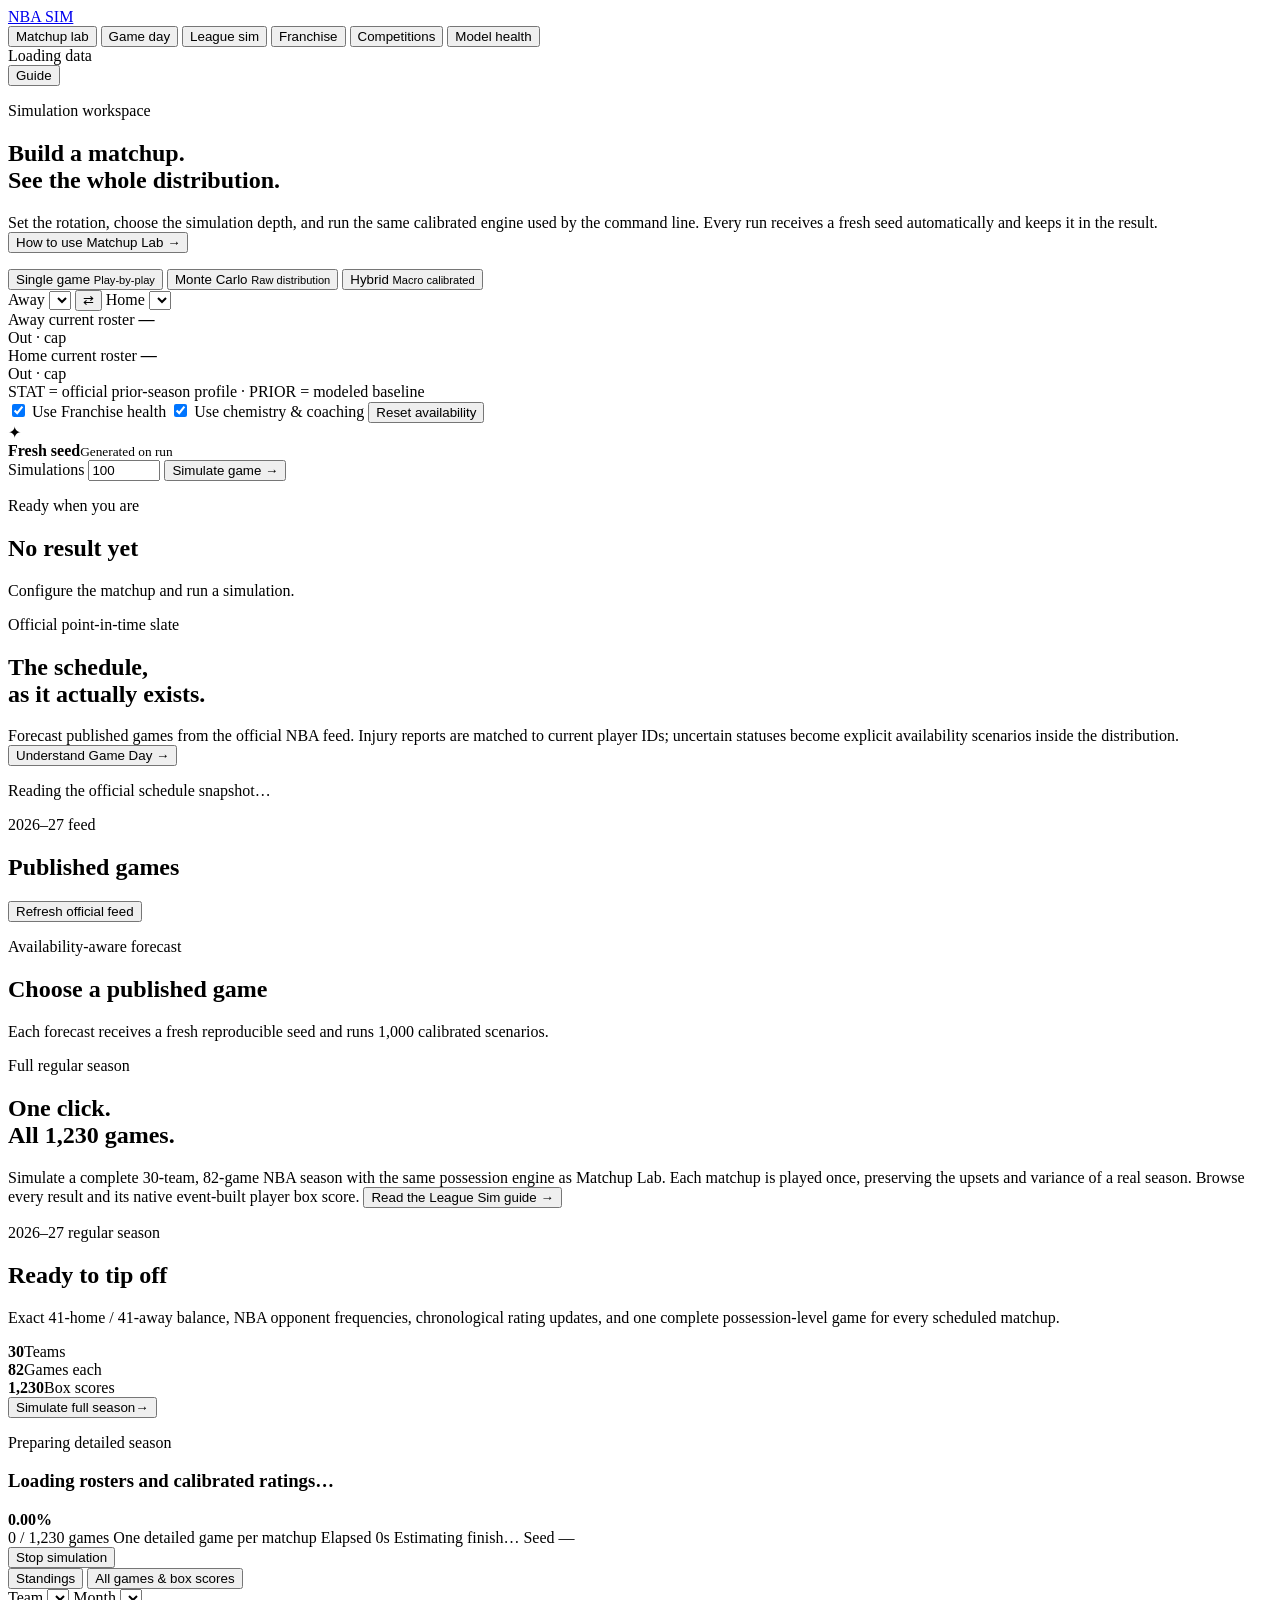
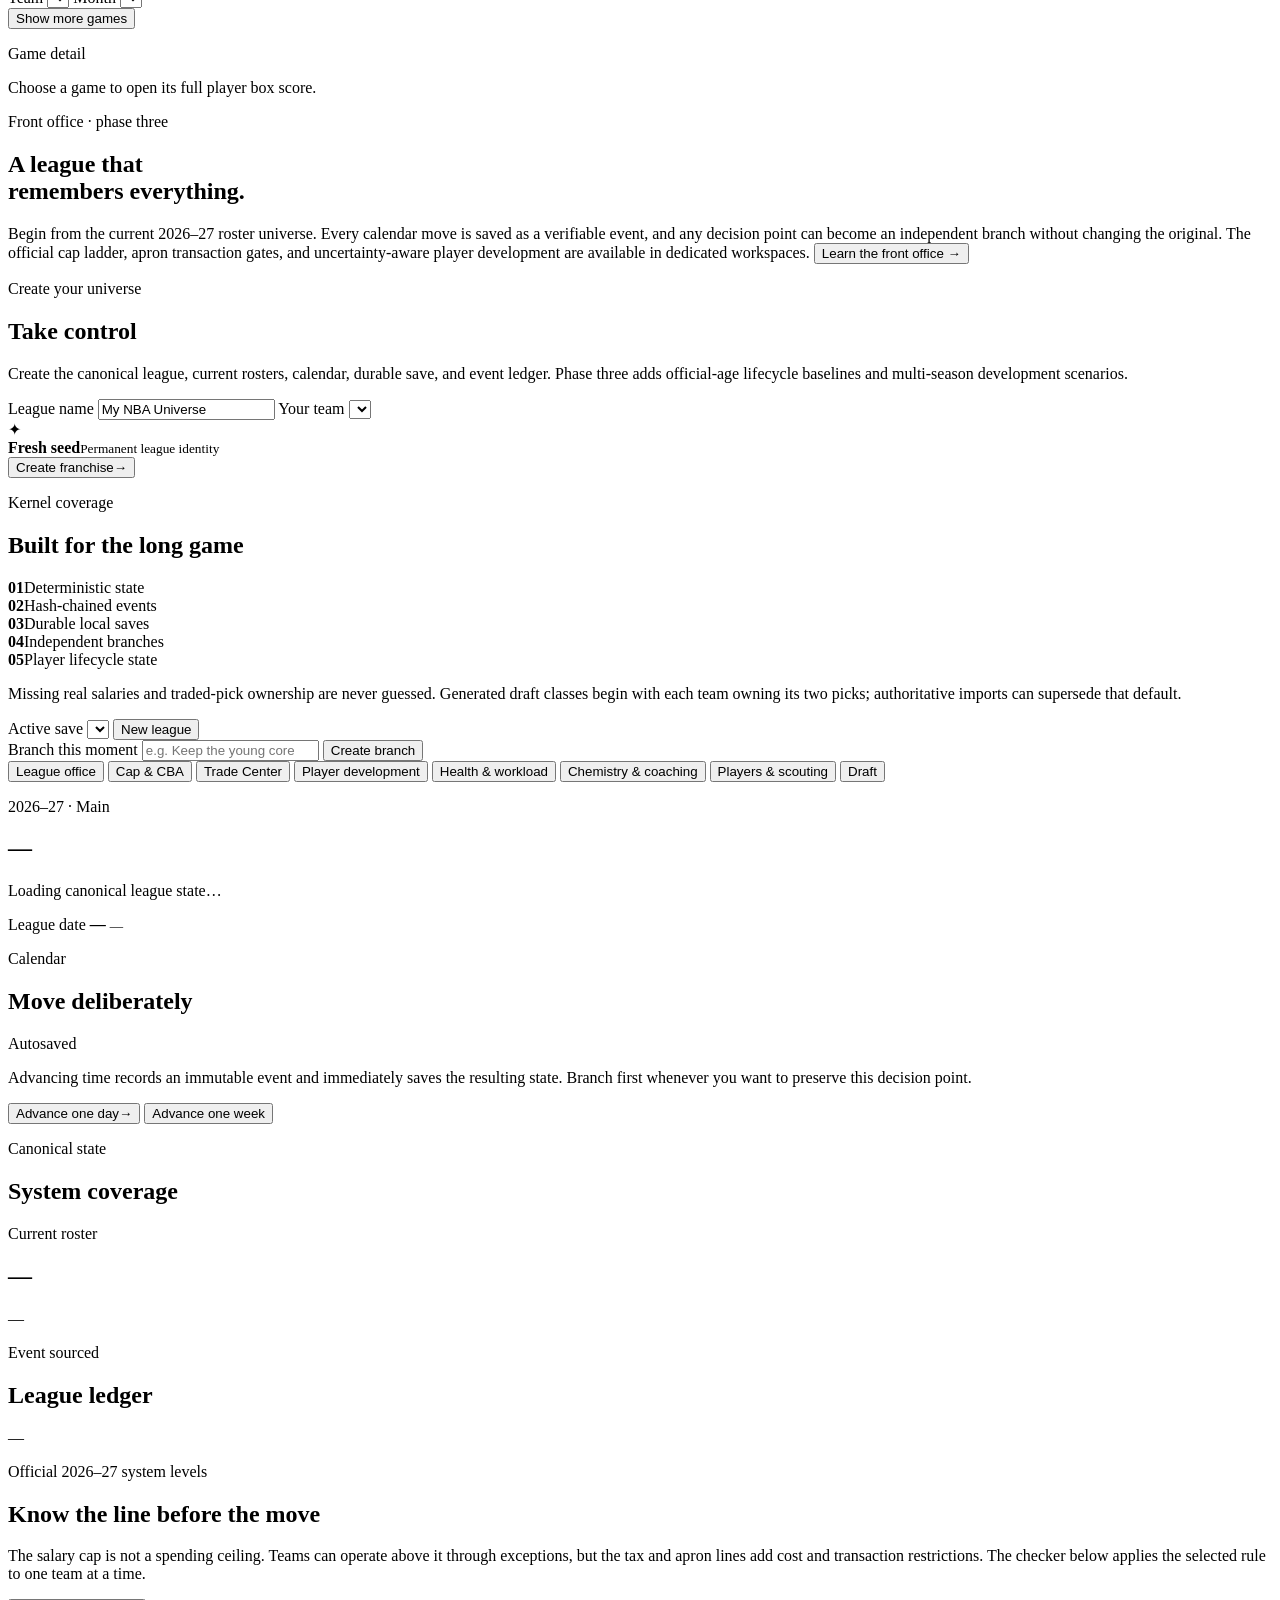
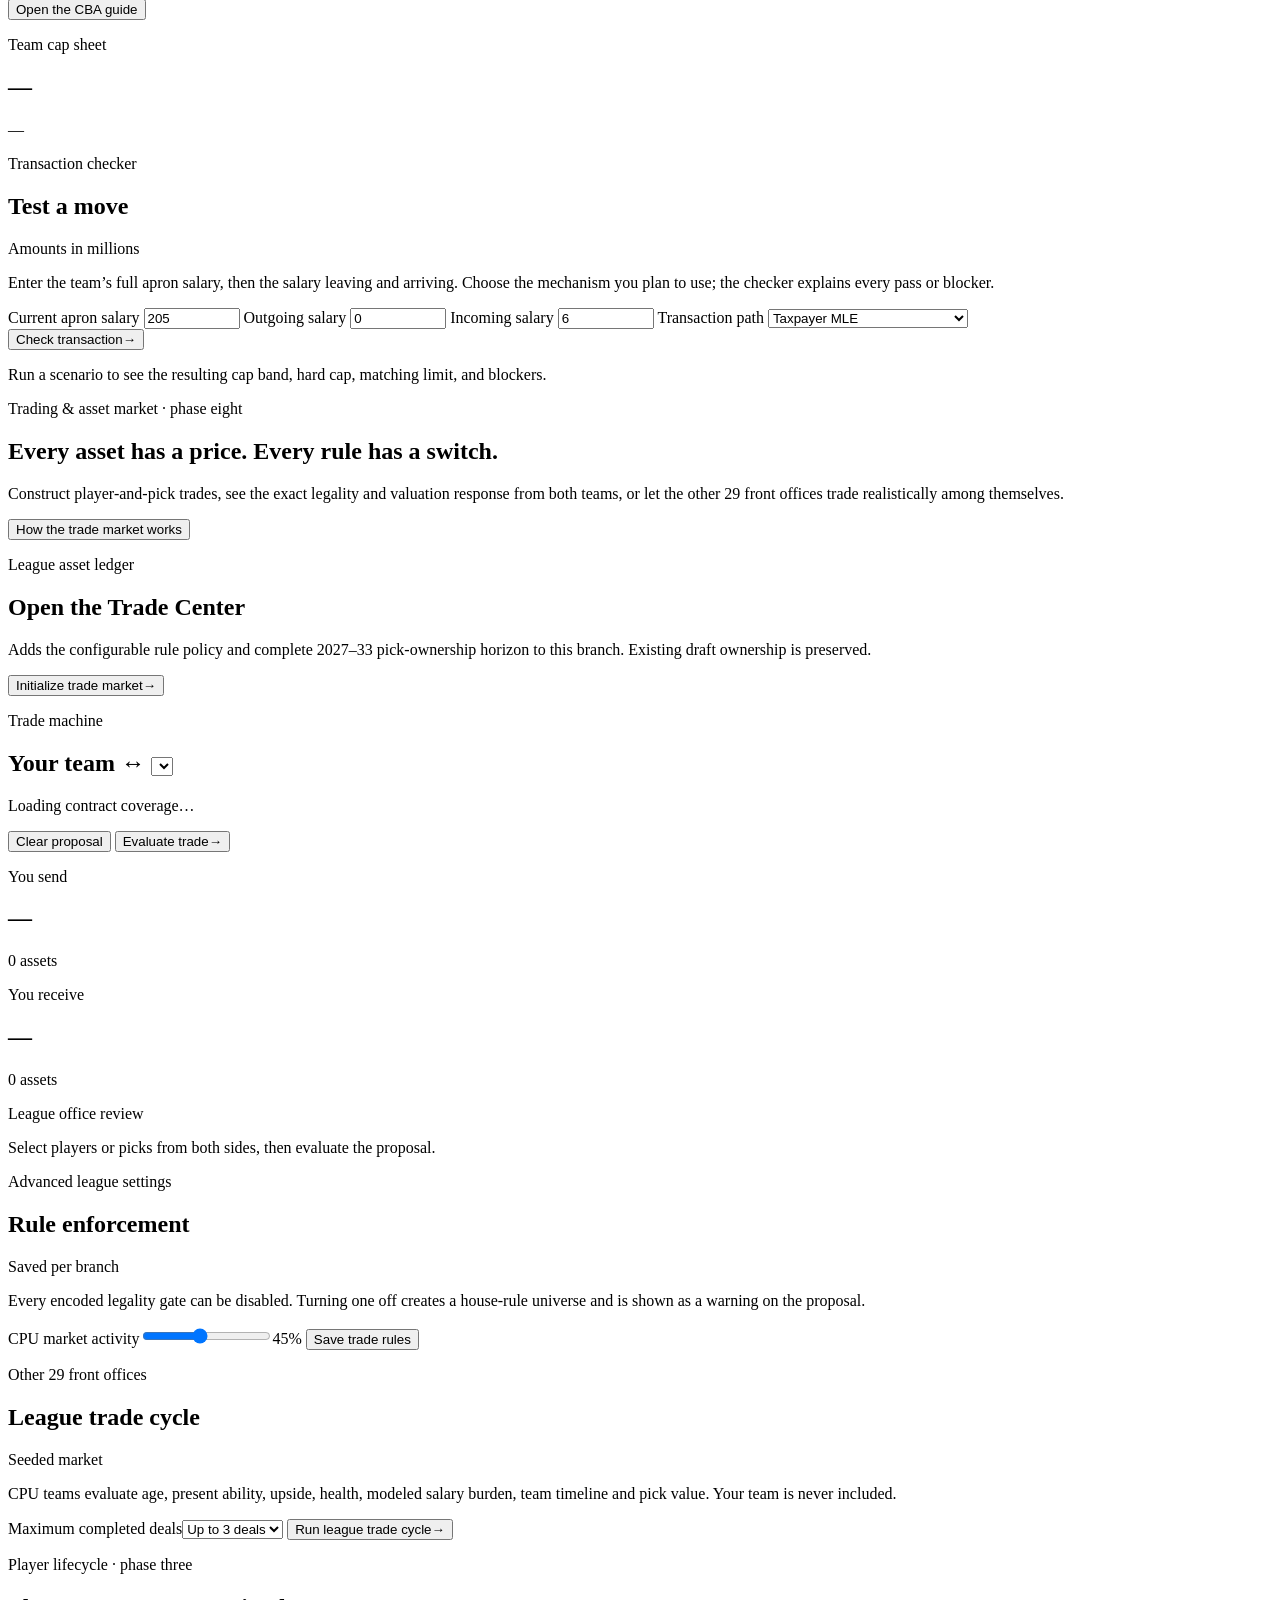
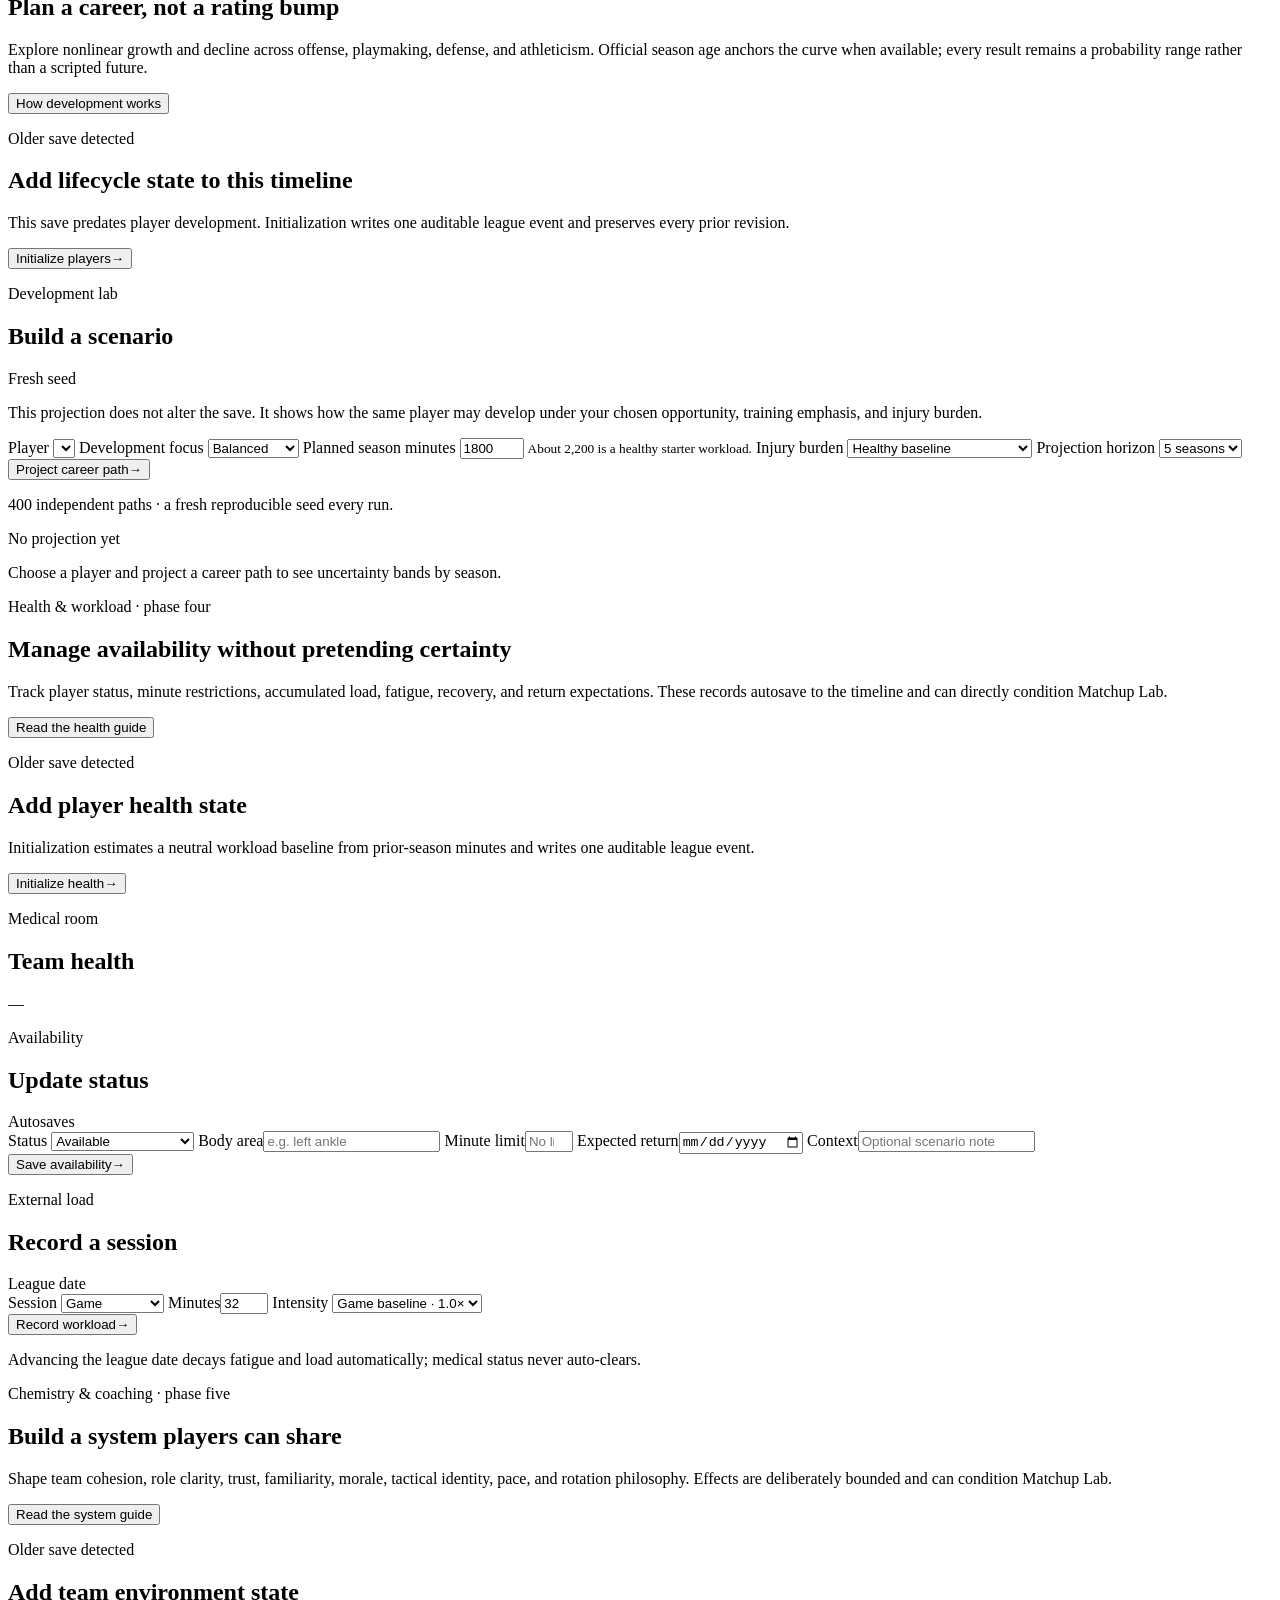
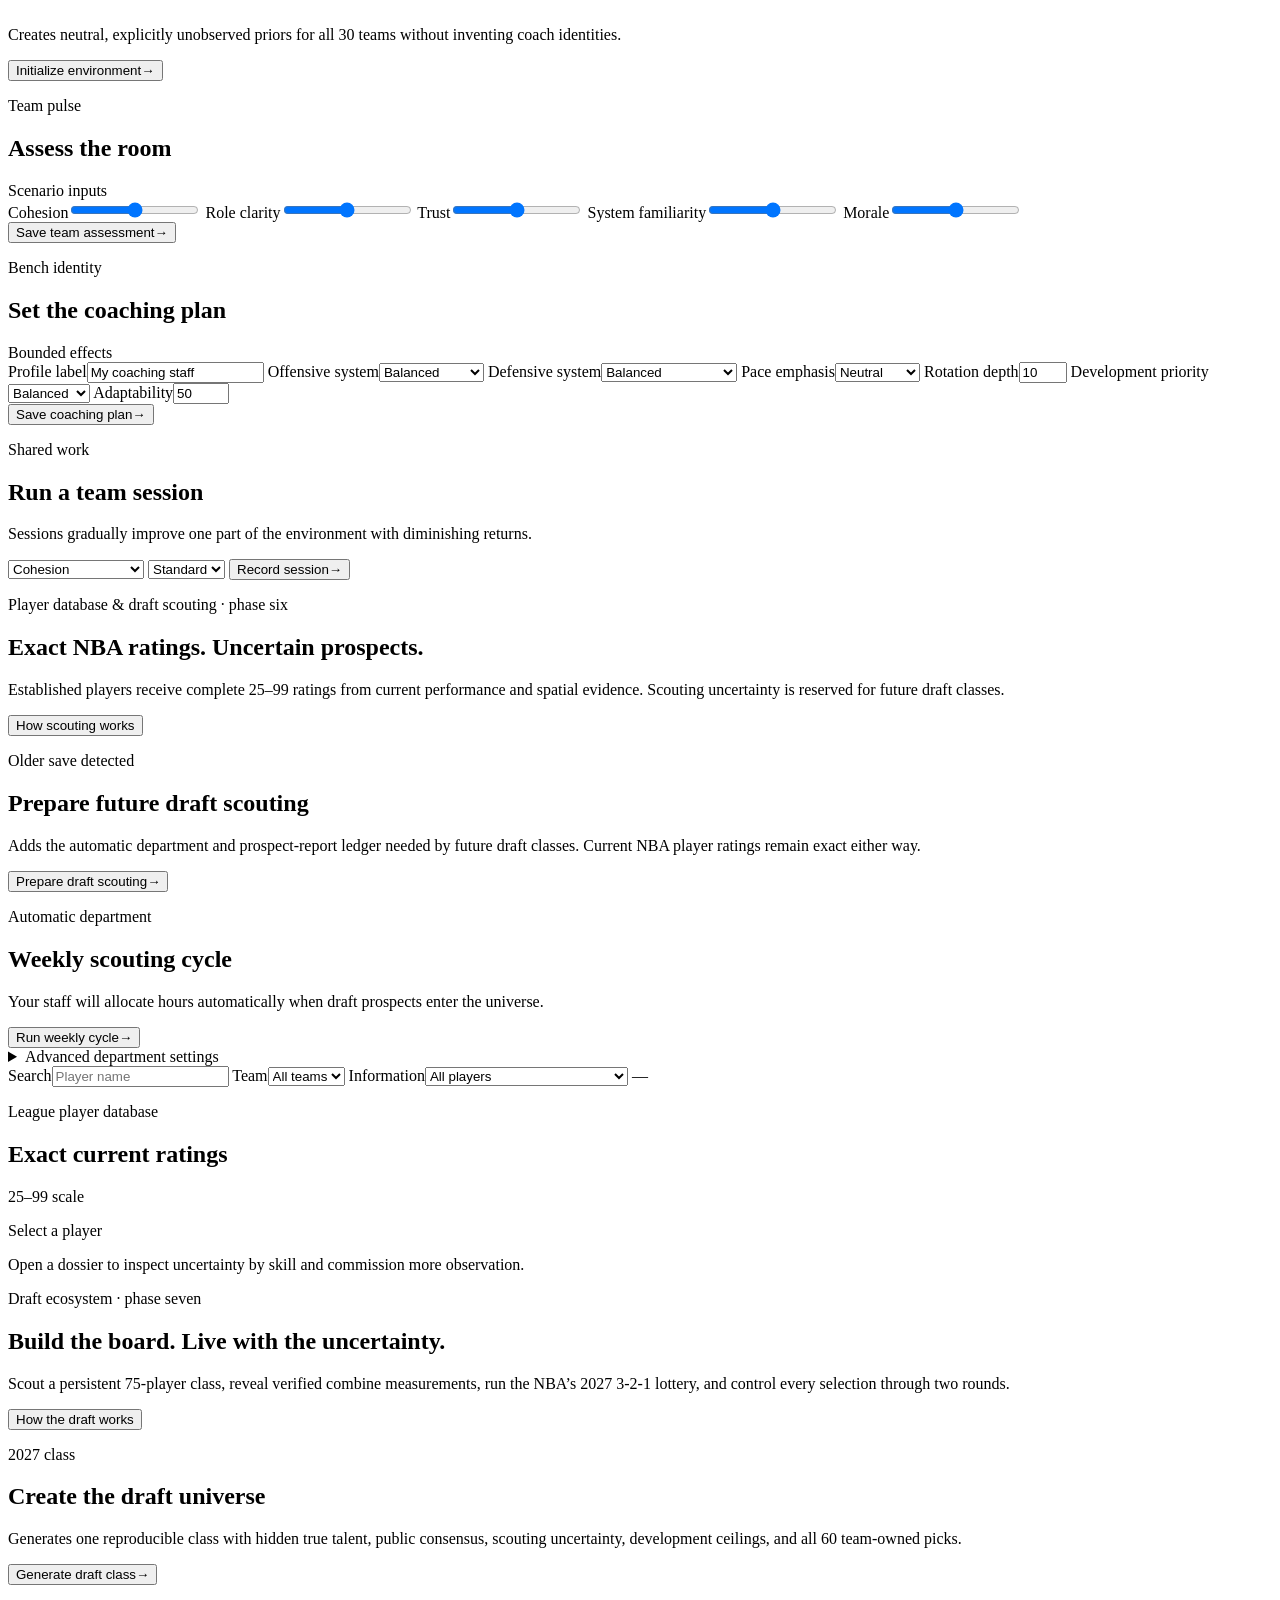
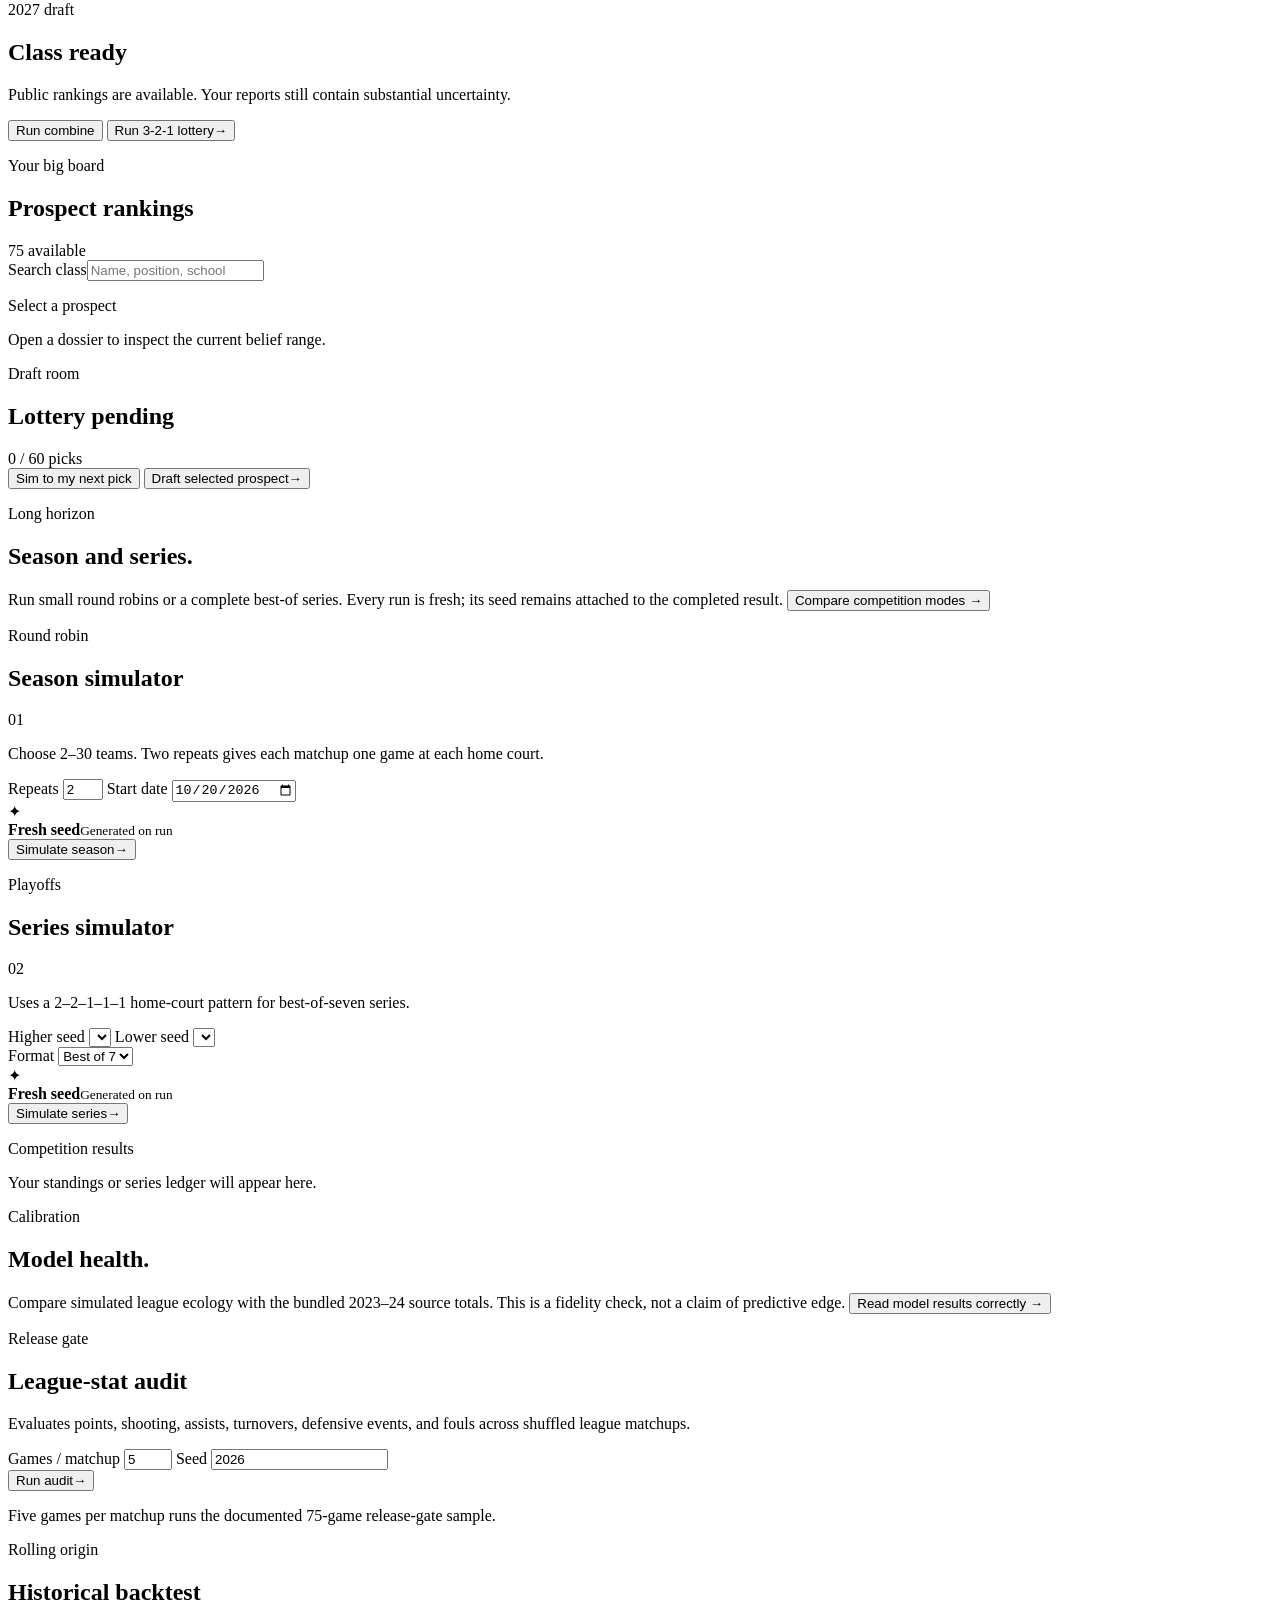
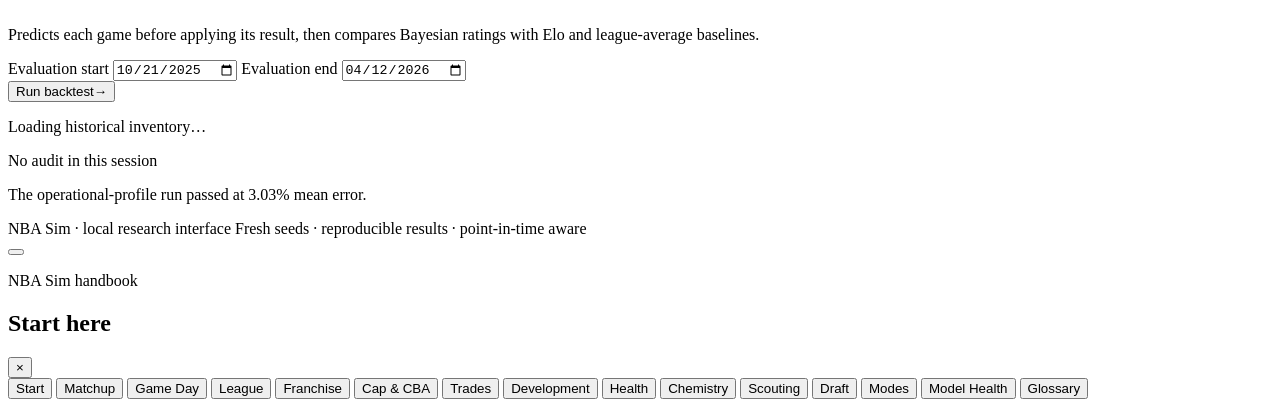
==== src/nba_sim/web_assets/index.html @ 7c1e25fb "Publish reproducible NBA simulation engine" ====
<!doctype html>
<html lang="en">
  <head>
    <meta charset="utf-8" />
    <meta name="viewport" content="width=device-width, initial-scale=1" />
    <meta
      name="description"
      content="A local interface for the NBA Sim research engine."
    />
    <title>NBA Sim — Local Lab</title>
    <link rel="stylesheet" href="/styles.css" />
  </head>
  <body>
    <div class="page-shell">
      <header class="topbar">
        <a class="brand" href="/" aria-label="NBA Sim home">
          <span class="brand-mark" aria-hidden="true"></span>
          <span>NBA SIM</span>
        </a>
        <nav class="primary-nav" aria-label="Dashboard sections">
          <button class="nav-item active" data-view="matchup">Matchup lab</button>
          <button class="nav-item" data-view="gameday">Game day</button>
          <button class="nav-item" data-view="league">League sim</button>
          <button class="nav-item" data-view="franchise">Franchise</button>
          <button class="nav-item" data-view="competition">Competitions</button>
          <button class="nav-item" data-view="health">Model health</button>
        </nav>
        <div class="topbar-actions">
          <div class="data-badge">
            <span class="status-dot" aria-hidden="true"></span>
            <span id="data-season">Loading data</span>
          </div>
          <button class="guide-button" type="button" data-guide-topic="start">
            Guide
          </button>
        </div>
      </header>

      <main>
        <section class="view active" id="view-matchup">
          <div class="section-intro">
            <div>
              <p class="eyebrow">Simulation workspace</p>
              <h1>Build a matchup.<br />See the whole distribution.</h1>
            </div>
            <p class="intro-copy">
              Set the rotation, choose the simulation depth, and run the same
              calibrated engine used by the command line. Every run receives a
              fresh seed automatically and keeps it in the result.
              <button class="guide-link" type="button" data-guide-topic="matchup">
                How to use Matchup Lab →
              </button>
            </p>
          </div>

          <div class="workspace-grid">
            <form class="control-panel" id="matchup-form">
              <div class="mode-switch" aria-label="Simulation mode">
                <button type="button" class="mode-option active" data-mode="single">
                  <span>Single game</span>
                  <small>Play-by-play</small>
                </button>
                <button type="button" class="mode-option" data-mode="monte_carlo">
                  <span>Monte Carlo</span>
                  <small>Raw distribution</small>
                </button>
                <button type="button" class="mode-option" data-mode="hybrid">
                  <span>Hybrid</span>
                  <small>Macro calibrated</small>
                </button>
              </div>

              <div class="matchup-picker">
                <label>
                  <span>Away</span>
                  <select id="away-team" name="away" aria-label="Away team"></select>
                </label>
                <button class="swap-button" id="swap-teams" type="button" aria-label="Swap teams">
                  ⇄
                </button>
                <label>
                  <span>Home</span>
                  <select id="home-team" name="home" aria-label="Home team"></select>
                </label>
              </div>

              <div class="rotation-grid">
                <section class="rotation-card">
                  <div class="rotation-heading">
                    <div>
                      <span class="team-kicker">Away current roster</span>
                      <strong id="away-roster-title">—</strong>
                    </div>
                    <span>Out · cap</span>
                  </div>
                  <div id="away-roster" class="roster-list"></div>
                </section>
                <section class="rotation-card">
                  <div class="rotation-heading">
                    <div>
                      <span class="team-kicker">Home current roster</span>
                      <strong id="home-roster-title">—</strong>
                    </div>
                    <span>Out · cap</span>
                  </div>
                  <div id="home-roster" class="roster-list"></div>
                </section>
              </div>

              <div class="rotation-actions">
                <span>STAT = official prior-season profile · PRIOR = modeled baseline</span>
                <div>
                  <label class="health-link-toggle" title="Apply saved Franchise health restrictions to both teams">
                    <input id="matchup-use-health" type="checkbox" checked />
                    <span>Use Franchise health</span>
                  </label>
                  <label class="health-link-toggle" title="Apply the saved coaching plan and chemistry context">
                    <input id="matchup-use-environment" type="checkbox" checked />
                    <span>Use chemistry &amp; coaching</span>
                  </label>
                  <button id="reset-availability" type="button">Reset availability</button>
                </div>
              </div>

              <div class="run-settings">
                <div class="seed-policy" title="A new reproducible seed is generated when you run">
                  <span class="seed-spark" aria-hidden="true">✦</span>
                  <div><strong>Fresh seed</strong><small>Generated on run</small></div>
                </div>
                <label id="trials-field" class="hidden">
                  <span>Simulations</span>
                  <input id="matchup-trials" type="number" min="25" max="10000" value="100" />
                </label>
                <button class="run-button" type="submit">
                  <span id="run-label">Simulate game</span>
                  <span aria-hidden="true">→</span>
                </button>
              </div>
            </form>

            <section class="result-panel" id="matchup-result" aria-live="polite">
              <div class="empty-state">
                <div class="court-mark" aria-hidden="true">
                  <span></span>
                </div>
                <p class="eyebrow">Ready when you are</p>
                <h2>No result yet</h2>
                <p>Configure the matchup and run a simulation.</p>
              </div>
            </section>
          </div>
        </section>

        <section class="view" id="view-gameday">
          <div class="section-intro compact">
            <div>
              <p class="eyebrow">Official point-in-time slate</p>
              <h1>The schedule,<br />as it actually exists.</h1>
            </div>
            <p class="intro-copy">
              Forecast published games from the official NBA feed. Injury
              reports are matched to current player IDs; uncertain statuses
              become explicit availability scenarios inside the distribution.
              <button class="guide-link" type="button" data-guide-topic="gameday">
                Understand Game Day →
              </button>
            </p>
          </div>

          <section class="slate-summary" id="slate-summary" aria-live="polite">
            <div class="loading-block">Reading the official schedule snapshot…</div>
          </section>

          <div class="slate-workspace">
            <section class="slate-panel">
              <div class="slate-panel-heading">
                <div>
                  <p class="eyebrow">2026–27 feed</p>
                  <h2>Published games</h2>
                </div>
                <button class="quiet-button" id="refresh-schedule" type="button">
                  Refresh official feed
                </button>
              </div>
              <div class="schedule-feed" id="schedule-feed"></div>
            </section>

            <section class="result-panel game-day-result" id="game-day-result" aria-live="polite">
              <div class="empty-state">
                <div class="court-mark" aria-hidden="true"><span></span></div>
                <p class="eyebrow">Availability-aware forecast</p>
                <h2>Choose a published game</h2>
                <p>Each forecast receives a fresh reproducible seed and runs 1,000 calibrated scenarios.</p>
              </div>
            </section>
          </div>
        </section>

        <section class="view" id="view-league">
          <div class="section-intro compact">
            <div>
              <p class="eyebrow">Full regular season</p>
              <h1>One click.<br />All 1,230 games.</h1>
            </div>
            <p class="intro-copy">
              Simulate a complete 30-team, 82-game NBA season with the same
              possession engine as Matchup Lab. Each matchup is played once,
              preserving the upsets and variance of a real season. Browse every
              result and its native event-built player box score.
              <button class="guide-link" type="button" data-guide-topic="league">
                Read the League Sim guide →
              </button>
            </p>
          </div>

          <section class="league-launch" id="league-launch">
            <div class="league-launch-copy">
              <p class="eyebrow">2026–27 regular season</p>
              <h2 id="league-launch-title">Ready to tip off</h2>
              <p>
                Exact 41-home / 41-away balance, NBA opponent frequencies,
                chronological rating updates, and one complete possession-level
                game for every scheduled matchup.
              </p>
            </div>
            <div class="league-launch-metrics">
              <div><strong>30</strong><span>Teams</span></div>
              <div><strong>82</strong><span>Games each</span></div>
              <div><strong>1,230</strong><span>Box scores</span></div>
            </div>
            <button class="run-button league-run-button" id="run-league" type="button">
              <span>Simulate full season</span><span aria-hidden="true">→</span>
            </button>
            <section class="league-progress hidden" id="league-progress" aria-live="polite">
              <div class="league-progress-heading">
                <div>
                  <p class="eyebrow" id="league-progress-kicker">Preparing detailed season</p>
                  <h3 id="league-progress-matchup">Loading rosters and calibrated ratings…</h3>
                </div>
                <strong id="league-progress-percent">0.00%</strong>
              </div>
              <div
                class="league-progress-track"
                id="league-progress-track"
                role="progressbar"
                aria-label="Detailed league simulation progress"
                aria-valuemin="0"
                aria-valuemax="100"
                aria-valuenow="0"
              >
                <span id="league-progress-fill"></span>
              </div>
              <div class="league-progress-meta">
                <span id="league-progress-count">0 / 1,230 games</span>
                <span id="league-progress-trial">One detailed game per matchup</span>
                <span id="league-progress-elapsed">Elapsed 0s</span>
                <span id="league-progress-eta">Estimating finish…</span>
                <span id="league-progress-seed">Seed —</span>
              </div>
              <button class="league-cancel-button" id="cancel-league" type="button">
                Stop simulation
              </button>
            </section>
          </section>

          <section class="league-results hidden" id="league-results" aria-live="polite">
            <div class="league-season-bar" id="league-season-bar"></div>
            <div class="league-section-tabs" role="tablist" aria-label="League result sections">
              <button class="league-section-tab active" data-league-tab="standings" type="button">Standings</button>
              <button class="league-section-tab" data-league-tab="schedule" type="button">All games & box scores</button>
            </div>

            <div class="league-panel active" id="league-panel-standings">
              <div class="conference-grid" id="league-standings"></div>
            </div>

            <div class="league-panel" id="league-panel-schedule">
              <div class="league-schedule-toolbar">
                <label>
                  <span>Team</span>
                  <select id="league-team-filter"></select>
                </label>
                <label>
                  <span>Month</span>
                  <select id="league-month-filter"></select>
                </label>
                <div class="league-game-count" id="league-game-count"></div>
              </div>
              <div class="league-browser">
                <section class="league-game-list-wrap">
                  <div class="league-game-list" id="league-game-list"></div>
                  <button class="quiet-button league-more hidden" id="league-more" type="button">Show more games</button>
                </section>
                <section class="league-boxscore" id="league-boxscore">
                  <div class="empty-state inline">
                    <p class="eyebrow">Game detail</p>
                    <p>Choose a game to open its full player box score.</p>
                  </div>
                </section>
              </div>
            </div>
          </section>
        </section>

        <section class="view" id="view-franchise">
          <div class="section-intro compact">
            <div>
              <p class="eyebrow">Front office · phase three</p>
              <h1>A league that<br />remembers everything.</h1>
            </div>
            <p class="intro-copy">
              Begin from the current 2026–27 roster universe. Every calendar
              move is saved as a verifiable event, and any decision point can
              become an independent branch without changing the original. The
              official cap ladder, apron transaction gates, and uncertainty-aware
              player development are available in dedicated workspaces.
              <button class="guide-link" type="button" data-guide-topic="franchise">
                Learn the front office →
              </button>
            </p>
          </div>

          <section class="franchise-onboarding" id="franchise-onboarding">
            <form class="franchise-create-card" id="franchise-create-form">
              <div>
                <p class="eyebrow">Create your universe</p>
                <h2>Take control</h2>
                <p>
                  Create the canonical league, current rosters, calendar,
                  durable save, and event ledger. Phase three adds official-age
                  lifecycle baselines and multi-season development scenarios.
                </p>
              </div>
              <div class="franchise-create-fields">
                <label>
                  <span>League name</span>
                  <input id="franchise-name" maxlength="80" value="My NBA Universe" />
                </label>
                <label>
                  <span>Your team</span>
                  <select id="franchise-team"></select>
                </label>
              </div>
              <div class="franchise-create-action">
                <div class="seed-policy compact" title="A new reproducible seed is generated when you create the league">
                  <span class="seed-spark" aria-hidden="true">✦</span>
                  <div><strong>Fresh seed</strong><small>Permanent league identity</small></div>
                </div>
                <button class="run-button" type="submit">
                  <span>Create franchise</span><span aria-hidden="true">→</span>
                </button>
              </div>
            </form>

            <aside class="franchise-kernel-card">
              <p class="eyebrow">Kernel coverage</p>
              <h2>Built for the long game</h2>
              <div class="kernel-principles">
                <div><strong>01</strong><span>Deterministic state</span></div>
                <div><strong>02</strong><span>Hash-chained events</span></div>
                <div><strong>03</strong><span>Durable local saves</span></div>
                <div><strong>04</strong><span>Independent branches</span></div>
                <div><strong>05</strong><span>Player lifecycle state</span></div>
              </div>
              <p class="fine-print">
                Missing real salaries and traded-pick ownership are never
                guessed. Generated draft classes begin with each team owning
                its two picks; authoritative imports can supersede that default.
              </p>
            </aside>
          </section>

          <section class="franchise-workspace hidden" id="franchise-workspace" aria-live="polite">
            <header class="franchise-command-bar">
              <div class="franchise-save-picker">
                <label>
                  <span>Active save</span>
                  <select id="franchise-save-select"></select>
                </label>
                <button class="quiet-button" id="new-franchise" type="button">New league</button>
              </div>
              <form class="franchise-branch-form" id="franchise-branch-form">
                <label>
                  <span>Branch this moment</span>
                  <input id="franchise-branch-name" maxlength="80" placeholder="e.g. Keep the young core" />
                </label>
                <button class="quiet-button" type="submit">Create branch</button>
              </form>
            </header>

            <div class="franchise-workspace-tabs" role="tablist" aria-label="Franchise workspaces">
              <button class="franchise-workspace-tab active" data-franchise-tab="overview" type="button">League office</button>
              <button class="franchise-workspace-tab" data-franchise-tab="cap" type="button">Cap &amp; CBA</button>
              <button class="franchise-workspace-tab" data-franchise-tab="trades" type="button">Trade Center</button>
              <button class="franchise-workspace-tab" data-franchise-tab="development" type="button">Player development</button>
              <button class="franchise-workspace-tab" data-franchise-tab="health" type="button">Health &amp; workload</button>
              <button class="franchise-workspace-tab" data-franchise-tab="chemistry" type="button">Chemistry &amp; coaching</button>
              <button class="franchise-workspace-tab" data-franchise-tab="scouting" type="button">Players &amp; scouting</button>
              <button class="franchise-workspace-tab" data-franchise-tab="draft" type="button">Draft</button>
            </div>

            <section class="franchise-hero franchise-overview-section">
              <div>
                <p class="eyebrow" id="franchise-hero-kicker">2026–27 · Main</p>
                <h2 id="franchise-hero-title">—</h2>
                <p id="franchise-hero-copy">Loading canonical league state…</p>
              </div>
              <div class="franchise-date-block">
                <span>League date</span>
                <strong id="franchise-current-date">—</strong>
                <small id="franchise-phase">—</small>
              </div>
            </section>

            <div class="franchise-metric-grid franchise-overview-section" id="franchise-metrics"></div>

            <div class="franchise-main-grid franchise-overview-section">
              <section class="franchise-panel franchise-calendar-panel">
                <div class="franchise-panel-heading">
                  <div><p class="eyebrow">Calendar</p><h2>Move deliberately</h2></div>
                  <span id="franchise-autosave-state">Autosaved</span>
                </div>
                <p>
                  Advancing time records an immutable event and immediately
                  saves the resulting state. Branch first whenever you want to
                  preserve this decision point.
                </p>
                <div class="franchise-advance-actions">
                  <button class="run-button" data-franchise-days="1" type="button">
                    <span>Advance one day</span><span aria-hidden="true">→</span>
                  </button>
                  <button class="quiet-button" data-franchise-days="7" type="button">
                    Advance one week
                  </button>
                </div>
                <div class="franchise-integrity" id="franchise-integrity"></div>
              </section>

              <section class="franchise-panel franchise-coverage-panel">
                <div class="franchise-panel-heading">
                  <div><p class="eyebrow">Canonical state</p><h2>System coverage</h2></div>
                </div>
                <div class="franchise-coverage-list" id="franchise-coverage"></div>
              </section>
            </div>

            <div class="franchise-detail-grid franchise-overview-section">
              <section class="franchise-panel">
                <div class="franchise-panel-heading">
                  <div><p class="eyebrow">Current roster</p><h2 id="franchise-roster-title">—</h2></div>
                  <span id="franchise-roster-count">—</span>
                </div>
                <div class="franchise-roster-table" id="franchise-roster"></div>
              </section>
              <section class="franchise-panel">
                <div class="franchise-panel-heading">
                  <div><p class="eyebrow">Event sourced</p><h2>League ledger</h2></div>
                  <span id="franchise-event-count">—</span>
                </div>
                <div class="franchise-event-ledger" id="franchise-events"></div>
              </section>
            </div>

            <section class="franchise-cap-workspace hidden" id="franchise-cap-workspace">
              <div class="cap-guide-card">
                <div>
                  <p class="eyebrow">Official 2026–27 system levels</p>
                  <h2>Know the line before the move</h2>
                  <p>
                    The salary cap is not a spending ceiling. Teams can operate
                    above it through exceptions, but the tax and apron lines add
                    cost and transaction restrictions. The checker below applies
                    the selected rule to one team at a time.
                  </p>
                </div>
                <button class="quiet-button" type="button" data-guide-topic="cba">
                  Open the CBA guide
                </button>
              </div>

              <div class="cap-threshold-grid" id="cap-thresholds"></div>

              <div class="cap-main-grid">
                <section class="franchise-panel">
                  <div class="franchise-panel-heading">
                    <div><p class="eyebrow">Team cap sheet</p><h2 id="cap-sheet-title">—</h2></div>
                    <span id="cap-sheet-coverage">—</span>
                  </div>
                  <div class="cap-data-warning" id="cap-data-warning"></div>
                  <div class="cap-roster-table" id="cap-roster-table"></div>
                </section>

                <form class="franchise-panel cap-scenario-form" id="cap-scenario-form">
                  <div class="franchise-panel-heading">
                    <div><p class="eyebrow">Transaction checker</p><h2>Test a move</h2></div>
                    <span>Amounts in millions</span>
                  </div>
                  <p class="cap-form-copy">
                    Enter the team’s full apron salary, then the salary leaving
                    and arriving. Choose the mechanism you plan to use; the
                    checker explains every pass or blocker.
                  </p>
                  <div class="cap-form-fields">
                    <label>
                      <span>Current apron salary</span>
                      <input id="cap-team-salary" type="number" min="0" max="1000" step="0.001" value="205" required />
                    </label>
                    <label>
                      <span>Outgoing salary</span>
                      <input id="cap-outgoing-salary" type="number" min="0" max="1000" step="0.001" value="0" required />
                    </label>
                    <label>
                      <span>Incoming salary</span>
                      <input id="cap-incoming-salary" type="number" min="0" max="1000" step="0.001" value="6" required />
                    </label>
                    <label>
                      <span>Transaction path</span>
                      <select id="cap-action">
                        <option value="standard_trade">Standard one-player trade</option>
                        <option value="expanded_trade">Expanded trade exception</option>
                        <option value="aggregated_trade">Aggregate outgoing salaries</option>
                        <option value="sign_and_trade_acquisition">Receive sign-and-trade player</option>
                        <option value="non_taxpayer_mle">Non-taxpayer MLE</option>
                        <option value="taxpayer_mle" selected>Taxpayer MLE</option>
                        <option value="room_mle">Room MLE</option>
                        <option value="send_cash">Send cash in trade</option>
                      </select>
                    </label>
                  </div>
                  <button class="run-button full" type="submit">
                    <span>Check transaction</span><span aria-hidden="true">→</span>
                  </button>
                  <div class="cap-scenario-result" id="cap-scenario-result" aria-live="polite">
                    <p>Run a scenario to see the resulting cap band, hard cap, matching limit, and blockers.</p>
                  </div>
                </form>
              </div>
            </section>

            <section class="franchise-health-workspace hidden" id="franchise-trade-workspace">
              <div class="development-guide-card">
                <div>
                  <p class="eyebrow">Trading &amp; asset market · phase eight</p>
                  <h2>Every asset has a price. Every rule has a switch.</h2>
                  <p>Construct player-and-pick trades, see the exact legality and valuation response from both teams, or let the other 29 front offices trade realistically among themselves.</p>
                </div>
                <button class="quiet-button" type="button" data-guide-topic="trades">How the trade market works</button>
              </div>

              <section class="lifecycle-initialize-card" id="trade-initialize-card">
                <div>
                  <p class="eyebrow">League asset ledger</p>
                  <h2>Open the Trade Center</h2>
                  <p>Adds the configurable rule policy and complete 2027–33 pick-ownership horizon to this branch. Existing draft ownership is preserved.</p>
                </div>
                <button class="run-button" id="trade-initialize" type="button"><span>Initialize trade market</span><span>→</span></button>
              </section>

              <div class="trade-workspace hidden" id="trade-ready">
                <section class="trade-command-card">
                  <div>
                    <p class="eyebrow">Trade machine</p>
                    <h2><span id="trade-user-team">Your team</span> ↔ <select id="trade-partner" aria-label="Trade partner"></select></h2>
                    <p id="trade-salary-note">Loading contract coverage…</p>
                  </div>
                  <div class="trade-command-actions">
                    <button class="quiet-button" id="trade-clear" type="button">Clear proposal</button>
                    <button class="run-button" id="trade-evaluate" type="button"><span>Evaluate trade</span><span>→</span></button>
                  </div>
                </section>

                <div class="trade-builder-grid">
                  <section class="franchise-panel trade-package">
                    <div class="franchise-panel-heading"><div><p class="eyebrow">You send</p><h2 id="trade-user-package-title">—</h2></div><span id="trade-user-package-count">0 assets</span></div>
                    <div class="trade-asset-list" id="trade-user-assets"></div>
                  </section>
                  <section class="franchise-panel trade-package">
                    <div class="franchise-panel-heading"><div><p class="eyebrow">You receive</p><h2 id="trade-partner-package-title">—</h2></div><span id="trade-partner-package-count">0 assets</span></div>
                    <div class="trade-asset-list" id="trade-partner-assets"></div>
                  </section>
                </div>

                <section class="trade-evaluation franchise-panel" id="trade-evaluation" aria-live="polite">
                  <div class="empty-state inline"><p class="eyebrow">League office review</p><p>Select players or picks from both sides, then evaluate the proposal.</p></div>
                </section>

                <div class="trade-lower-grid">
                  <section class="franchise-panel trade-rules-panel">
                    <div class="franchise-panel-heading"><div><p class="eyebrow">Advanced league settings</p><h2>Rule enforcement</h2></div><span>Saved per branch</span></div>
                    <p>Every encoded legality gate can be disabled. Turning one off creates a house-rule universe and is shown as a warning on the proposal.</p>
                    <form id="trade-rules-form">
                      <div class="trade-rule-list" id="trade-rule-list"></div>
                      <label class="trade-aggression"><span>CPU market activity</span><input id="trade-ai-aggression" type="range" min="0" max="1" step="0.05" value="0.45" /><output>45%</output></label>
                      <button class="quiet-button full" type="submit">Save trade rules</button>
                    </form>
                  </section>

                  <section class="franchise-panel trade-market-panel">
                    <div class="franchise-panel-heading"><div><p class="eyebrow">Other 29 front offices</p><h2>League trade cycle</h2></div><span>Seeded market</span></div>
                    <p>CPU teams evaluate age, present ability, upside, health, modeled salary burden, team timeline and pick value. Your team is never included.</p>
                    <label><span>Maximum completed deals</span><select id="trade-ai-max"><option value="1">1 deal</option><option value="3" selected>Up to 3 deals</option><option value="5">Up to 5 deals</option></select></label>
                    <button class="run-button full" id="trade-run-market" type="button"><span>Run league trade cycle</span><span>→</span></button>
                    <div class="trade-history" id="trade-history"></div>
                  </section>
                </div>
              </div>
            </section>

            <section class="franchise-development-workspace hidden" id="franchise-development-workspace">
              <div class="development-guide-card">
                <div>
                  <p class="eyebrow">Player lifecycle · phase three</p>
                  <h2>Plan a career, not a rating bump</h2>
                  <p>
                    Explore nonlinear growth and decline across offense,
                    playmaking, defense, and athleticism. Official season age
                    anchors the curve when available; every result remains a
                    probability range rather than a scripted future.
                  </p>
                </div>
                <button class="quiet-button" type="button" data-guide-topic="development">
                  How development works
                </button>
              </div>

              <section class="lifecycle-initialize-card hidden" id="lifecycle-initialize-card">
                <div>
                  <p class="eyebrow">Older save detected</p>
                  <h2>Add lifecycle state to this timeline</h2>
                  <p>
                    This save predates player development. Initialization writes
                    one auditable league event and preserves every prior revision.
                  </p>
                </div>
                <button class="run-button" id="lifecycle-initialize" type="button">
                  <span>Initialize players</span><span aria-hidden="true">→</span>
                </button>
              </section>

              <div class="development-main-grid hidden" id="development-ready">
                <form class="franchise-panel development-controls" id="lifecycle-projection-form">
                  <div class="franchise-panel-heading">
                    <div><p class="eyebrow">Development lab</p><h2>Build a scenario</h2></div>
                    <span>Fresh seed</span>
                  </div>
                  <p>
                    This projection does not alter the save. It shows how the
                    same player may develop under your chosen opportunity,
                    training emphasis, and injury burden.
                  </p>
                  <div class="development-form-fields">
                    <label>
                      <span>Player</span>
                      <select id="lifecycle-player"></select>
                    </label>
                    <label>
                      <span>Development focus</span>
                      <select id="lifecycle-focus">
                        <option value="balanced">Balanced</option>
                        <option value="offense">Offense</option>
                        <option value="playmaking">Playmaking</option>
                        <option value="defense">Defense</option>
                        <option value="athleticism">Athleticism</option>
                      </select>
                    </label>
                    <label>
                      <span>Planned season minutes</span>
                      <input id="lifecycle-minutes" type="number" min="0" max="3500" step="50" value="1800" />
                      <small>About 2,200 is a healthy starter workload.</small>
                    </label>
                    <label>
                      <span>Injury burden</span>
                      <select id="lifecycle-injury">
                        <option value="0">Healthy baseline</option>
                        <option value="0.25">Managed limitations</option>
                        <option value="0.6">Significant recurring burden</option>
                      </select>
                    </label>
                    <label>
                      <span>Projection horizon</span>
                      <select id="lifecycle-seasons">
                        <option value="3">3 seasons</option>
                        <option value="5" selected>5 seasons</option>
                        <option value="8">8 seasons</option>
                      </select>
                    </label>
                  </div>
                  <button class="run-button full" type="submit">
                    <span>Project career path</span><span aria-hidden="true">→</span>
                  </button>
                  <p class="fine-print">
                    400 independent paths · a fresh reproducible seed every run.
                  </p>
                </form>

                <section class="development-output">
                  <div class="lifecycle-player-card" id="lifecycle-player-card"></div>
                  <div class="franchise-panel lifecycle-result" id="lifecycle-result" aria-live="polite">
                    <div class="empty-state inline">
                      <p class="eyebrow">No projection yet</p>
                      <p>Choose a player and project a career path to see uncertainty bands by season.</p>
                    </div>
                  </div>
                </section>
              </div>
            </section>

            <section class="franchise-health-workspace hidden" id="franchise-health-workspace">
              <div class="development-guide-card">
                <div>
                  <p class="eyebrow">Health &amp; workload · phase four</p>
                  <h2>Manage availability without pretending certainty</h2>
                  <p>
                    Track player status, minute restrictions, accumulated load,
                    fatigue, recovery, and return expectations. These records
                    autosave to the timeline and can directly condition Matchup Lab.
                  </p>
                </div>
                <button class="quiet-button" type="button" data-guide-topic="workload">
                  Read the health guide
                </button>
              </div>

              <section class="lifecycle-initialize-card hidden" id="health-initialize-card">
                <div>
                  <p class="eyebrow">Older save detected</p>
                  <h2>Add player health state</h2>
                  <p>
                    Initialization estimates a neutral workload baseline from
                    prior-season minutes and writes one auditable league event.
                  </p>
                </div>
                <button class="run-button" id="health-initialize" type="button">
                  <span>Initialize health</span><span aria-hidden="true">→</span>
                </button>
              </section>

              <div class="health-main-grid hidden" id="health-ready">
                <section class="health-roster-panel franchise-panel">
                  <div class="franchise-panel-heading">
                    <div><p class="eyebrow">Medical room</p><h2 id="health-team-title">Team health</h2></div>
                    <span id="health-restricted-count">—</span>
                  </div>
                  <div class="health-roster-list" id="health-roster-list"></div>
                </section>

                <section class="health-detail-column">
                  <div class="health-player-summary" id="health-player-summary"></div>

                  <div class="health-action-grid">
                    <form class="franchise-panel health-form" id="health-status-form">
                      <div class="franchise-panel-heading">
                        <div><p class="eyebrow">Availability</p><h2>Update status</h2></div>
                        <span>Autosaves</span>
                      </div>
                      <div class="development-form-fields">
                        <label>
                          <span>Status</span>
                          <select id="health-status">
                            <option value="available">Available</option>
                            <option value="managed">Available · managed</option>
                            <option value="questionable">Questionable</option>
                            <option value="doubtful">Doubtful</option>
                            <option value="out">Out</option>
                          </select>
                        </label>
                        <label><span>Body area</span><input id="health-body-area" maxlength="80" placeholder="e.g. left ankle" /></label>
                        <label><span>Minute limit</span><input id="health-minute-limit" type="number" min="0" max="48" step="1" placeholder="No limit" /></label>
                        <label><span>Expected return</span><input id="health-return-date" type="date" /></label>
                        <label><span>Context</span><input id="health-detail" maxlength="240" placeholder="Optional scenario note" /></label>
                      </div>
                      <button class="run-button full" type="submit"><span>Save availability</span><span aria-hidden="true">→</span></button>
                    </form>

                    <form class="franchise-panel health-form" id="health-workload-form">
                      <div class="franchise-panel-heading">
                        <div><p class="eyebrow">External load</p><h2>Record a session</h2></div>
                        <span>League date</span>
                      </div>
                      <div class="development-form-fields">
                        <label>
                          <span>Session</span>
                          <select id="health-session-kind">
                            <option value="game">Game</option>
                            <option value="practice">Practice</option>
                            <option value="conditioning">Conditioning</option>
                            <option value="rehab">Rehabilitation</option>
                          </select>
                        </label>
                        <label><span>Minutes</span><input id="health-session-minutes" type="number" min="0" max="80" step="1" value="32" /></label>
                        <label>
                          <span>Intensity</span>
                          <select id="health-session-intensity">
                            <option value="0.5">Light · 0.5×</option>
                            <option value="0.8">Moderate · 0.8×</option>
                            <option value="1" selected>Game baseline · 1.0×</option>
                            <option value="1.25">High · 1.25×</option>
                            <option value="1.5">Very high · 1.5×</option>
                          </select>
                        </label>
                      </div>
                      <button class="run-button full" type="submit"><span>Record workload</span><span aria-hidden="true">→</span></button>
                      <p class="fine-print">Advancing the league date decays fatigue and load automatically; medical status never auto-clears.</p>
                    </form>
                  </div>
                </section>
              </div>
            </section>

            <section class="franchise-health-workspace hidden" id="franchise-chemistry-workspace">
              <div class="development-guide-card">
                <div><p class="eyebrow">Chemistry &amp; coaching · phase five</p><h2>Build a system players can share</h2><p>Shape team cohesion, role clarity, trust, familiarity, morale, tactical identity, pace, and rotation philosophy. Effects are deliberately bounded and can condition Matchup Lab.</p></div>
                <button class="quiet-button" type="button" data-guide-topic="chemistry">Read the system guide</button>
              </div>
              <section class="lifecycle-initialize-card hidden" id="environment-initialize-card">
                <div><p class="eyebrow">Older save detected</p><h2>Add team environment state</h2><p>Creates neutral, explicitly unobserved priors for all 30 teams without inventing coach identities.</p></div>
                <button class="run-button" id="environment-initialize" type="button"><span>Initialize environment</span><span>→</span></button>
              </section>
              <div class="chemistry-main-grid hidden" id="environment-ready">
                <section class="chemistry-score-card" id="chemistry-score-card"></section>
                <form class="franchise-panel health-form" id="chemistry-form">
                  <div class="franchise-panel-heading"><div><p class="eyebrow">Team pulse</p><h2>Assess the room</h2></div><span>Scenario inputs</span></div>
                  <div class="chemistry-slider-grid">
                    <label><span>Cohesion</span><input id="chemistry-cohesion" type="range" min="0" max="100" /><output></output></label>
                    <label><span>Role clarity</span><input id="chemistry-roles" type="range" min="0" max="100" /><output></output></label>
                    <label><span>Trust</span><input id="chemistry-trust" type="range" min="0" max="100" /><output></output></label>
                    <label><span>System familiarity</span><input id="chemistry-system" type="range" min="0" max="100" /><output></output></label>
                    <label><span>Morale</span><input id="chemistry-morale" type="range" min="0" max="100" /><output></output></label>
                  </div>
                  <button class="run-button full" type="submit"><span>Save team assessment</span><span>→</span></button>
                </form>
                <form class="franchise-panel health-form" id="coaching-form">
                  <div class="franchise-panel-heading"><div><p class="eyebrow">Bench identity</p><h2>Set the coaching plan</h2></div><span>Bounded effects</span></div>
                  <div class="development-form-fields">
                    <label><span>Profile label</span><input id="coach-name" maxlength="80" value="My coaching staff" /></label>
                    <label><span>Offensive system</span><select id="coach-offense"><option value="balanced">Balanced</option><option value="motion">Motion</option><option value="pace_space">Pace & space</option><option value="inside_out">Inside-out</option><option value="heliocentric">Heliocentric</option></select></label>
                    <label><span>Defensive system</span><select id="coach-defense"><option value="balanced">Balanced</option><option value="switch">Switch</option><option value="drop">Drop</option><option value="zone">Zone</option><option value="perimeter_pressure">Perimeter pressure</option></select></label>
                    <label><span>Pace emphasis</span><select id="coach-pace"><option value="-1">Deliberate</option><option value="0" selected>Neutral</option><option value="1">Push pace</option></select></label>
                    <label><span>Rotation depth</span><input id="coach-depth" type="number" min="8" max="12" value="10" /></label>
                    <label><span>Development priority</span><select id="coach-development"><option value="balanced">Balanced</option><option value="veterans">Veterans</option><option value="prospects">Prospects</option><option value="performance">Win now</option></select></label>
                    <label><span>Adaptability</span><input id="coach-adaptability" type="number" min="0" max="100" value="50" /></label>
                  </div>
                  <button class="run-button full" type="submit"><span>Save coaching plan</span><span>→</span></button>
                </form>
                <form class="franchise-panel chemistry-session-form" id="chemistry-session-form">
                  <div><p class="eyebrow">Shared work</p><h2>Run a team session</h2><p>Sessions gradually improve one part of the environment with diminishing returns.</p></div>
                  <select id="chemistry-session-emphasis"><option value="cohesion">Cohesion</option><option value="roles">Role clarity</option><option value="system">System installation</option><option value="recovery">Recovery & morale</option></select>
                  <select id="chemistry-session-intensity"><option value="0.5">Light</option><option value="1" selected>Standard</option><option value="1.5">Intensive</option></select>
                  <button class="run-button" type="submit"><span>Record session</span><span>→</span></button>
                </form>
              </div>
            </section>

            <section class="franchise-health-workspace hidden" id="franchise-scouting-workspace">
              <div class="development-guide-card">
                <div>
                  <p class="eyebrow">Player database &amp; draft scouting · phase six</p>
                  <h2>Exact NBA ratings. Uncertain prospects.</h2>
                  <p>Established players receive complete 25–99 ratings from current performance and spatial evidence. Scouting uncertainty is reserved for future draft classes.</p>
                </div>
                <button class="quiet-button" type="button" data-guide-topic="scouting">How scouting works</button>
              </div>
              <section class="lifecycle-initialize-card hidden" id="scouting-initialize-card">
                <div>
                  <p class="eyebrow">Older save detected</p>
                  <h2>Prepare future draft scouting</h2>
                  <p>Adds the automatic department and prospect-report ledger needed by future draft classes. Current NBA player ratings remain exact either way.</p>
                </div>
                <button class="run-button" id="scouting-initialize" type="button"><span>Prepare draft scouting</span><span>→</span></button>
              </section>
              <div class="scouting-workspace hidden" id="scouting-ready">
                <section class="scouting-command-card">
                  <div>
                    <p class="eyebrow">Automatic department</p>
                    <h2 id="scouting-department-title">Weekly scouting cycle</h2>
                    <p id="scouting-department-copy">Your staff will allocate hours automatically when draft prospects enter the universe.</p>
                  </div>
                  <div class="scouting-command-actions">
                    <button class="run-button" id="scouting-run-cycle" type="button"><span>Run weekly cycle</span><span>→</span></button>
                    <details>
                      <summary>Advanced department settings</summary>
                      <form id="scouting-department-form">
                        <label class="scouting-toggle"><input id="scouting-automation" type="checkbox" checked /><span>Automatic scouting enabled</span></label>
                        <label><span>Weekly hours</span><input id="scouting-hours" type="number" min="8" max="240" step="4" value="80" /></label>
                        <label><span>Priority</span><select id="scouting-priority"><option value="balanced">Balanced board</option><option value="draft">Draft pipeline</option><option value="trade">Trade targets</option><option value="free_agency">Free agency</option><option value="youth">Young upside</option></select></label>
                        <label><span>Risk profile</span><select id="scouting-risk"><option value="cautious">Cautious</option><option value="balanced">Balanced</option><option value="upside">Chase upside</option></select></label>
                        <button class="quiet-button" type="submit">Save settings</button>
                      </form>
                    </details>
                  </div>
                </section>
                <div class="scouting-toolbar">
                  <label><span>Search</span><input id="scouting-search" type="search" placeholder="Player name" /></label>
                  <label><span>Team</span><select id="scouting-team-filter"><option value="">All teams</option></select></label>
                  <label><span>Information</span><select id="scouting-confidence-filter"><option value="">All players</option><option value="known">Exact NBA rating</option><option value="low">Low-confidence prospect</option><option value="moderate">Moderate-confidence prospect</option><option value="high">High-confidence prospect</option></select></label>
                  <span id="scouting-board-count">—</span>
                </div>
                <div class="scouting-main-grid">
                  <section class="franchise-panel scouting-board-panel">
                    <div class="franchise-panel-heading"><div><p class="eyebrow">League player database</p><h2>Exact current ratings</h2></div><span>25–99 scale</span></div>
                    <div class="scouting-board" id="scouting-board"></div>
                  </section>
                  <aside class="scouting-dossier" id="scouting-dossier">
                    <div class="empty-state inline"><p class="eyebrow">Select a player</p><p>Open a dossier to inspect uncertainty by skill and commission more observation.</p></div>
                  </aside>
                </div>
              </div>
            </section>

            <section class="franchise-health-workspace hidden" id="franchise-draft-workspace">
              <div class="development-guide-card">
                <div>
                  <p class="eyebrow">Draft ecosystem · phase seven</p>
                  <h2>Build the board. Live with the uncertainty.</h2>
                  <p>Scout a persistent 75-player class, reveal verified combine measurements, run the NBA’s 2027 3-2-1 lottery, and control every selection through two rounds.</p>
                </div>
                <button class="quiet-button" type="button" data-guide-topic="draft">How the draft works</button>
              </div>

              <section class="lifecycle-initialize-card" id="draft-initialize-card">
                <div>
                  <p class="eyebrow">2027 class</p>
                  <h2>Create the draft universe</h2>
                  <p>Generates one reproducible class with hidden true talent, public consensus, scouting uncertainty, development ceilings, and all 60 team-owned picks.</p>
                </div>
                <button class="run-button" id="draft-initialize" type="button"><span>Generate draft class</span><span>→</span></button>
              </section>

              <div class="draft-workspace hidden" id="draft-ready">
                <section class="draft-command-card">
                  <div>
                    <p class="eyebrow" id="draft-status-kicker">2027 draft</p>
                    <h2 id="draft-status-title">Class ready</h2>
                    <p id="draft-status-copy">Public rankings are available. Your reports still contain substantial uncertainty.</p>
                  </div>
                  <div class="draft-command-actions">
                    <button class="quiet-button" id="draft-combine" type="button">Run combine</button>
                    <button class="run-button" id="draft-lottery" type="button"><span>Run 3-2-1 lottery</span><span>→</span></button>
                  </div>
                </section>

                <div class="draft-main-grid">
                  <section class="franchise-panel draft-board-panel">
                    <div class="franchise-panel-heading"><div><p class="eyebrow">Your big board</p><h2>Prospect rankings</h2></div><span id="draft-board-count">75 available</span></div>
                    <label class="draft-search"><span>Search class</span><input id="draft-search" type="search" placeholder="Name, position, school" /></label>
                    <div class="draft-board" id="draft-board"></div>
                  </section>
                  <aside class="scouting-dossier draft-dossier" id="draft-dossier">
                    <div class="empty-state inline"><p class="eyebrow">Select a prospect</p><p>Open a dossier to inspect the current belief range.</p></div>
                  </aside>
                </div>

                <section class="franchise-panel draft-room" id="draft-room">
                  <div class="franchise-panel-heading">
                    <div><p class="eyebrow">Draft room</p><h2 id="draft-room-title">Lottery pending</h2></div>
                    <span id="draft-room-progress">0 / 60 picks</span>
                  </div>
                  <div class="draft-on-clock" id="draft-on-clock"></div>
                  <div class="draft-room-actions">
                    <button class="quiet-button" id="draft-sim-to-pick" type="button">Sim to my next pick</button>
                    <button class="run-button" id="draft-make-pick" type="button"><span>Draft selected prospect</span><span>→</span></button>
                  </div>
                  <div class="draft-ledger" id="draft-ledger"></div>
                </section>
              </div>
            </section>
          </section>
        </section>

        <section class="view" id="view-competition">
          <div class="section-intro compact">
            <div>
              <p class="eyebrow">Long horizon</p>
              <h1>Season and series.</h1>
            </div>
            <p class="intro-copy">
              Run small round robins or a complete best-of series. Every run is
              fresh; its seed remains attached to the completed result.
              <button class="guide-link" type="button" data-guide-topic="competition">
                Compare competition modes →
              </button>
            </p>
          </div>

          <div class="competition-grid">
            <form class="simple-card" id="season-form">
              <div class="card-heading">
                <div>
                  <p class="eyebrow">Round robin</p>
                  <h2>Season simulator</h2>
                </div>
                <span class="index-number">01</span>
              </div>
              <p class="muted">Choose 2–30 teams. Two repeats gives each matchup one game at each home court.</p>
              <div class="team-chip-grid" id="season-team-grid"></div>
              <div class="inline-fields">
                <label>
                  <span>Repeats</span>
                  <input id="season-repeats" type="number" min="1" max="4" value="2" />
                </label>
                <label>
                  <span>Start date</span>
                  <input id="season-date" type="date" value="2026-10-20" />
                </label>
                <div class="seed-policy compact" title="A new reproducible seed is generated when you run">
                  <span class="seed-spark" aria-hidden="true">✦</span>
                  <div><strong>Fresh seed</strong><small>Generated on run</small></div>
                </div>
              </div>
              <button class="run-button full" type="submit">
                <span>Simulate season</span><span aria-hidden="true">→</span>
              </button>
            </form>

            <form class="simple-card" id="series-form">
              <div class="card-heading">
                <div>
                  <p class="eyebrow">Playoffs</p>
                  <h2>Series simulator</h2>
                </div>
                <span class="index-number">02</span>
              </div>
              <p class="muted">Uses a 2–2–1–1–1 home-court pattern for best-of-seven series.</p>
              <div class="stacked-fields">
                <label>
                  <span>Higher seed</span>
                  <select id="higher-seed"></select>
                </label>
                <label>
                  <span>Lower seed</span>
                  <select id="lower-seed"></select>
                </label>
                <div class="inline-fields two">
                  <label>
                    <span>Format</span>
                    <select id="best-of">
                      <option value="3">Best of 3</option>
                      <option value="5">Best of 5</option>
                      <option value="7" selected>Best of 7</option>
                    </select>
                  </label>
                  <div class="seed-policy compact" title="A new reproducible seed is generated when you run">
                    <span class="seed-spark" aria-hidden="true">✦</span>
                    <div><strong>Fresh seed</strong><small>Generated on run</small></div>
                  </div>
                </div>
              </div>
              <button class="run-button full" type="submit">
                <span>Simulate series</span><span aria-hidden="true">→</span>
              </button>
            </form>
          </div>

          <section class="wide-result" id="competition-result" aria-live="polite">
            <div class="empty-state inline">
              <p class="eyebrow">Competition results</p>
              <p>Your standings or series ledger will appear here.</p>
            </div>
          </section>
        </section>

        <section class="view" id="view-health">
          <div class="section-intro compact">
            <div>
              <p class="eyebrow">Calibration</p>
              <h1>Model health.</h1>
            </div>
            <p class="intro-copy">
              Compare simulated league ecology with the bundled 2023–24 source
              totals. This is a fidelity check, not a claim of predictive edge.
              <button class="guide-link" type="button" data-guide-topic="health">
                Read model results correctly →
              </button>
            </p>
          </div>

          <div class="health-layout">
            <div class="health-controls">
            <form class="health-control" id="validation-form">
              <div>
                <p class="eyebrow">Release gate</p>
                <h2>League-stat audit</h2>
                <p class="muted">
                  Evaluates points, shooting, assists, turnovers, defensive events,
                  and fouls across shuffled league matchups.
                </p>
              </div>
              <div class="inline-fields two">
                <label>
                  <span>Games / matchup</span>
                  <input id="validation-games" type="number" min="1" max="20" value="5" />
                </label>
                <label>
                  <span>Seed</span>
                  <input id="validation-seed" type="number" min="0" value="2026" />
                </label>
              </div>
              <button class="run-button full" type="submit">
                <span>Run audit</span><span aria-hidden="true">→</span>
              </button>
              <p class="fine-print">Five games per matchup runs the documented 75-game release-gate sample.</p>
            </form>
            <form class="health-control" id="backtest-form">
              <div>
                <p class="eyebrow">Rolling origin</p>
                <h2>Historical backtest</h2>
                <p class="muted">
                  Predicts each game before applying its result, then compares
                  Bayesian ratings with Elo and league-average baselines.
                </p>
              </div>
              <div class="inline-fields two">
                <label>
                  <span>Evaluation start</span>
                  <input id="backtest-start" type="date" value="2025-10-21" />
                </label>
                <label>
                  <span>Evaluation end</span>
                  <input id="backtest-end" type="date" value="2026-04-12" />
                </label>
              </div>
              <button class="run-button full" type="submit">
                <span>Run backtest</span><span aria-hidden="true">→</span>
              </button>
              <p class="fine-print" id="data-inventory">Loading historical inventory…</p>
            </form>
            </div>
            <section class="health-result" id="health-result" aria-live="polite">
              <div class="empty-state inline">
                <p class="eyebrow">No audit in this session</p>
                <p>The operational-profile run passed at 3.03% mean error.</p>
              </div>
            </section>
          </div>
        </section>
      </main>

      <footer>
        <span>NBA Sim · local research interface</span>
        <span>Fresh seeds · reproducible results · point-in-time aware</span>
      </footer>
    </div>

    <div class="guide-overlay hidden" id="guide-overlay" aria-hidden="true">
      <button class="guide-scrim" type="button" aria-label="Close guide"></button>
      <aside class="guide-drawer" role="dialog" aria-modal="true" aria-labelledby="guide-title">
        <header class="guide-drawer-header">
          <div>
            <p class="eyebrow">NBA Sim handbook</p>
            <h2 id="guide-title">Start here</h2>
          </div>
          <button class="guide-close" id="guide-close" type="button" aria-label="Close guide">×</button>
        </header>
        <nav class="guide-topic-nav" aria-label="Guide topics">
          <button class="active" data-guide-nav="start" type="button">Start</button>
          <button data-guide-nav="matchup" type="button">Matchup</button>
          <button data-guide-nav="gameday" type="button">Game Day</button>
          <button data-guide-nav="league" type="button">League</button>
          <button data-guide-nav="franchise" type="button">Franchise</button>
          <button data-guide-nav="cba" type="button">Cap &amp; CBA</button>
          <button data-guide-nav="trades" type="button">Trades</button>
          <button data-guide-nav="development" type="button">Development</button>
          <button data-guide-nav="workload" type="button">Health</button>
          <button data-guide-nav="chemistry" type="button">Chemistry</button>
          <button data-guide-nav="scouting" type="button">Scouting</button>
          <button data-guide-nav="draft" type="button">Draft</button>
          <button data-guide-nav="competition" type="button">Modes</button>
          <button data-guide-nav="health" type="button">Model Health</button>
          <button data-guide-nav="glossary" type="button">Glossary</button>
        </nav>
        <article class="guide-content" id="guide-content"></article>
      </aside>
    </div>

    <div class="toast" id="toast" role="status" aria-live="polite"></div>
    <script src="/app.js" defer></script>
  </body>
</html>
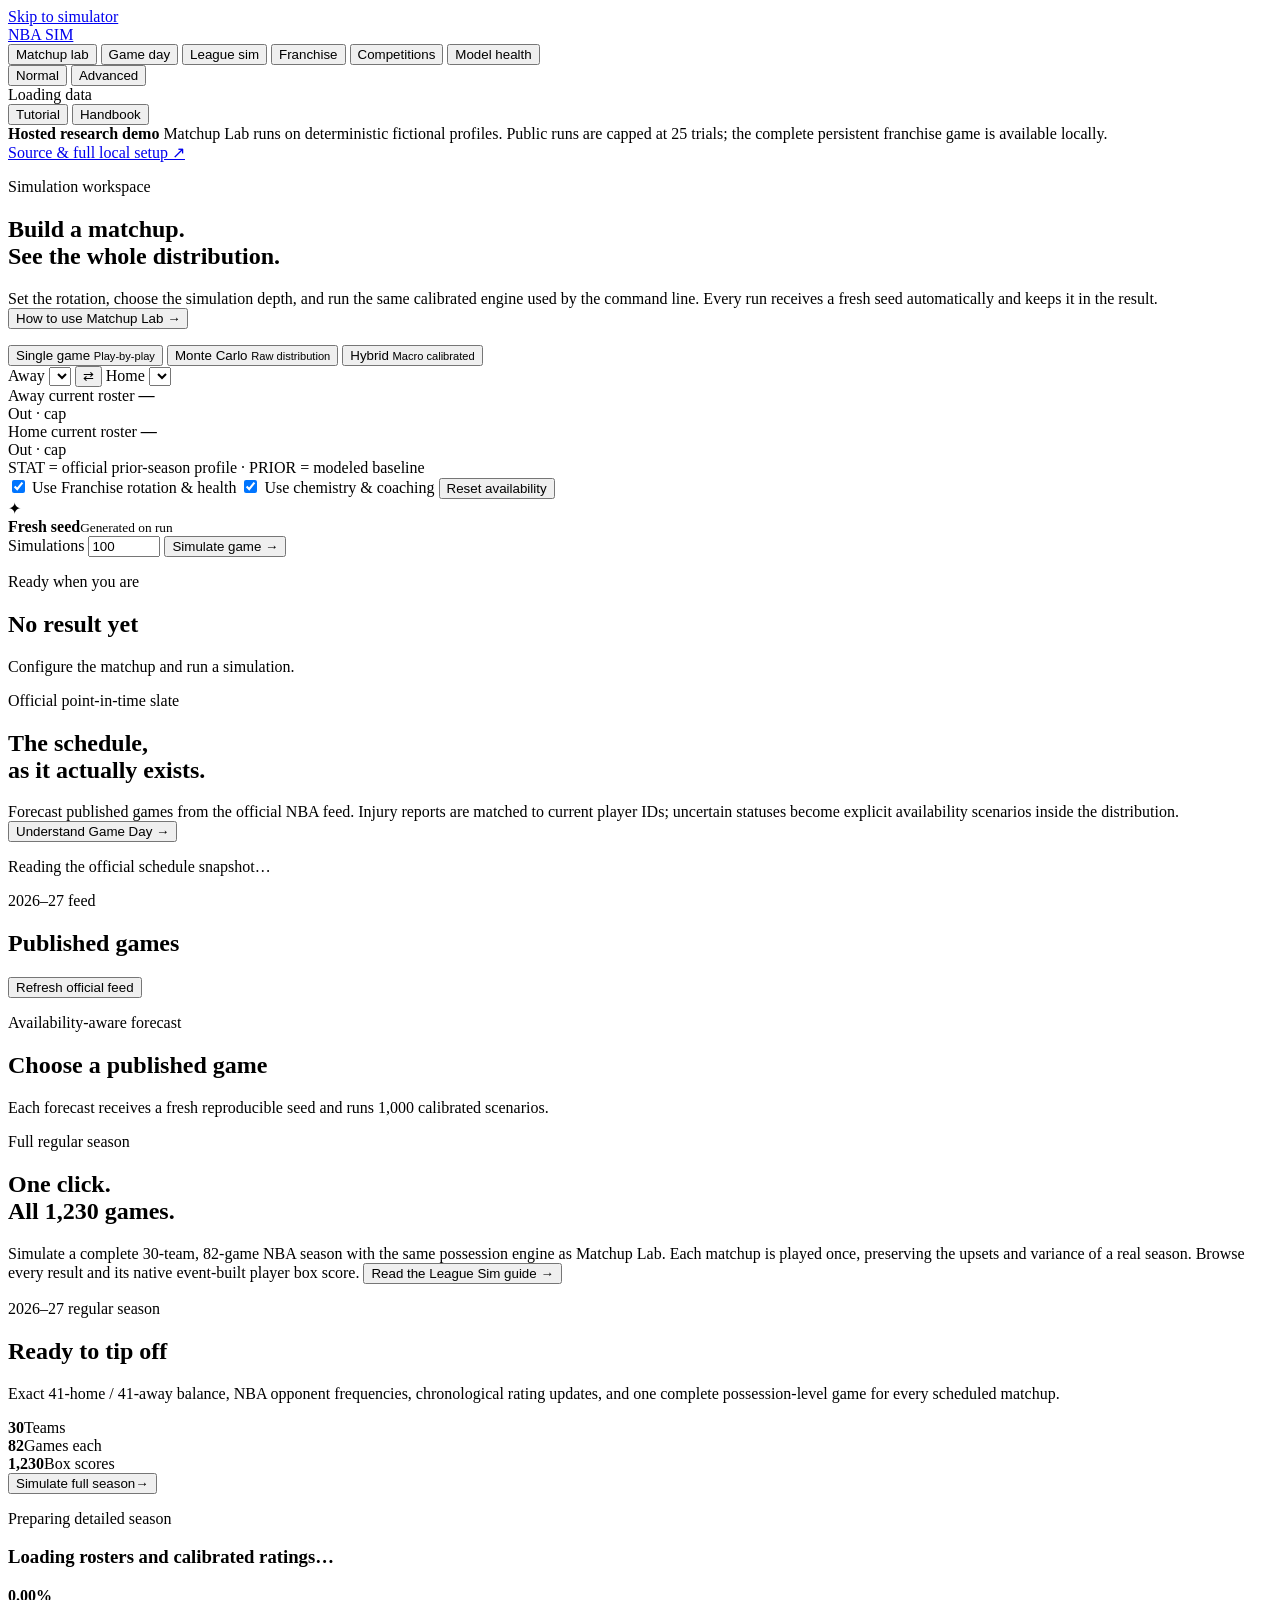
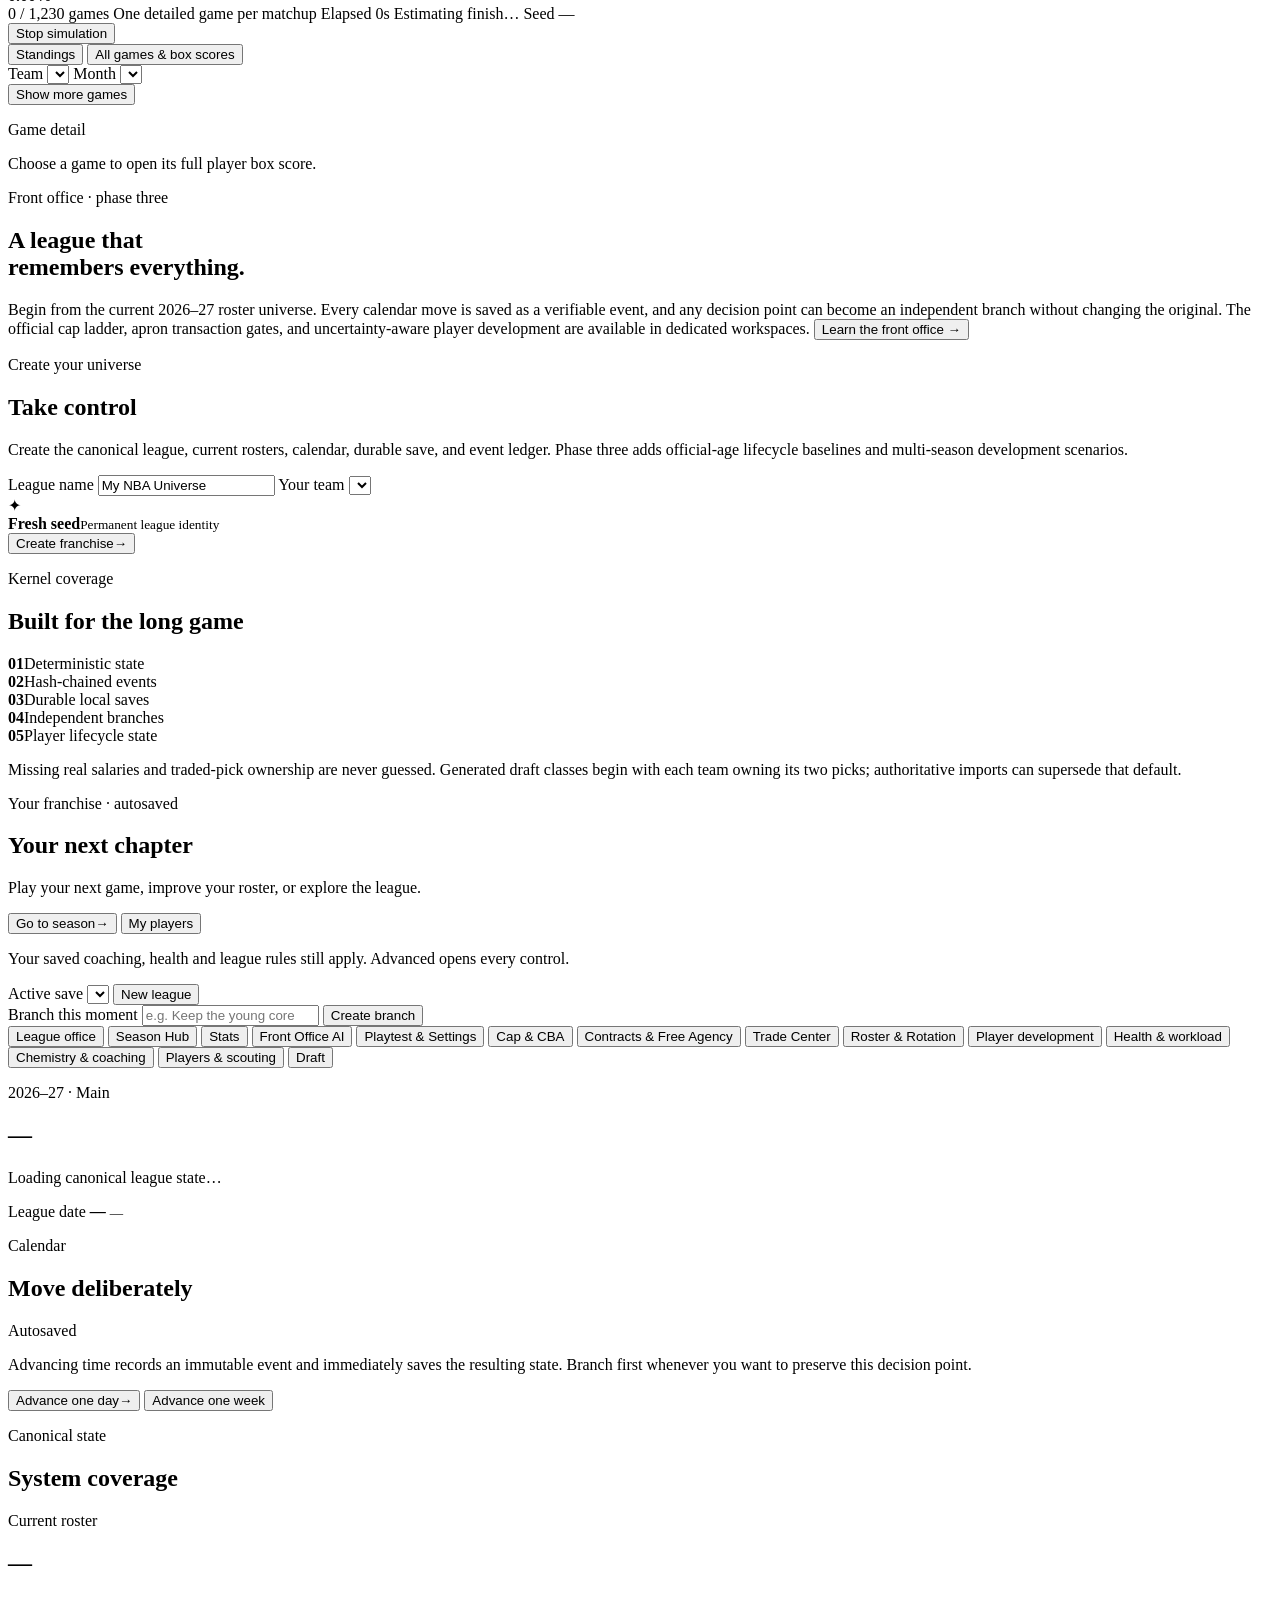
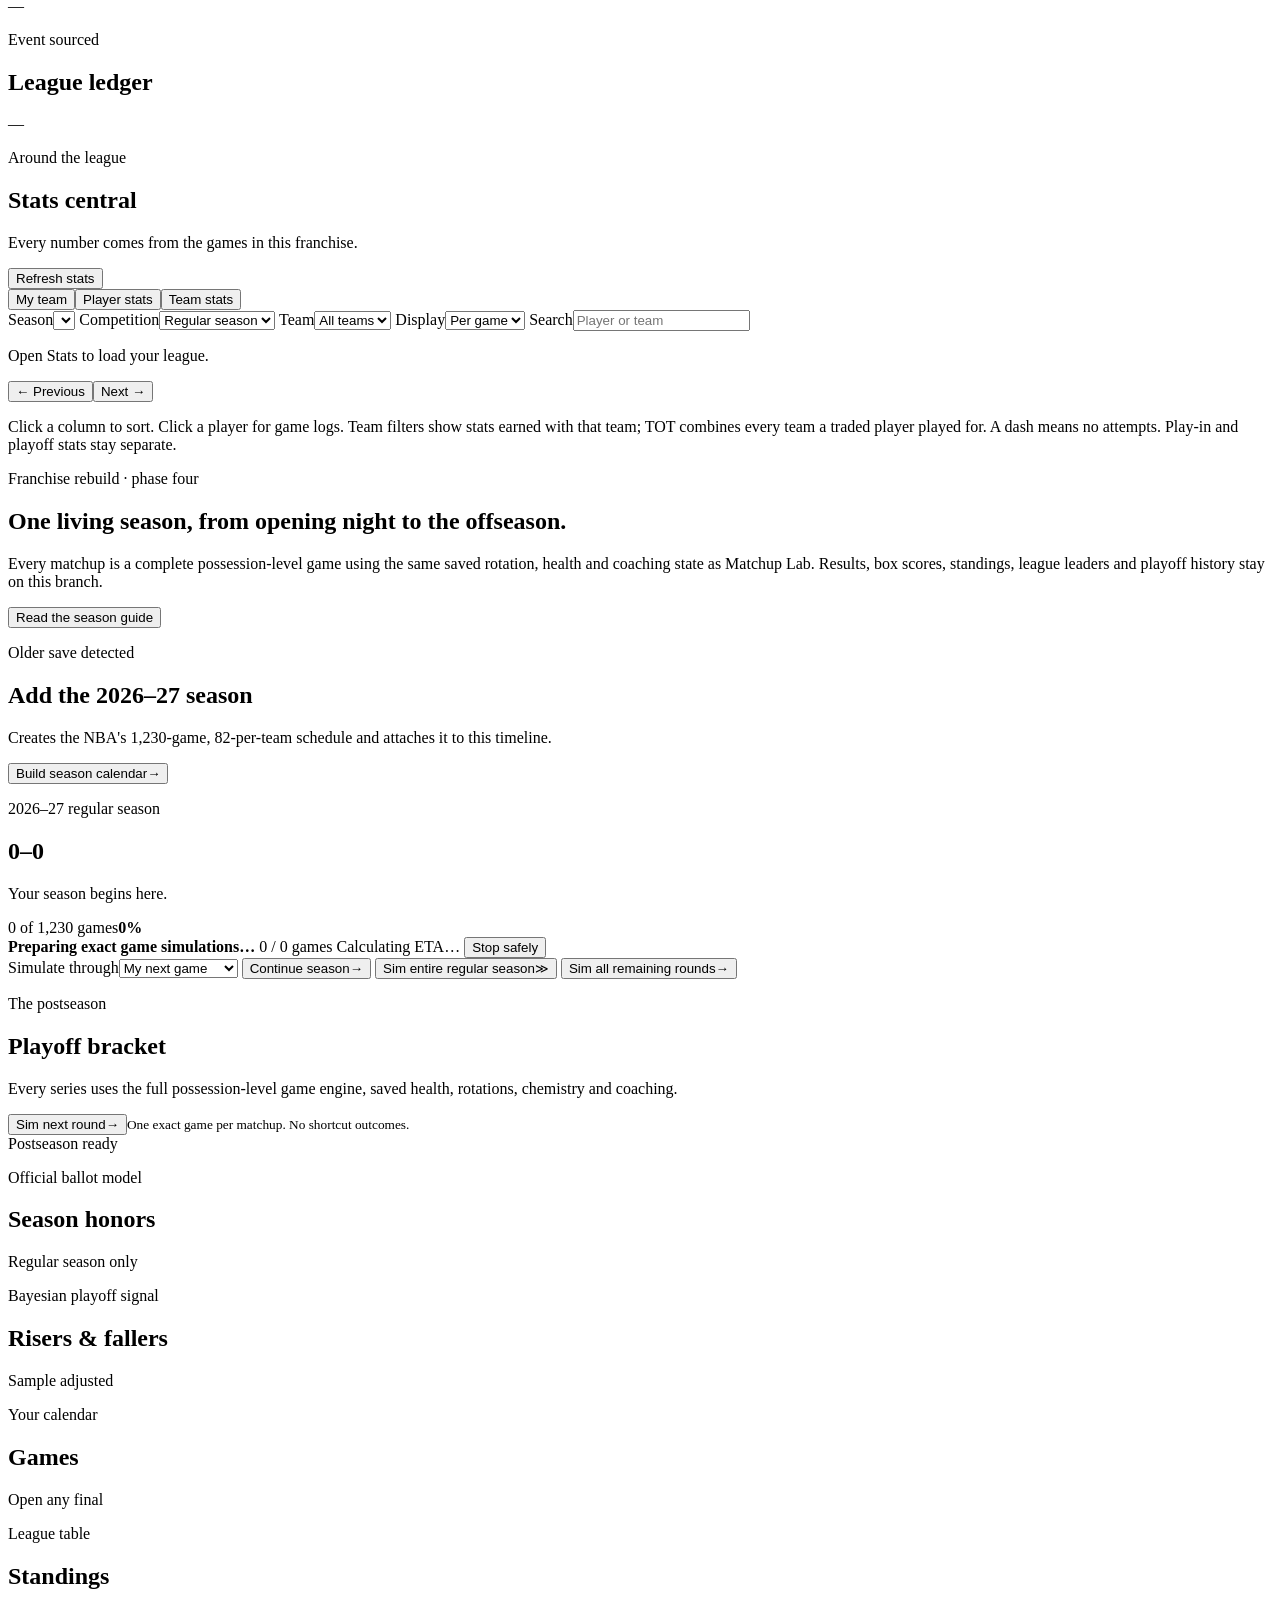
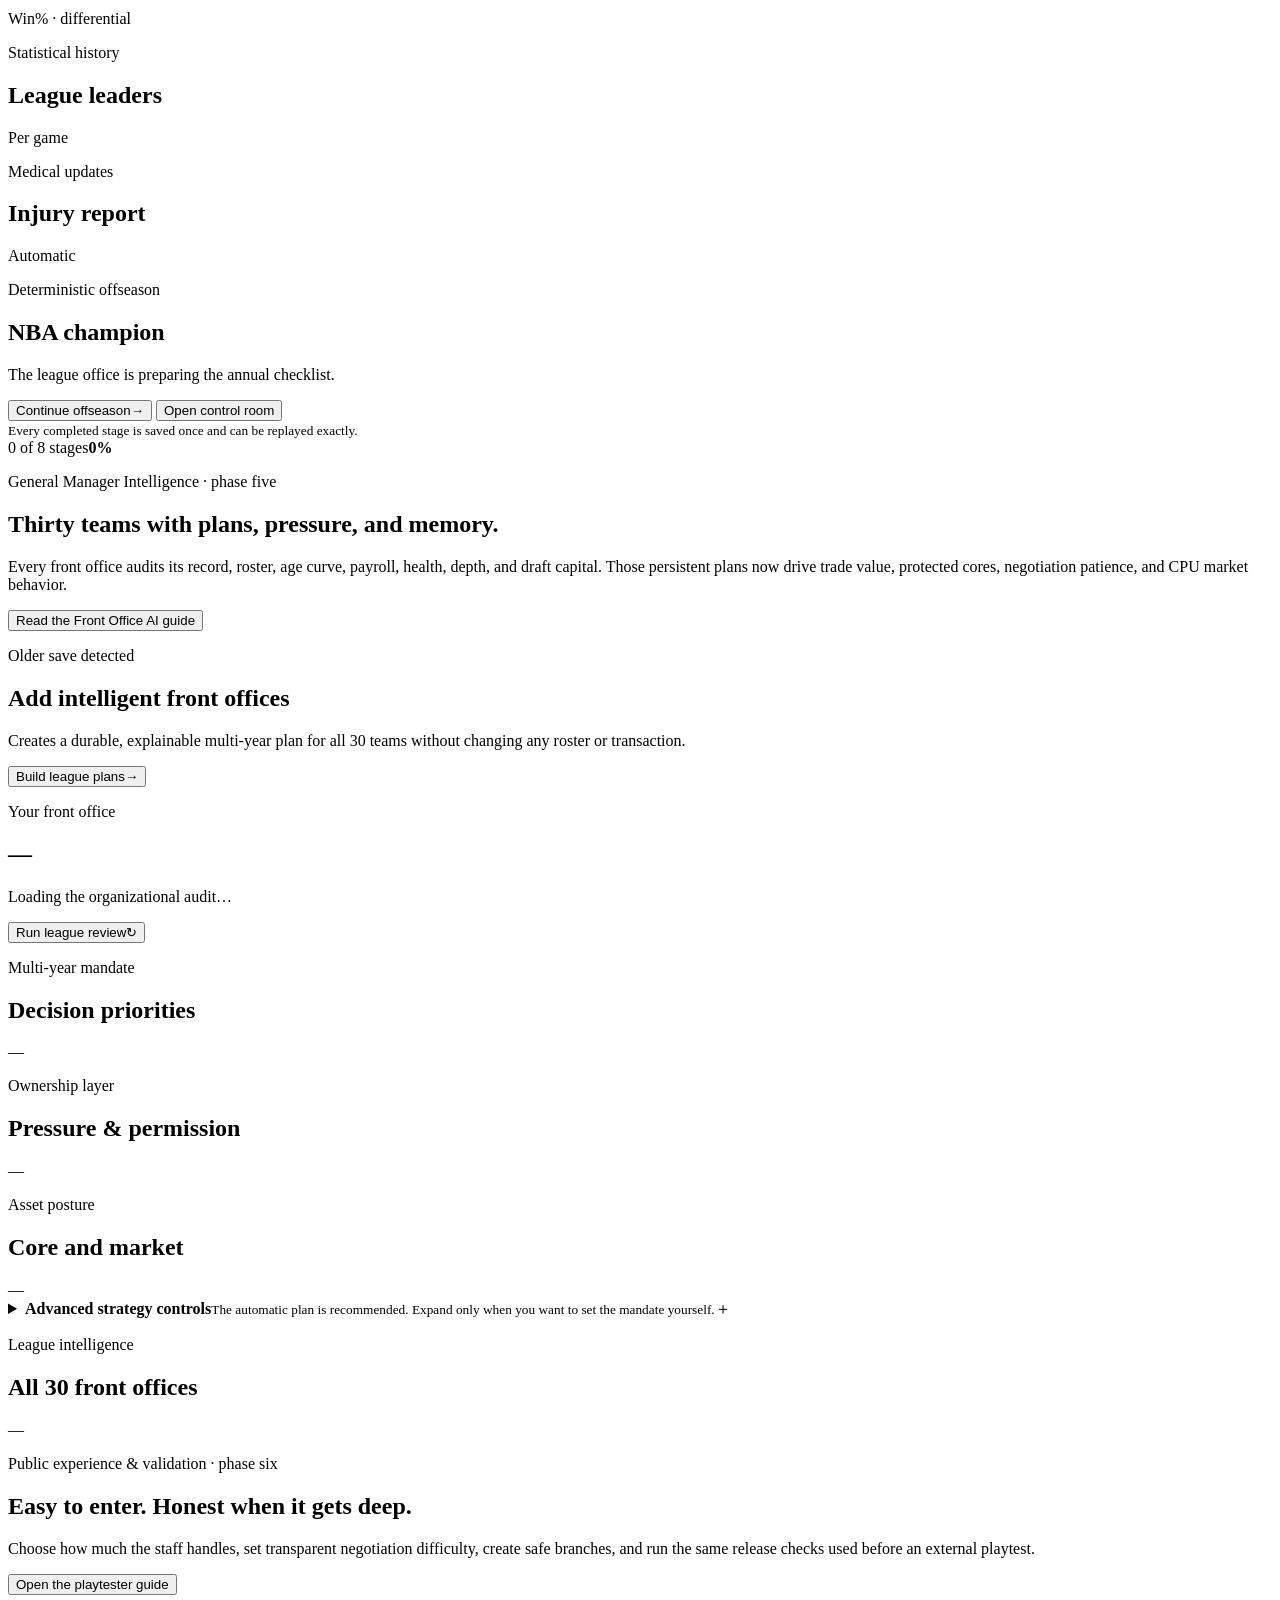
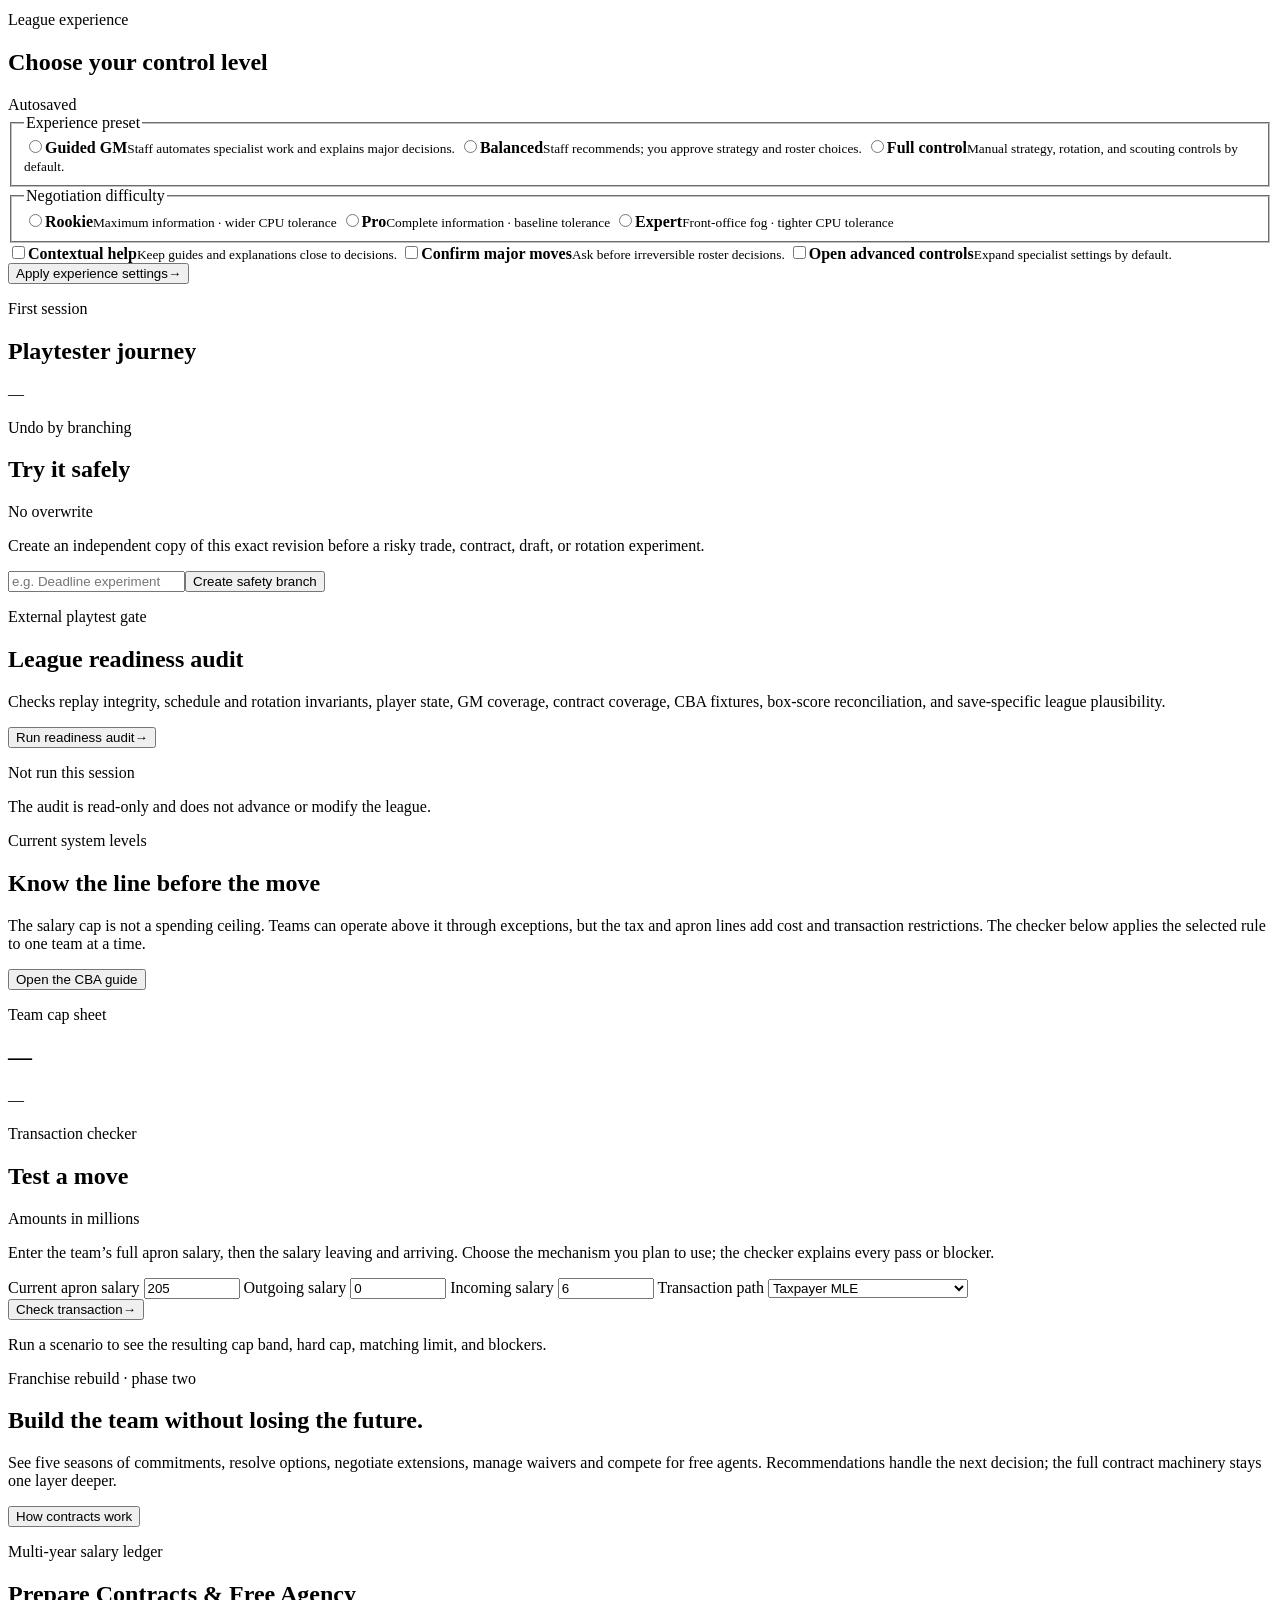
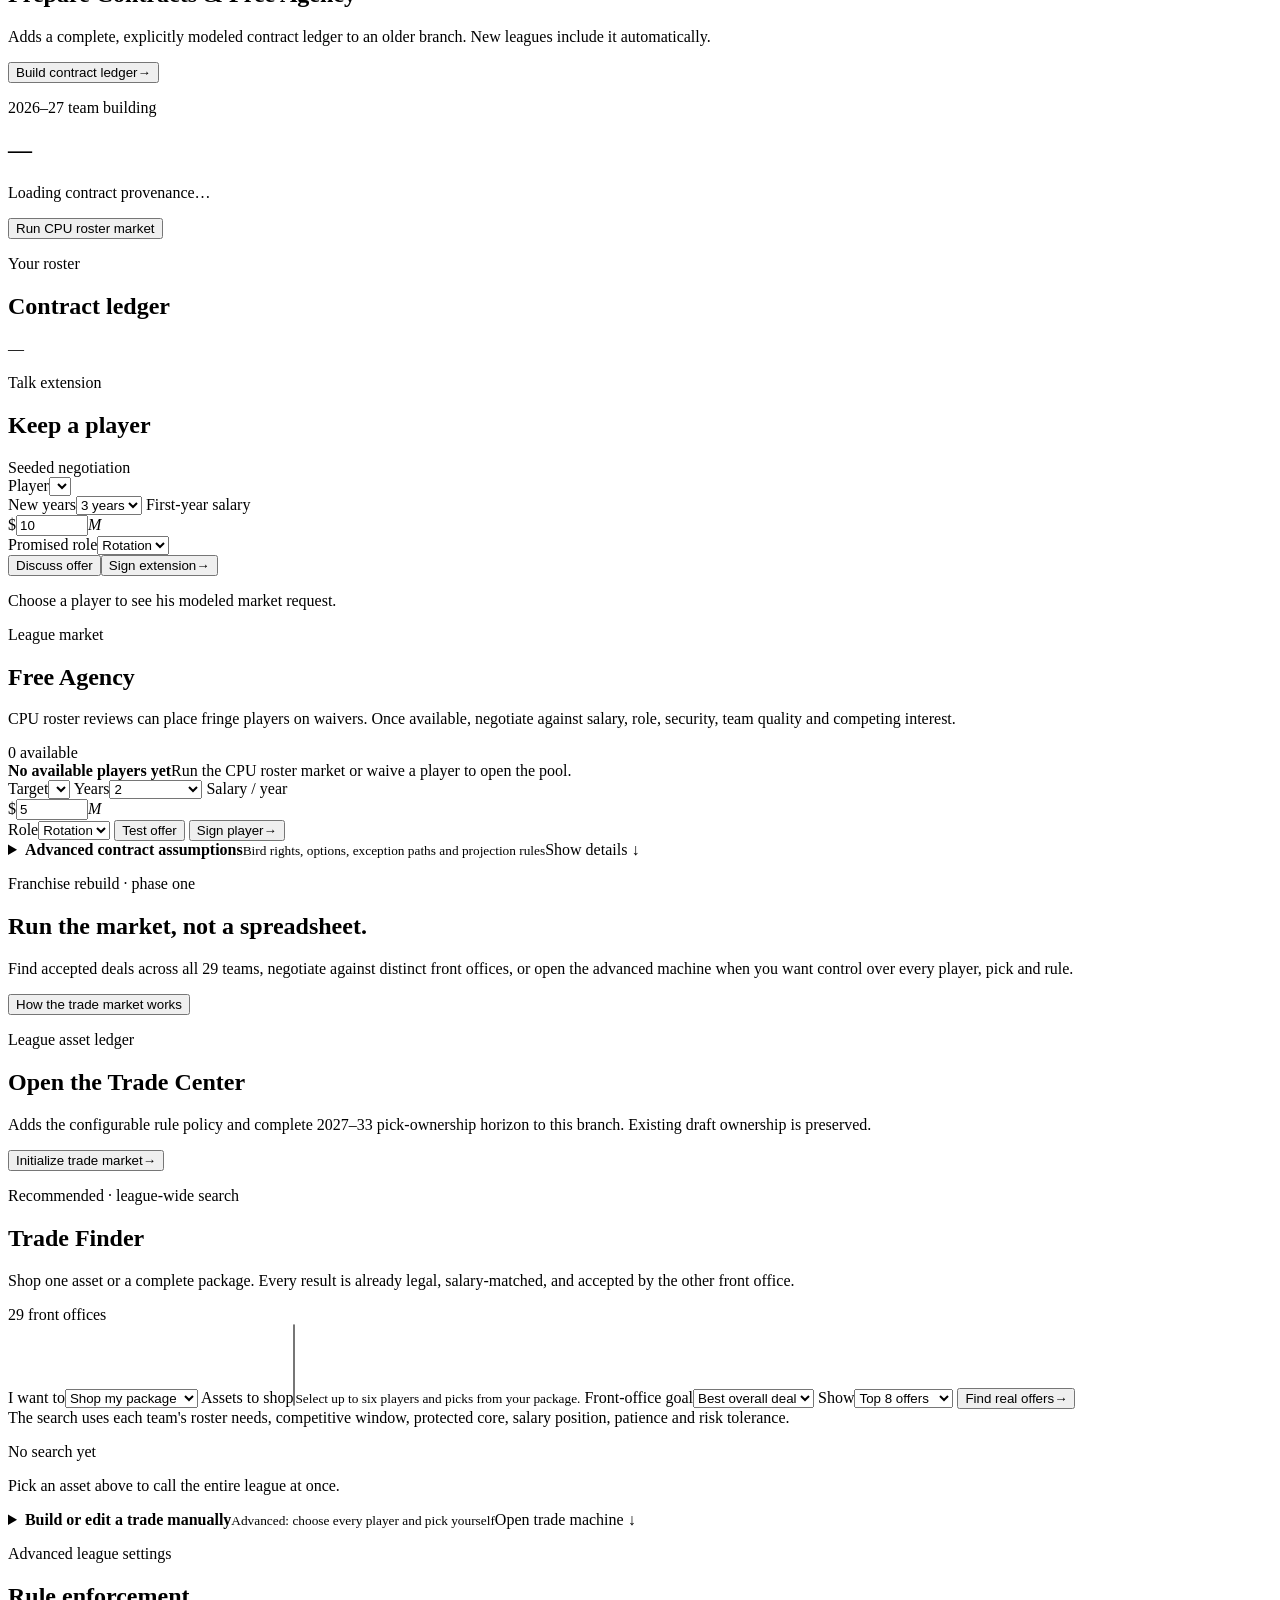
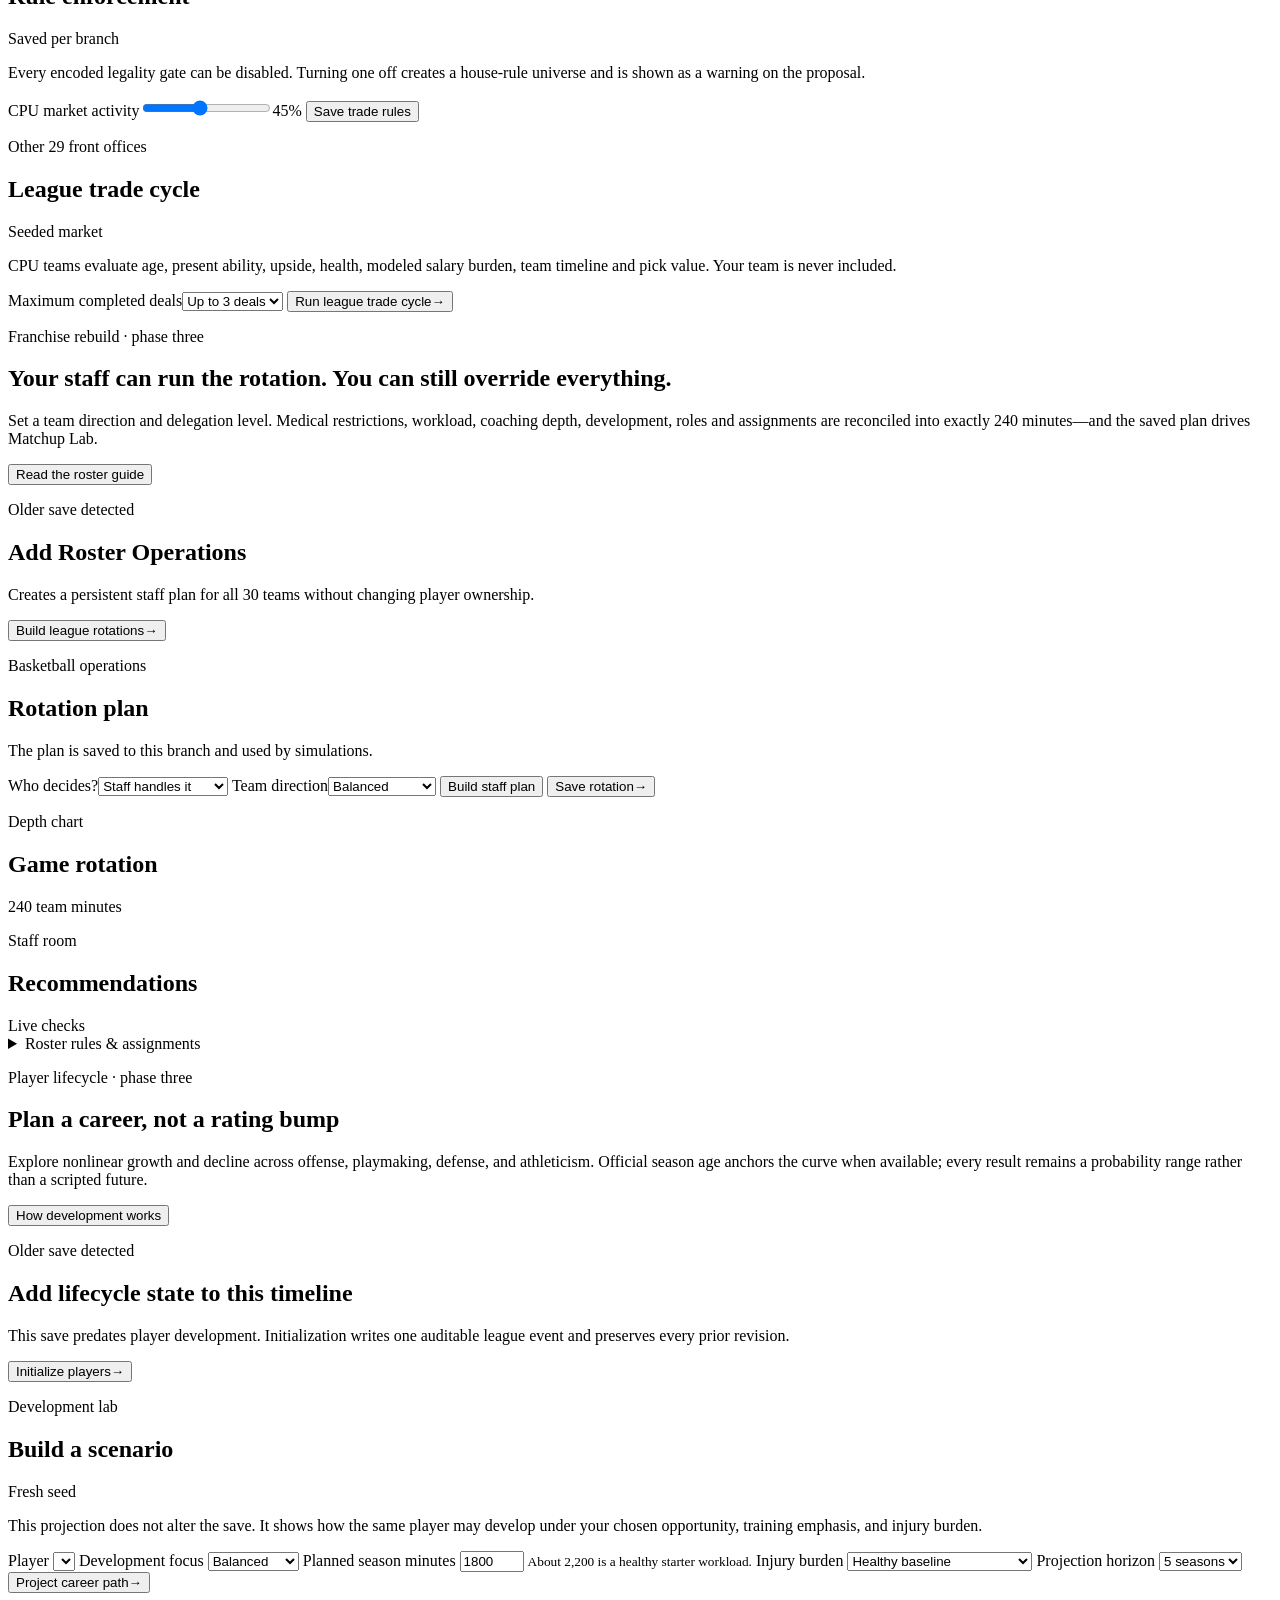
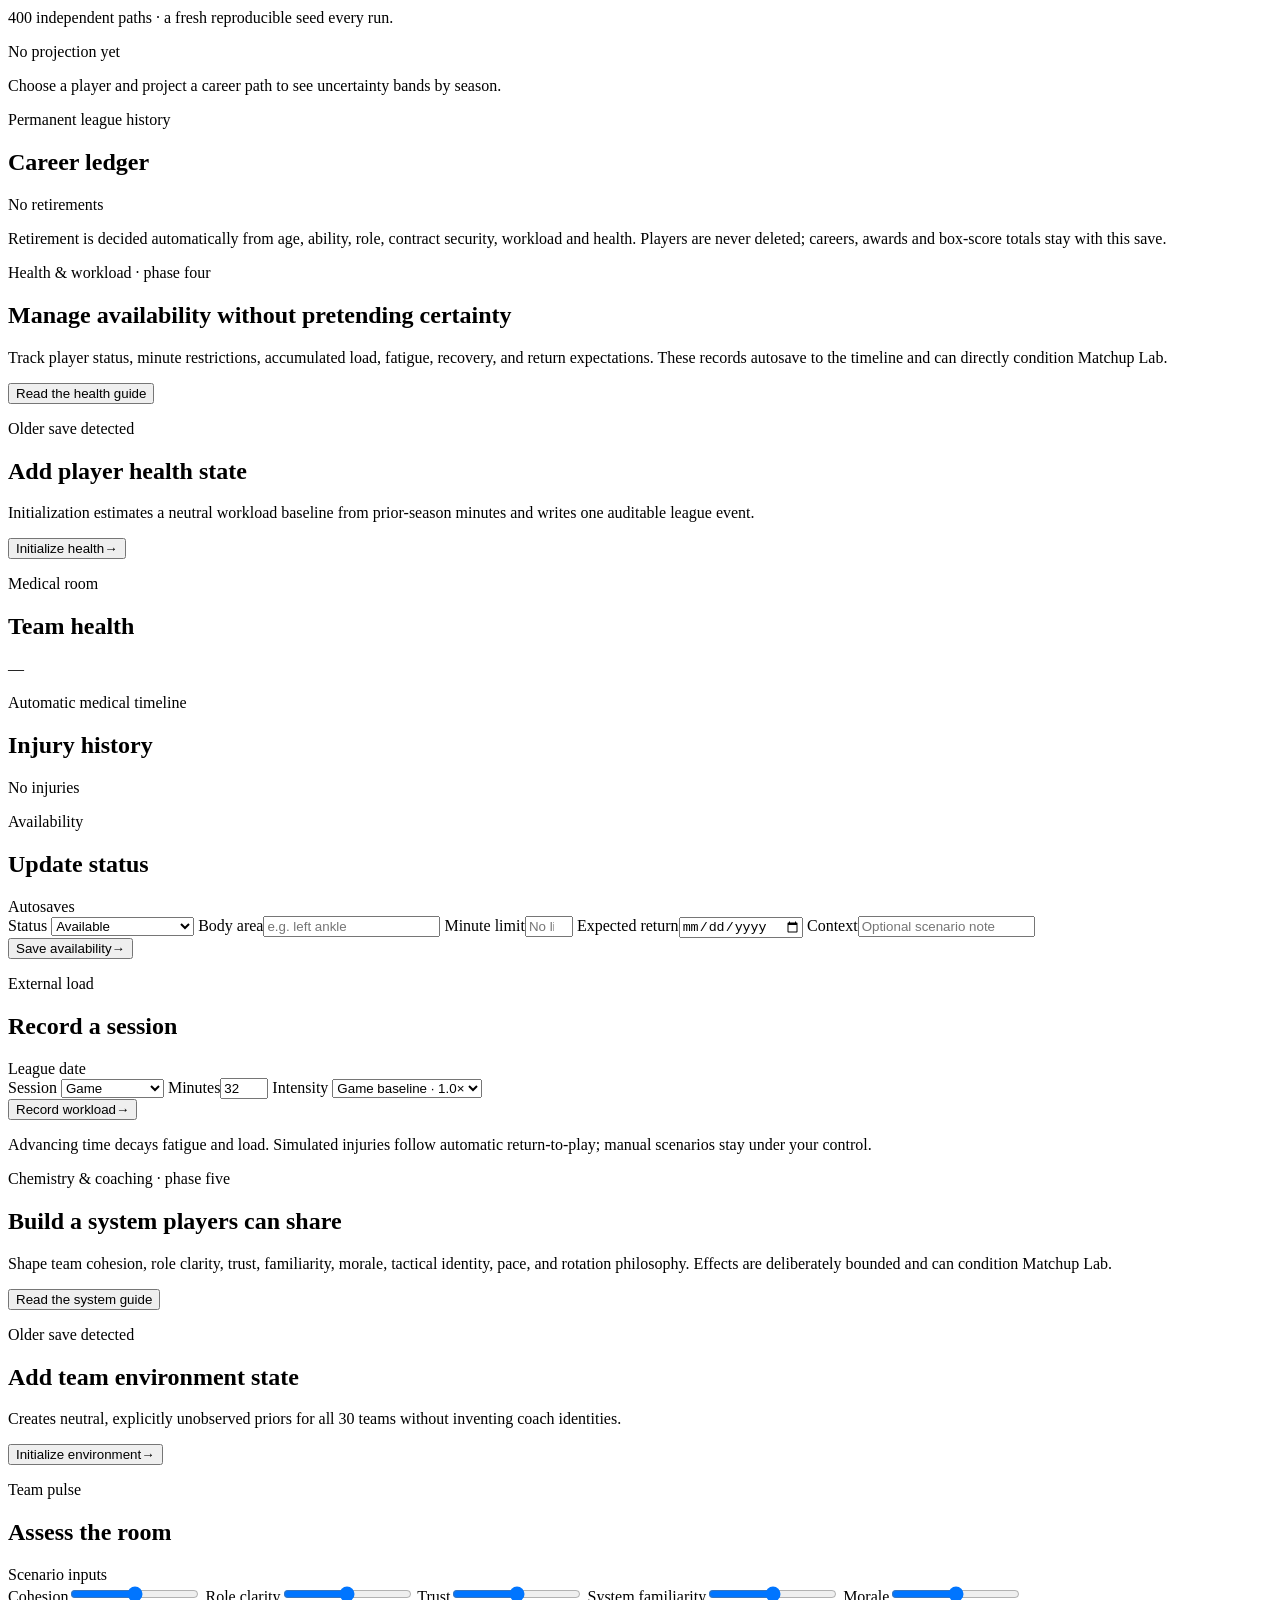
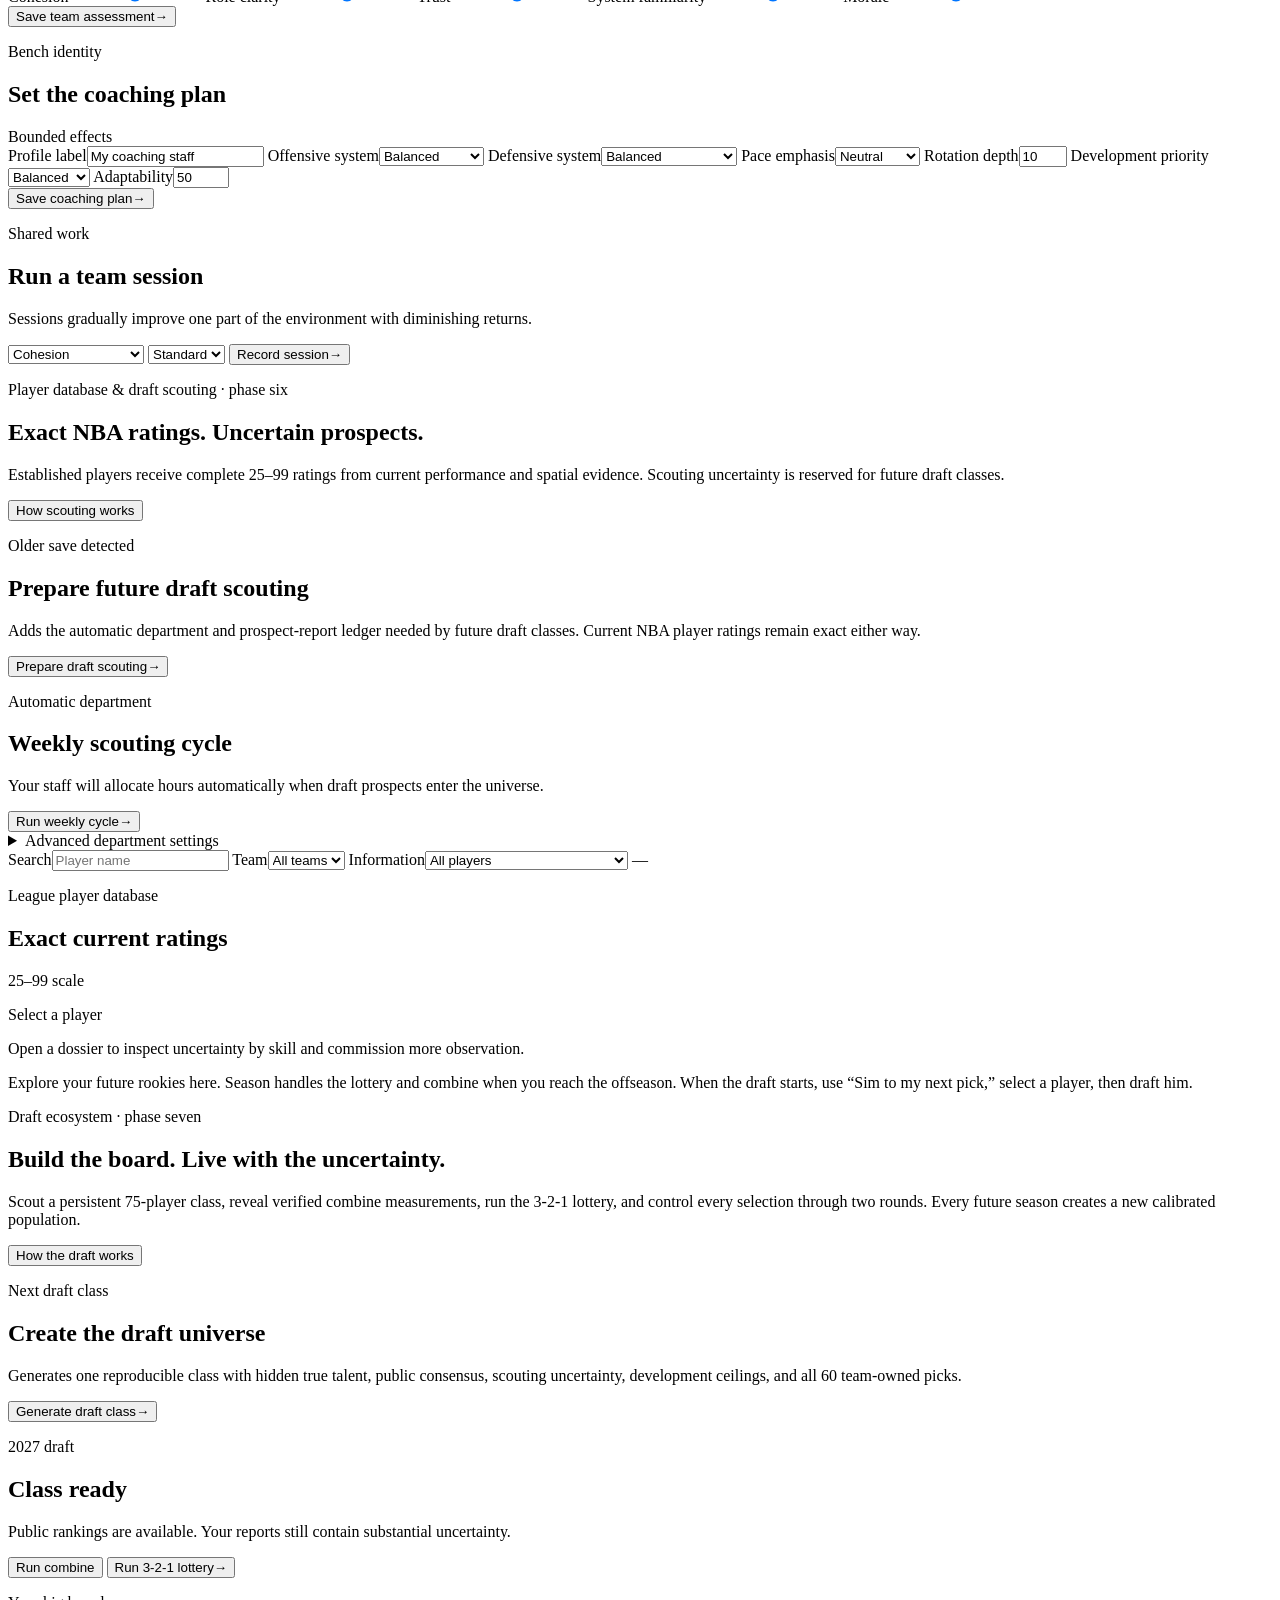
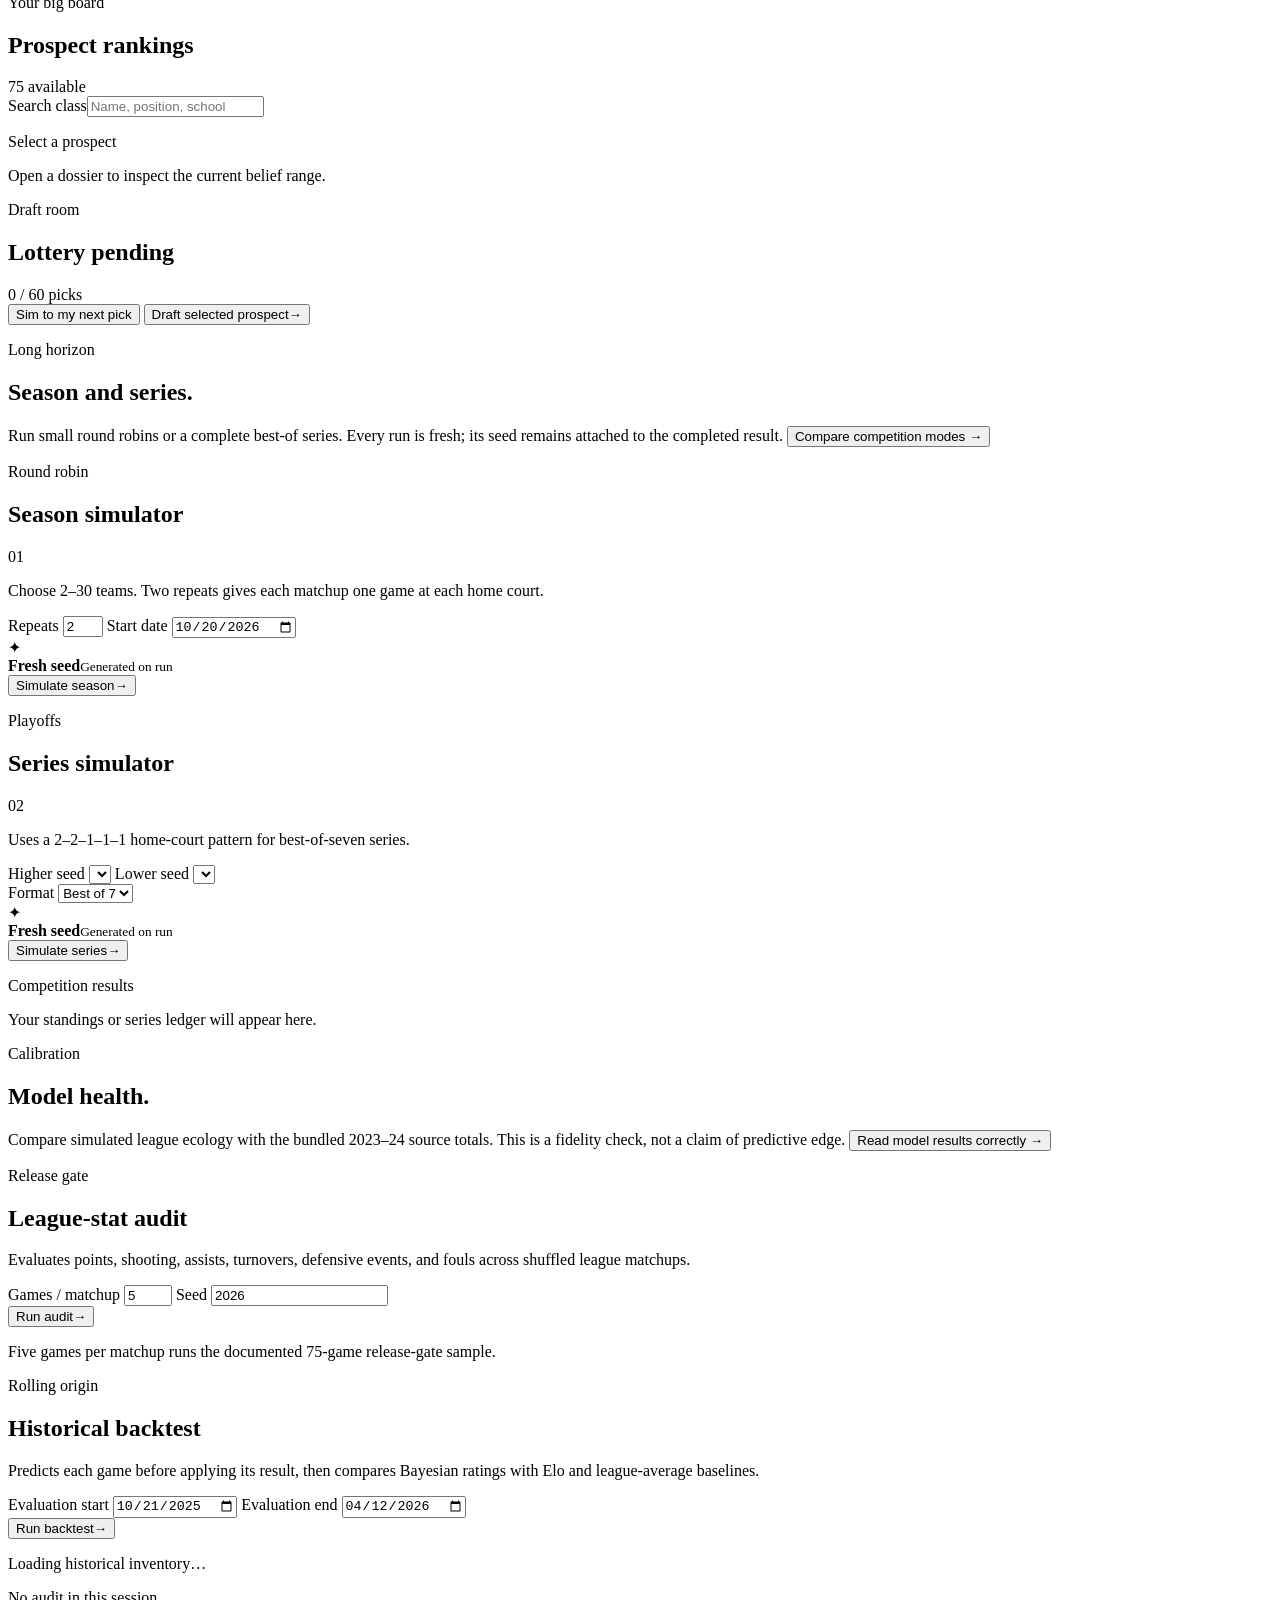
==== commit 74520397: "Build complete franchise simulation experience" ====
--- a/src/nba_sim/web_assets/index.html
+++ b/src/nba_sim/web_assets/index.html
@@ -5,12 +5,14 @@
     <meta name="viewport" content="width=device-width, initial-scale=1" />
     <meta
       name="description"
-      content="A local interface for the NBA Sim research engine."
+      content="An interactive interface for the NBA Sim research engine."
     />
-    <title>NBA Sim — Local Lab</title>
+    <title>NBA Sim — Research Lab</title>
     <link rel="stylesheet" href="/styles.css" />
+    <link rel="icon" href="/favicon.svg" type="image/svg+xml" />
   </head>
-  <body>
+  <body data-interface="normal">
+    <a class="skip-link" href="#main-content">Skip to simulator</a>
     <div class="page-shell">
       <header class="topbar">
         <a class="brand" href="/" aria-label="NBA Sim home">
@@ -26,17 +28,37 @@
           <button class="nav-item" data-view="health">Model health</button>
         </nav>
         <div class="topbar-actions">
+          <div class="experience-switch" role="group" aria-label="Interface detail">
+            <button type="button" data-interface="normal" aria-pressed="true">Normal</button>
+            <button type="button" data-interface="advanced" aria-pressed="false">Advanced</button>
+          </div>
           <div class="data-badge">
             <span class="status-dot" aria-hidden="true"></span>
             <span id="data-season">Loading data</span>
           </div>
+          <button class="tutorial-button" id="tutorial-replay" type="button">
+            Tutorial
+          </button>
           <button class="guide-button" type="button" data-guide-topic="start">
-            Guide
+            Handbook
           </button>
         </div>
       </header>
 
-      <main>
+      <aside class="deployment-banner hidden" id="deployment-banner" role="status">
+        <div>
+          <strong>Hosted research demo</strong>
+          <span>
+            Matchup Lab runs on deterministic fictional profiles. Public runs
+            are capped at 25 trials; the complete persistent franchise game is available locally.
+          </span>
+        </div>
+        <a href="https://github.com/oorjitsethi/nba-sim" target="_blank" rel="noreferrer">
+          Source &amp; full local setup ↗
+        </a>
+      </aside>
+
+      <main id="main-content" tabindex="-1">
         <section class="view active" id="view-matchup">
           <div class="section-intro">
             <div>
@@ -110,9 +132,9 @@
               <div class="rotation-actions">
                 <span>STAT = official prior-season profile · PRIOR = modeled baseline</span>
                 <div>
-                  <label class="health-link-toggle" title="Apply saved Franchise health restrictions to both teams">
+                  <label class="health-link-toggle" title="Apply saved Franchise rotation and health restrictions to both teams">
                     <input id="matchup-use-health" type="checkbox" checked />
-                    <span>Use Franchise health</span>
+                    <span>Use Franchise rotation &amp; health</span>
                   </label>
                   <label class="health-link-toggle" title="Apply the saved coaching plan and chemistry context">
                     <input id="matchup-use-environment" type="checkbox" checked />
@@ -371,6 +393,14 @@
           </section>
 
           <section class="franchise-workspace hidden" id="franchise-workspace" aria-live="polite">
+            <section class="normal-home normal-only" aria-label="Your franchise at a glance">
+              <div><p class="eyebrow">Your franchise · autosaved</p><h2 id="normal-team-title">Your next chapter</h2><p id="normal-next-copy">Play your next game, improve your roster, or explore the league.</p></div>
+              <div class="normal-home-actions">
+                <button class="run-button" type="button" id="normal-next"><span>Go to season</span><span>→</span></button>
+                <button class="quiet-button" type="button" data-normal-room="roster">My players</button>
+              </div>
+              <p class="normal-status" id="normal-staff-copy">Your saved coaching, health and league rules still apply. Advanced opens every control.</p>
+            </section>
             <header class="franchise-command-bar">
               <div class="franchise-save-picker">
                 <label>
@@ -390,8 +420,14 @@
 
             <div class="franchise-workspace-tabs" role="tablist" aria-label="Franchise workspaces">
               <button class="franchise-workspace-tab active" data-franchise-tab="overview" type="button">League office</button>
+              <button class="franchise-workspace-tab" data-franchise-tab="season" type="button">Season Hub</button>
+              <button class="franchise-workspace-tab" data-franchise-tab="stats" type="button">Stats</button>
+              <button class="franchise-workspace-tab" data-franchise-tab="gm" type="button">Front Office AI</button>
+              <button class="franchise-workspace-tab" data-franchise-tab="playtest" type="button">Playtest &amp; Settings</button>
               <button class="franchise-workspace-tab" data-franchise-tab="cap" type="button">Cap &amp; CBA</button>
+              <button class="franchise-workspace-tab" data-franchise-tab="contracts" type="button">Contracts &amp; Free Agency</button>
               <button class="franchise-workspace-tab" data-franchise-tab="trades" type="button">Trade Center</button>
+              <button class="franchise-workspace-tab" data-franchise-tab="roster" type="button">Roster &amp; Rotation</button>
               <button class="franchise-workspace-tab" data-franchise-tab="development" type="button">Player development</button>
               <button class="franchise-workspace-tab" data-franchise-tab="health" type="button">Health &amp; workload</button>
               <button class="franchise-workspace-tab" data-franchise-tab="chemistry" type="button">Chemistry &amp; coaching</button>
@@ -461,10 +497,211 @@
               </section>
             </div>
 
+            <section class="hidden franchise-stats-workspace" id="franchise-stats-workspace" aria-label="Franchise statistics">
+              <div class="stats-heading"><div><p class="eyebrow">Around the league</p><h2>Stats central</h2><p>Every number comes from the games in this franchise.</p></div><button class="quiet-button" id="stats-refresh" type="button">Refresh stats</button></div>
+              <div class="stats-mode-tabs" role="group" aria-label="Statistics view">
+                <button type="button" data-stats-view="my_team" aria-pressed="true">My team</button><button type="button" data-stats-view="players" aria-pressed="false">Player stats</button><button type="button" data-stats-view="teams" aria-pressed="false">Team stats</button>
+              </div>
+              <div class="stats-filters">
+                <label>Season<select id="stats-season" aria-label="Stats season"></select></label>
+                <label>Competition<select id="stats-stage"><option value="regular_season">Regular season</option><option value="playoffs">Playoffs</option><option value="play_in">Play-in</option></select></label>
+                <label>Team<select id="stats-team" aria-label="Stats team"><option value="all">All teams</option></select></label>
+                <label>Display<select id="stats-basis"><option value="per_game">Per game</option><option value="totals">Totals</option></select></label>
+                <label>Search<input type="search" id="stats-search" placeholder="Player or team" /></label>
+              </div>
+              <div id="stats-summary" class="stats-summary"></div>
+              <p id="stats-status" role="status">Open Stats to load your league.</p>
+              <div id="stats-table" class="stats-table-scroll" tabindex="0" role="region" aria-label="Sortable statistics"></div>
+              <div class="stats-pagination"><button class="quiet-button" id="stats-prev" type="button">← Previous</button><span id="stats-page"></span><button class="quiet-button" id="stats-next" type="button">Next →</button></div>
+              <p class="stats-help">Click a column to sort. Click a player for game logs. Team filters show stats earned with that team; TOT combines every team a traded player played for. A dash means no attempts. Play-in and playoff stats stay separate.</p>
+              <section id="stats-player-detail" class="hidden stats-player-detail" aria-label="Player game log"></section>
+            </section>
+            <section class="franchise-health-workspace season-hub-workspace hidden" id="franchise-season-workspace">
+              <div class="development-guide-card season-hub-guide">
+                <div><p class="eyebrow">Franchise rebuild · phase four</p><h2>One living season, from opening night to the offseason.</h2><p>Every matchup is a complete possession-level game using the same saved rotation, health and coaching state as Matchup Lab. Results, box scores, standings, league leaders and playoff history stay on this branch.</p></div>
+                <button class="quiet-button" type="button" data-guide-topic="season_hub">Read the season guide</button>
+              </div>
+              <section class="lifecycle-initialize-card hidden" id="season-hub-initialize-card">
+                <div><p class="eyebrow">Older save detected</p><h2>Add the 2026–27 season</h2><p>Creates the NBA's 1,230-game, 82-per-team schedule and attaches it to this timeline.</p></div>
+                <button class="run-button" id="season-hub-initialize" type="button"><span>Build season calendar</span><span>→</span></button>
+              </section>
+              <div class="season-hub-ready hidden" id="season-hub-ready">
+                <section class="season-command-card">
+                  <div><p class="eyebrow" id="season-hub-kicker">2026–27 regular season</p><h2 id="season-hub-record">0–0</h2><p id="season-hub-position">Your season begins here.</p></div>
+                  <div class="season-progress-shell">
+                    <div><span id="season-progress-copy">0 of 1,230 games</span><strong id="season-progress-percent">0%</strong></div>
+                    <div class="season-progress-track" id="season-progress-track" role="progressbar" aria-label="Season simulation progress" aria-valuemin="0" aria-valuemax="100" aria-valuenow="0"><i id="season-progress-fill"></i></div>
+                    <div class="season-job-detail hidden" id="season-job-detail" aria-live="polite">
+                      <strong id="season-job-matchup">Preparing exact game simulations…</strong>
+                      <span id="season-job-count">0 / 0 games</span>
+                      <span id="season-job-timing">Calculating ETA…</span>
+                      <button class="season-job-cancel" id="season-job-cancel" type="button">Stop safely</button>
+                    </div>
+                  </div>
+                  <div class="season-sim-controls">
+                    <label><span>Simulate through</span><select id="season-scope"><option value="next_user_game">My next game</option><option value="next_day">Next league day</option><option value="seven_days">Next 7 days</option><option value="thirty_days">Next 30 days</option></select></label>
+                    <button class="run-button" id="season-simulate" type="button"><span>Continue season</span><span>→</span></button>
+                    <button class="quiet-button" id="season-simulate-all" type="button"><span>Sim entire regular season</span><span>≫</span></button>
+                    <button class="quiet-button hidden" id="season-postseason" type="button"><span>Sim all remaining rounds</span><span>→</span></button>
+                  </div>
+                </section>
+                <section class="season-playoff-hub hidden" id="season-playoff-hub">
+                  <div class="season-playoff-heading">
+                    <div><p class="eyebrow">The postseason</p><h2 id="season-playoff-title">Playoff bracket</h2><p id="season-playoff-copy">Every series uses the full possession-level game engine, saved health, rotations, chemistry and coaching.</p></div>
+                    <div class="season-playoff-actions"><button class="run-button" id="season-playoff-next" type="button"><span>Sim next round</span><span>→</span></button><small>One exact game per matchup. No shortcut outcomes.</small></div>
+                  </div>
+                  <div class="season-playoff-progress"><span id="season-playoff-progress-copy">Postseason ready</span><i><b id="season-playoff-progress-fill"></b></i></div>
+                  <div class="season-bracket" id="season-playoff-bracket"></div>
+                  <div class="season-postseason-insights">
+                    <section class="franchise-panel season-honors-panel"><div class="franchise-panel-heading"><div><p class="eyebrow">Official ballot model</p><h2>Season honors</h2></div><span>Regular season only</span></div><div class="season-honors" id="season-honors"></div></section>
+                    <section class="franchise-panel season-performers-panel"><div class="franchise-panel-heading"><div><p class="eyebrow">Bayesian playoff signal</p><h2>Risers &amp; fallers</h2></div><span>Sample adjusted</span></div><div class="season-performers" id="season-playoff-performers"></div></section>
+                  </div>
+                </section>
+                <div class="season-dashboard-grid">
+                  <section class="franchise-panel season-schedule-panel"><div class="franchise-panel-heading"><div><p class="eyebrow">Your calendar</p><h2>Games</h2></div><span>Open any final</span></div><div class="season-user-games" id="season-user-games"></div></section>
+                  <section class="franchise-panel season-standings-panel"><div class="franchise-panel-heading"><div><p class="eyebrow">League table</p><h2>Standings</h2></div><span>Win% · differential</span></div><div class="season-conferences" id="season-conferences"></div></section>
+                  <section class="franchise-panel season-leaders-panel"><div class="franchise-panel-heading"><div><p class="eyebrow">Statistical history</p><h2>League leaders</h2></div><span>Per game</span></div><div id="season-leaders"></div></section>
+                </div>
+                <section class="franchise-panel season-injury-report hidden" id="season-injury-report"><div class="franchise-panel-heading"><div><p class="eyebrow">Medical updates</p><h2>Injury report</h2></div><span id="season-injury-count">Automatic</span></div><div class="season-injury-feed" id="season-injury-feed"></div></section>
+                <section class="franchise-panel season-game-detail hidden" id="season-game-detail" aria-live="polite"></section>
+                <section class="season-offseason-card hidden" id="season-offseason-card">
+                  <div class="season-offseason-summary">
+                    <p class="eyebrow">Deterministic offseason</p>
+                    <h2 id="season-champion">NBA champion</h2>
+                    <p id="offseason-current-copy">The league office is preparing the annual checklist.</p>
+                    <div class="season-awards" id="season-awards"></div>
+                    <div class="offseason-readiness" id="offseason-readiness"></div>
+                    <div class="offseason-actions">
+                      <button class="run-button" id="offseason-continue" type="button"><span>Continue offseason</span><span>→</span></button>
+                      <button class="quiet-button hidden" id="offseason-open-room" type="button">Open control room</button>
+                    </div>
+                    <small id="offseason-integrity-copy">Every completed stage is saved once and can be replayed exactly.</small>
+                  </div>
+                  <div class="offseason-timeline-shell">
+                    <div class="offseason-progress-copy"><span id="offseason-progress-label">0 of 8 stages</span><strong id="offseason-progress-percent">0%</strong></div>
+                    <div class="season-progress-track" id="offseason-progress-track" role="progressbar" aria-label="Offseason progress" aria-valuemin="0" aria-valuemax="100" aria-valuenow="0"><i id="offseason-progress-fill"></i></div>
+                    <div class="season-offseason-steps" id="season-offseason-steps"></div>
+                  </div>
+                </section>
+              </div>
+            </section>
+
+            <section class="franchise-health-workspace gm-workspace hidden" id="franchise-gm-workspace">
+              <div class="development-guide-card gm-guide-card">
+                <div><p class="eyebrow">General Manager Intelligence · phase five</p><h2>Thirty teams with plans, pressure, and memory.</h2><p>Every front office audits its record, roster, age curve, payroll, health, depth, and draft capital. Those persistent plans now drive trade value, protected cores, negotiation patience, and CPU market behavior.</p></div>
+                <button class="quiet-button" type="button" data-guide-topic="gm">Read the Front Office AI guide</button>
+              </div>
+
+              <section class="lifecycle-initialize-card hidden" id="gm-initialize-card">
+                <div><p class="eyebrow">Older save detected</p><h2>Add intelligent front offices</h2><p>Creates a durable, explainable multi-year plan for all 30 teams without changing any roster or transaction.</p></div>
+                <button class="run-button" id="gm-initialize" type="button"><span>Build league plans</span><span>→</span></button>
+              </section>
+
+              <div class="gm-ready hidden" id="gm-ready">
+                <section class="gm-command-card">
+                  <div><p class="eyebrow" id="gm-plan-kicker">Your front office</p><h2 id="gm-plan-title">—</h2><p id="gm-plan-copy">Loading the organizational audit…</p></div>
+                  <div class="gm-command-metrics" id="gm-command-metrics"></div>
+                  <button class="run-button" id="gm-review" type="button"><span>Run league review</span><span>↻</span></button>
+                </section>
+
+                <div class="gm-overview-grid">
+                  <section class="franchise-panel gm-priority-panel">
+                    <div class="franchise-panel-heading"><div><p class="eyebrow">Multi-year mandate</p><h2>Decision priorities</h2></div><span id="gm-horizon">—</span></div>
+                    <div class="gm-priority-bars" id="gm-priorities"></div>
+                    <div class="gm-rationale" id="gm-rationale"></div>
+                  </section>
+                  <section class="franchise-panel gm-ownership-panel">
+                    <div class="franchise-panel-heading"><div><p class="eyebrow">Ownership layer</p><h2>Pressure &amp; permission</h2></div><span id="gm-market-size">—</span></div>
+                    <div class="gm-ownership-metrics" id="gm-ownership-metrics"></div>
+                    <div class="gm-triggers" id="gm-triggers"></div>
+                  </section>
+                  <section class="franchise-panel gm-assets-panel">
+                    <div class="franchise-panel-heading"><div><p class="eyebrow">Asset posture</p><h2>Core and market</h2></div><span id="gm-needs">—</span></div>
+                    <div class="gm-asset-groups" id="gm-assets"></div>
+                  </section>
+                </div>
+
+                <details class="gm-advanced-card">
+                  <summary><span><strong>Advanced strategy controls</strong><small>The automatic plan is recommended. Expand only when you want to set the mandate yourself.</small></span><span>＋</span></summary>
+                  <form id="gm-plan-form">
+                    <div class="gm-advanced-fields">
+                      <label><span>Decision mode</span><select id="gm-automation"><option value="true">Automatic</option><option value="false">Manual mandate</option></select></label>
+                      <label><span>Competitive direction</span><select id="gm-direction"><option value="contend">Contend</option><option value="compete">Compete</option><option value="retool">Retool</option><option value="rebuild">Rebuild</option></select></label>
+                      <label><span>Evaluation horizon</span><select id="gm-evaluation-horizon"><option value="1">1 season</option><option value="2">2 seasons</option><option value="3">3 seasons</option><option value="4">4 seasons</option><option value="5">5 seasons</option></select></label>
+                    </div>
+                    <div class="gm-weight-fields">
+                      <label><span>Win now</span><input id="gm-weight-win" type="number" min="0" max="100" step="1" /></label>
+                      <label><span>Development</span><input id="gm-weight-development" type="number" min="0" max="100" step="1" /></label>
+                      <label><span>Flexibility</span><input id="gm-weight-flexibility" type="number" min="0" max="100" step="1" /></label>
+                      <label><span>Draft capital</span><input id="gm-weight-draft" type="number" min="0" max="100" step="1" /></label>
+                    </div>
+                    <button class="run-button" type="submit"><span>Save organizational mandate</span><span>→</span></button>
+                  </form>
+                </details>
+
+                <section class="franchise-panel gm-league-panel">
+                  <div class="franchise-panel-heading"><div><p class="eyebrow">League intelligence</p><h2>All 30 front offices</h2></div><span id="gm-league-summary">—</span></div>
+                  <div class="gm-league-table" id="gm-league-table"></div>
+                </section>
+              </div>
+            </section>
+
+            <section class="franchise-health-workspace playtest-workspace hidden" id="franchise-playtest-workspace">
+              <div class="development-guide-card playtest-guide-card">
+                <div><p class="eyebrow">Public experience &amp; validation · phase six</p><h2>Easy to enter. Honest when it gets deep.</h2><p>Choose how much the staff handles, set transparent negotiation difficulty, create safe branches, and run the same release checks used before an external playtest.</p></div>
+                <button class="quiet-button" type="button" data-guide-topic="playtest">Open the playtester guide</button>
+              </div>
+
+              <div class="playtest-layout">
+                <form class="franchise-panel experience-setup-card" id="experience-form">
+                  <div class="franchise-panel-heading"><div><p class="eyebrow">League experience</p><h2>Choose your control level</h2></div><span id="experience-status">Autosaved</span></div>
+                  <fieldset class="experience-presets">
+                    <legend>Experience preset</legend>
+                    <label><input type="radio" name="experience-preset" value="guided" /><span><strong>Guided GM</strong><small>Staff automates specialist work and explains major decisions.</small></span></label>
+                    <label><input type="radio" name="experience-preset" value="balanced" /><span><strong>Balanced</strong><small>Staff recommends; you approve strategy and roster choices.</small></span></label>
+                    <label><input type="radio" name="experience-preset" value="full_control" /><span><strong>Full control</strong><small>Manual strategy, rotation, and scouting controls by default.</small></span></label>
+                  </fieldset>
+                  <fieldset class="difficulty-presets">
+                    <legend>Negotiation difficulty</legend>
+                    <label><input type="radio" name="experience-difficulty" value="rookie" /><span><strong>Rookie</strong><small>Maximum information · wider CPU tolerance</small></span></label>
+                    <label><input type="radio" name="experience-difficulty" value="pro" /><span><strong>Pro</strong><small>Complete information · baseline tolerance</small></span></label>
+                    <label><input type="radio" name="experience-difficulty" value="expert" /><span><strong>Expert</strong><small>Front-office fog · tighter CPU tolerance</small></span></label>
+                  </fieldset>
+                  <div class="experience-switches">
+                    <label><input id="experience-help" type="checkbox" /><span><strong>Contextual help</strong><small>Keep guides and explanations close to decisions.</small></span></label>
+                    <label><input id="experience-confirm" type="checkbox" /><span><strong>Confirm major moves</strong><small>Ask before irreversible roster decisions.</small></span></label>
+                    <label><input id="experience-advanced" type="checkbox" /><span><strong>Open advanced controls</strong><small>Expand specialist settings by default.</small></span></label>
+                  </div>
+                  <div class="experience-accuracy-contract" id="experience-accuracy-contract"></div>
+                  <button class="run-button full" type="submit"><span>Apply experience settings</span><span>→</span></button>
+                </form>
+
+                <div class="playtest-side-stack">
+                  <section class="franchise-panel playtest-journey-card">
+                    <div class="franchise-panel-heading"><div><p class="eyebrow">First session</p><h2>Playtester journey</h2></div><span id="playtest-journey-progress">—</span></div>
+                    <div class="playtest-journey" id="playtest-journey"></div>
+                  </section>
+                  <section class="franchise-panel safety-branch-card">
+                    <div class="franchise-panel-heading"><div><p class="eyebrow">Undo by branching</p><h2>Try it safely</h2></div><span>No overwrite</span></div>
+                    <p>Create an independent copy of this exact revision before a risky trade, contract, draft, or rotation experiment.</p>
+                    <form id="playtest-branch-form"><input id="playtest-branch-name" maxlength="80" placeholder="e.g. Deadline experiment" /><button class="quiet-button" type="submit">Create safety branch</button></form>
+                  </section>
+                </div>
+              </div>
+
+              <section class="franchise-panel release-audit-card">
+                <div class="release-audit-heading">
+                  <div><p class="eyebrow">External playtest gate</p><h2>League readiness audit</h2><p>Checks replay integrity, schedule and rotation invariants, player state, GM coverage, contract coverage, CBA fixtures, box-score reconciliation, and save-specific league plausibility.</p></div>
+                  <button class="run-button" id="playtest-audit-run" type="button"><span>Run readiness audit</span><span>→</span></button>
+                </div>
+                <div class="release-audit-result" id="playtest-audit-result"><div class="empty-state inline"><p class="eyebrow">Not run this session</p><p>The audit is read-only and does not advance or modify the league.</p></div></div>
+              </section>
+            </section>
+
             <section class="franchise-cap-workspace hidden" id="franchise-cap-workspace">
               <div class="cap-guide-card">
                 <div>
-                  <p class="eyebrow">Official 2026–27 system levels</p>
+                  <p class="eyebrow" id="cap-rules-label">Current system levels</p>
                   <h2>Know the line before the move</h2>
                   <p>
                     The salary cap is not a spending ceiling. Teams can operate
@@ -537,12 +774,78 @@
               </div>
             </section>
 
+            <section class="franchise-health-workspace hidden" id="franchise-contract-workspace">
+              <div class="development-guide-card contract-guide-card">
+                <div>
+                  <p class="eyebrow">Franchise rebuild · phase two</p>
+                  <h2>Build the team without losing the future.</h2>
+                  <p>See five seasons of commitments, resolve options, negotiate extensions, manage waivers and compete for free agents. Recommendations handle the next decision; the full contract machinery stays one layer deeper.</p>
+                </div>
+                <button class="quiet-button" type="button" data-guide-topic="contracts">How contracts work</button>
+              </div>
+
+              <section class="lifecycle-initialize-card" id="contract-initialize-card">
+                <div><p class="eyebrow">Multi-year salary ledger</p><h2>Prepare Contracts &amp; Free Agency</h2><p>Adds a complete, explicitly modeled contract ledger to an older branch. New leagues include it automatically.</p></div>
+                <button class="run-button" id="contract-initialize" type="button"><span>Build contract ledger</span><span>→</span></button>
+              </section>
+
+              <div class="contract-workspace hidden" id="contract-ready">
+                <section class="contract-command-card">
+                  <div><p class="eyebrow" id="contract-cap-label">2026–27 team building</p><h2 id="contract-payroll">—</h2><p id="contract-data-label">Loading contract provenance…</p></div>
+                  <div class="contract-command-actions"><button class="quiet-button" id="contract-run-market" type="button">Run CPU roster market</button></div>
+                </section>
+
+                <div class="contract-cap-horizon" id="contract-cap-horizon"></div>
+
+                <div class="contract-main-grid">
+                  <section class="franchise-panel contract-ledger-panel">
+                    <div class="franchise-panel-heading"><div><p class="eyebrow">Your roster</p><h2>Contract ledger</h2></div><span id="contract-ledger-count">—</span></div>
+                    <div class="contract-recommendations" id="contract-recommendations"></div>
+                    <div class="contract-ledger" id="contract-ledger"></div>
+                  </section>
+
+                  <section class="franchise-panel contract-negotiation-panel">
+                    <div class="franchise-panel-heading"><div><p class="eyebrow">Talk extension</p><h2>Keep a player</h2></div><span>Seeded negotiation</span></div>
+                    <form id="contract-extension-form">
+                      <label><span>Player</span><select id="contract-extension-player"></select></label>
+                      <div class="contract-form-row">
+                        <label><span>New years</span><select id="contract-extension-years"><option value="1">1 year</option><option value="2">2 years</option><option value="3" selected>3 years</option><option value="4">4 years</option></select></label>
+                        <label><span>First-year salary</span><div class="money-input"><span>$</span><input id="contract-extension-salary" type="number" min="1" max="70" step="0.05" value="10" /><em>M</em></div></label>
+                      </div>
+                      <label><span>Promised role</span><select id="contract-extension-role"><option value="star">Star</option><option value="starter">Starter</option><option value="rotation" selected>Rotation</option><option value="bench">Bench</option></select></label>
+                      <div class="contract-button-row"><button class="quiet-button" id="contract-evaluate-extension" type="submit">Discuss offer</button><button class="run-button" id="contract-sign-extension" type="button"><span>Sign extension</span><span>→</span></button></div>
+                    </form>
+                    <div class="contract-offer-result" id="contract-extension-result"><p>Choose a player to see his modeled market request.</p></div>
+                  </section>
+                </div>
+
+                <section class="franchise-panel free-agency-panel">
+                  <div class="free-agency-heading"><div><p class="eyebrow">League market</p><h2>Free Agency</h2><p>CPU roster reviews can place fringe players on waivers. Once available, negotiate against salary, role, security, team quality and competing interest.</p></div><span id="free-agent-count">0 available</span></div>
+                  <div class="free-agency-empty" id="free-agency-empty"><strong>No available players yet</strong><span>Run the CPU roster market or waive a player to open the pool.</span></div>
+                  <form class="free-agent-form hidden" id="free-agent-form">
+                    <label class="free-agent-player-field"><span>Target</span><select id="free-agent-player"></select></label>
+                    <label><span>Years</span><select id="free-agent-years"><option value="1">1</option><option value="2" selected>2</option><option value="3">3</option><option value="4">4</option><option value="5">5 · Bird only</option></select></label>
+                    <label><span>Salary / year</span><div class="money-input"><span>$</span><input id="free-agent-salary" type="number" min="1" max="70" step="0.05" value="5" /><em>M</em></div></label>
+                    <label><span>Role</span><select id="free-agent-role"><option value="star">Star</option><option value="starter">Starter</option><option value="rotation" selected>Rotation</option><option value="bench">Bench</option></select></label>
+                    <button class="quiet-button" id="free-agent-evaluate" type="submit">Test offer</button>
+                    <button class="run-button" id="free-agent-sign" type="button"><span>Sign player</span><span>→</span></button>
+                  </form>
+                  <div class="contract-offer-result" id="free-agent-result"></div>
+                </section>
+
+                <details class="contract-advanced-shell">
+                  <summary><span><strong>Advanced contract assumptions</strong><small>Bird rights, options, exception paths and projection rules</small></span><span>Show details ↓</span></summary>
+                  <div id="contract-assumptions"></div>
+                </details>
+              </div>
+            </section>
+
             <section class="franchise-health-workspace hidden" id="franchise-trade-workspace">
               <div class="development-guide-card">
                 <div>
-                  <p class="eyebrow">Trading &amp; asset market · phase eight</p>
-                  <h2>Every asset has a price. Every rule has a switch.</h2>
-                  <p>Construct player-and-pick trades, see the exact legality and valuation response from both teams, or let the other 29 front offices trade realistically among themselves.</p>
+                  <p class="eyebrow">Franchise rebuild · phase one</p>
+                  <h2>Run the market, not a spreadsheet.</h2>
+                  <p>Find accepted deals across all 29 teams, negotiate against distinct front offices, or open the advanced machine when you want control over every player, pick and rule.</p>
                 </div>
                 <button class="quiet-button" type="button" data-guide-topic="trades">How the trade market works</button>
               </div>
@@ -557,10 +860,41 @@
               </section>
 
               <div class="trade-workspace hidden" id="trade-ready">
+                <section class="franchise-panel trade-finder-card">
+                  <div class="trade-finder-heading">
+                    <div>
+                      <p class="eyebrow">Recommended · league-wide search</p>
+                      <h2>Trade Finder</h2>
+                      <p>Shop one asset or a complete package. Every result is already legal, salary-matched, and accepted by the other front office.</p>
+                    </div>
+                    <span class="trade-finder-badge">29 front offices</span>
+                  </div>
+                  <form class="trade-finder-form" id="trade-finder-form">
+                    <label><span>I want to</span><select id="trade-finder-mode"><option value="shop">Shop my package</option><option value="acquire">Acquire a package</option></select></label>
+                    <label class="trade-finder-asset-field"><span id="trade-finder-asset-label">Assets to shop</span><select id="trade-finder-asset" aria-label="Trade Finder assets" multiple size="5"></select><small id="trade-finder-asset-help">Select up to six players and picks from your package.</small></label>
+                    <label><span>Front-office goal</span><select id="trade-finder-objective"><option value="balanced">Best overall deal</option><option value="win_now">Win now</option><option value="youth">Get younger</option><option value="cap_relief">Reduce salary</option><option value="draft_capital">Add draft capital</option></select></label>
+                    <label><span>Show</span><select id="trade-finder-max"><option value="4">Top 4 offers</option><option value="8" selected>Top 8 offers</option><option value="12">Top 12 offers</option></select></label>
+                    <button class="run-button" type="submit"><span>Find real offers</span><span>→</span></button>
+                  </form>
+                  <div class="trade-finder-context" id="trade-finder-context">The search uses each team's roster needs, competitive window, protected core, salary position, patience and risk tolerance.</div>
+                  <div class="trade-finder-results" id="trade-finder-results" aria-live="polite">
+                    <div class="empty-state inline"><p class="eyebrow">No search yet</p><p>Pick an asset above to call the entire league at once.</p></div>
+                  </div>
+                </section>
+
+                <details class="trade-manual-shell">
+                  <summary><span><strong>Build or edit a trade manually</strong><small>Advanced: choose every player and pick yourself</small></span><span>Open trade machine ↓</span></summary>
+                  <div class="trade-manual-content">
                 <section class="trade-command-card">
                   <div>
                     <p class="eyebrow">Trade machine</p>
                     <h2><span id="trade-user-team">Your team</span> ↔ <select id="trade-partner" aria-label="Trade partner"></select></h2>
+                    <div class="trade-team-controls">
+                      <label><input id="trade-third-enabled" type="checkbox" /><span>Add a third team</span></label>
+                      <select class="hidden" id="trade-third-team" aria-label="Third trade team"></select>
+                      <label class="hidden" id="trade-fourth-control"><input id="trade-fourth-enabled" type="checkbox" /><span>Add a fourth team</span></label>
+                      <select class="hidden" id="trade-fourth-team" aria-label="Fourth trade team"></select>
+                    </div>
                     <p id="trade-salary-note">Loading contract coverage…</p>
                   </div>
                   <div class="trade-command-actions">
@@ -578,11 +912,21 @@
                     <div class="franchise-panel-heading"><div><p class="eyebrow">You receive</p><h2 id="trade-partner-package-title">—</h2></div><span id="trade-partner-package-count">0 assets</span></div>
                     <div class="trade-asset-list" id="trade-partner-assets"></div>
                   </section>
+                  <section class="franchise-panel trade-package hidden" id="trade-third-package">
+                    <div class="franchise-panel-heading"><div><p class="eyebrow">Third team routes</p><h2 id="trade-third-package-title">—</h2></div><span id="trade-third-package-count">0 assets</span></div>
+                    <div class="trade-asset-list" id="trade-third-assets"></div>
+                  </section>
+                  <section class="franchise-panel trade-package hidden" id="trade-fourth-package">
+                    <div class="franchise-panel-heading"><div><p class="eyebrow">Fourth team routes</p><h2 id="trade-fourth-package-title">—</h2></div><span id="trade-fourth-package-count">0 assets</span></div>
+                    <div class="trade-asset-list" id="trade-fourth-assets"></div>
+                  </section>
                 </div>
 
                 <section class="trade-evaluation franchise-panel" id="trade-evaluation" aria-live="polite">
                   <div class="empty-state inline"><p class="eyebrow">League office review</p><p>Select players or picks from both sides, then evaluate the proposal.</p></div>
                 </section>
+                  </div>
+                </details>
 
                 <div class="trade-lower-grid">
                   <section class="franchise-panel trade-rules-panel">
@@ -602,6 +946,44 @@
                     <button class="run-button full" id="trade-run-market" type="button"><span>Run league trade cycle</span><span>→</span></button>
                     <div class="trade-history" id="trade-history"></div>
                   </section>
+                </div>
+              </div>
+            </section>
+
+            <section class="franchise-health-workspace roster-operations-workspace hidden" id="franchise-roster-workspace">
+              <div class="development-guide-card">
+                <div>
+                  <p class="eyebrow">Franchise rebuild · phase three</p>
+                  <h2>Your staff can run the rotation. You can still override everything.</h2>
+                  <p>Set a team direction and delegation level. Medical restrictions, workload, coaching depth, development, roles and assignments are reconciled into exactly 240 minutes—and the saved plan drives Matchup Lab.</p>
+                </div>
+                <button class="quiet-button" type="button" data-guide-topic="roster">Read the roster guide</button>
+              </div>
+              <section class="lifecycle-initialize-card hidden" id="roster-operations-initialize-card">
+                <div><p class="eyebrow">Older save detected</p><h2>Add Roster Operations</h2><p>Creates a persistent staff plan for all 30 teams without changing player ownership.</p></div>
+                <button class="run-button" id="roster-operations-initialize" type="button"><span>Build league rotations</span><span>→</span></button>
+              </section>
+              <div class="roster-operations-ready hidden" id="roster-operations-ready">
+                <section class="roster-command-card">
+                  <div><p class="eyebrow">Basketball operations</p><h2 id="roster-operations-title">Rotation plan</h2><p id="roster-operations-status">The plan is saved to this branch and used by simulations.</p></div>
+                  <div class="roster-command-controls">
+                    <label><span>Who decides?</span><select id="roster-delegation"><option value="automatic">Staff handles it</option><option value="recommend">Staff recommends</option><option value="manual">I handle it</option></select></label>
+                    <label><span>Team direction</span><select id="roster-objective"><option value="balanced">Balanced</option><option value="win_now">Win now</option><option value="development">Develop youth</option></select></label>
+                    <button class="quiet-button" id="roster-optimize" type="button">Build staff plan</button>
+                    <button class="run-button" id="roster-save" type="button"><span>Save rotation</span><span>→</span></button>
+                  </div>
+                </section>
+                <div class="roster-operations-metrics" id="roster-operations-metrics"></div>
+                <div class="roster-operations-grid">
+                  <section class="franchise-panel roster-rotation-panel">
+                    <div class="franchise-panel-heading"><div><p class="eyebrow">Depth chart</p><h2>Game rotation</h2></div><span>240 team minutes</span></div>
+                    <div class="roster-plan-table" id="roster-plan-table"></div>
+                  </section>
+                  <aside class="franchise-panel roster-advice-panel">
+                    <div class="franchise-panel-heading"><div><p class="eyebrow">Staff room</p><h2>Recommendations</h2></div><span>Live checks</span></div>
+                    <div id="roster-recommendations"></div>
+                    <details><summary>Roster rules &amp; assignments</summary><p>NBA teams can carry up to 15 standard contracts plus three two-way players. Two-way, G League and inactive designations are managed per player; only active game-plan players receive minutes.</p></details>
+                  </aside>
                 </div>
               </div>
             </section>
@@ -701,6 +1083,14 @@
                       <p>Choose a player and project a career path to see uncertainty bands by season.</p>
                     </div>
                   </div>
+                  <section class="franchise-panel career-ledger-card">
+                    <div class="franchise-panel-heading">
+                      <div><p class="eyebrow">Permanent league history</p><h2>Career ledger</h2></div>
+                      <span id="career-ledger-count">No retirements</span>
+                    </div>
+                    <p class="career-ledger-explainer">Retirement is decided automatically from age, ability, role, contract security, workload and health. Players are never deleted; careers, awards and box-score totals stay with this save.</p>
+                    <div id="career-ledger-list"></div>
+                  </section>
                 </section>
               </div>
             </section>
@@ -746,6 +1136,11 @@
 
                 <section class="health-detail-column">
                   <div class="health-player-summary" id="health-player-summary"></div>
+
+                  <section class="franchise-panel health-injury-history">
+                    <div class="franchise-panel-heading"><div><p class="eyebrow">Automatic medical timeline</p><h2>Injury history</h2></div><span id="health-injury-summary">No injuries</span></div>
+                    <div class="health-injury-list" id="health-injury-list"></div>
+                  </section>
 
                   <div class="health-action-grid">
                     <form class="franchise-panel health-form" id="health-status-form">
@@ -800,7 +1195,7 @@
                         </label>
                       </div>
                       <button class="run-button full" type="submit"><span>Record workload</span><span aria-hidden="true">→</span></button>
-                      <p class="fine-print">Advancing the league date decays fatigue and load automatically; medical status never auto-clears.</p>
+                      <p class="fine-print">Advancing time decays fatigue and load. Simulated injuries follow automatic return-to-play; manual scenarios stay under your control.</p>
                     </form>
                   </div>
                 </section>
@@ -908,18 +1303,19 @@
             </section>
 
             <section class="franchise-health-workspace hidden" id="franchise-draft-workspace">
+              <p class="normal-only normal-sign-help">Explore your future rookies here. Season handles the lottery and combine when you reach the offseason. When the draft starts, use “Sim to my next pick,” select a player, then draft him.</p>
               <div class="development-guide-card">
                 <div>
                   <p class="eyebrow">Draft ecosystem · phase seven</p>
                   <h2>Build the board. Live with the uncertainty.</h2>
-                  <p>Scout a persistent 75-player class, reveal verified combine measurements, run the NBA’s 2027 3-2-1 lottery, and control every selection through two rounds.</p>
+                  <p>Scout a persistent 75-player class, reveal verified combine measurements, run the 3-2-1 lottery, and control every selection through two rounds. Every future season creates a new calibrated population.</p>
                 </div>
                 <button class="quiet-button" type="button" data-guide-topic="draft">How the draft works</button>
               </div>
 
               <section class="lifecycle-initialize-card" id="draft-initialize-card">
                 <div>
-                  <p class="eyebrow">2027 class</p>
+                  <p class="eyebrow" id="draft-initialize-year">Next draft class</p>
                   <h2>Create the draft universe</h2>
                   <p>Generates one reproducible class with hidden true talent, public consensus, scouting uncertainty, development ceilings, and all 60 team-owned picks.</p>
                 </div>
@@ -938,6 +1334,7 @@
                     <button class="run-button" id="draft-lottery" type="button"><span>Run 3-2-1 lottery</span><span>→</span></button>
                   </div>
                 </section>
+                <section class="draft-class-outlook" id="draft-class-outlook"></section>
 
                 <div class="draft-main-grid">
                   <section class="franchise-panel draft-board-panel">
@@ -1141,6 +1538,28 @@
       </footer>
     </div>
 
+    <div class="tutorial-overlay hidden" id="tutorial-overlay" aria-hidden="true">
+      <div class="tutorial-scrim" aria-hidden="true"></div>
+      <section class="tutorial-card" role="dialog" aria-modal="true" aria-labelledby="tutorial-title" aria-describedby="tutorial-description">
+        <header class="tutorial-header">
+          <div class="tutorial-brand"><span aria-hidden="true">PHX</span><div><strong>Front office school</strong><small>Guided first-run tutorial</small></div></div>
+          <button class="tutorial-close" id="tutorial-close" type="button" aria-label="Close tutorial">×</button>
+        </header>
+        <div class="tutorial-progress-shell">
+          <div><span id="tutorial-step-label">Step 1 of 10</span><strong id="tutorial-progress-label">Welcome</strong></div>
+          <div class="tutorial-progress" role="progressbar" aria-label="Tutorial progress" aria-valuemin="1" aria-valuemax="10" aria-valuenow="1"><i id="tutorial-progress-bar"></i></div>
+        </div>
+        <div class="tutorial-content" id="tutorial-content" aria-live="polite"></div>
+        <footer class="tutorial-footer">
+          <button class="tutorial-skip" id="tutorial-skip" type="button">Skip for now</button>
+          <div>
+            <button class="quiet-button" id="tutorial-back" type="button">← Back</button>
+            <button class="run-button tutorial-next" id="tutorial-next" type="button"><span>Next</span><span aria-hidden="true">→</span></button>
+          </div>
+        </footer>
+      </section>
+    </div>
+
     <div class="guide-overlay hidden" id="guide-overlay" aria-hidden="true">
       <button class="guide-scrim" type="button" aria-label="Close guide"></button>
       <aside class="guide-drawer" role="dialog" aria-modal="true" aria-labelledby="guide-title">
@@ -1157,8 +1576,12 @@
           <button data-guide-nav="gameday" type="button">Game Day</button>
           <button data-guide-nav="league" type="button">League</button>
           <button data-guide-nav="franchise" type="button">Franchise</button>
+          <button data-guide-nav="gm" type="button">Front Office AI</button>
+          <button data-guide-nav="playtest" type="button">Playtest</button>
+          <button data-guide-nav="season_hub" type="button">Season Hub</button>
           <button data-guide-nav="cba" type="button">Cap &amp; CBA</button>
           <button data-guide-nav="trades" type="button">Trades</button>
+          <button data-guide-nav="roster" type="button">Roster</button>
           <button data-guide-nav="development" type="button">Development</button>
           <button data-guide-nav="workload" type="button">Health</button>
           <button data-guide-nav="chemistry" type="button">Chemistry</button>
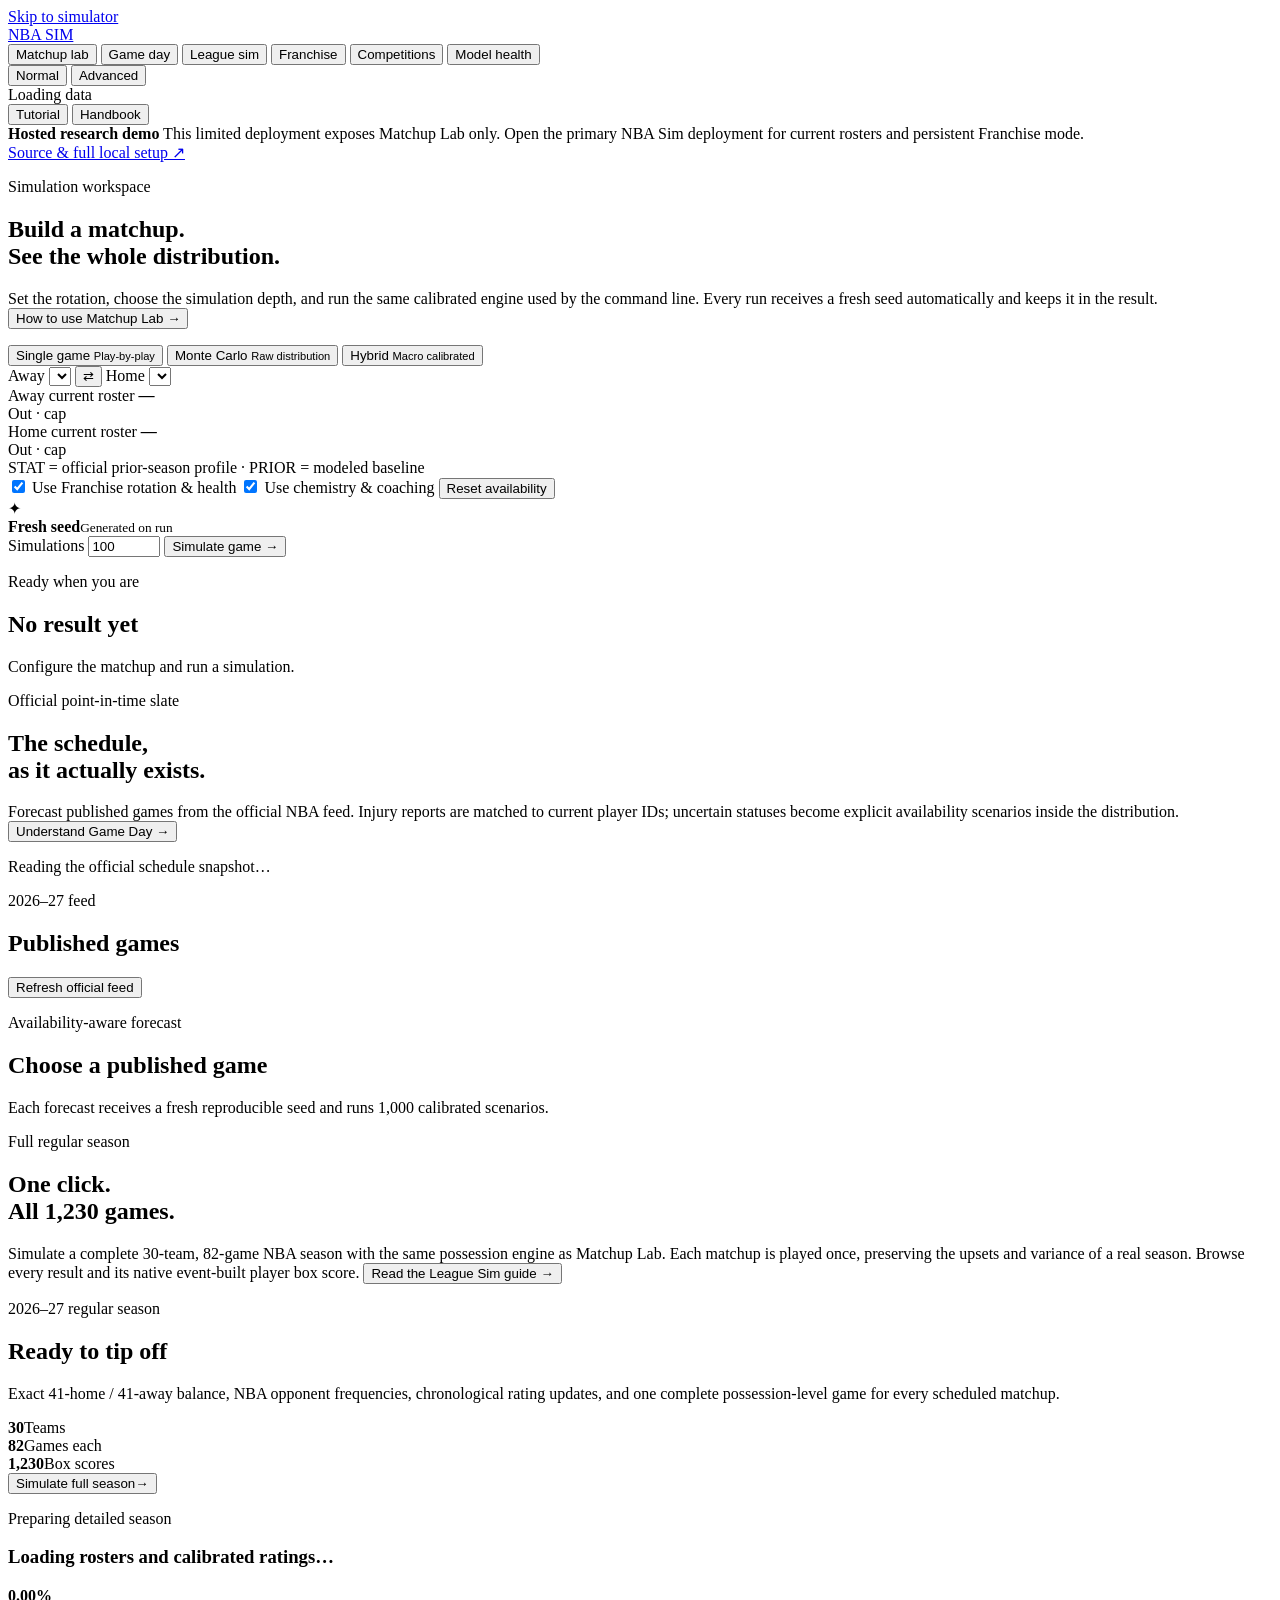
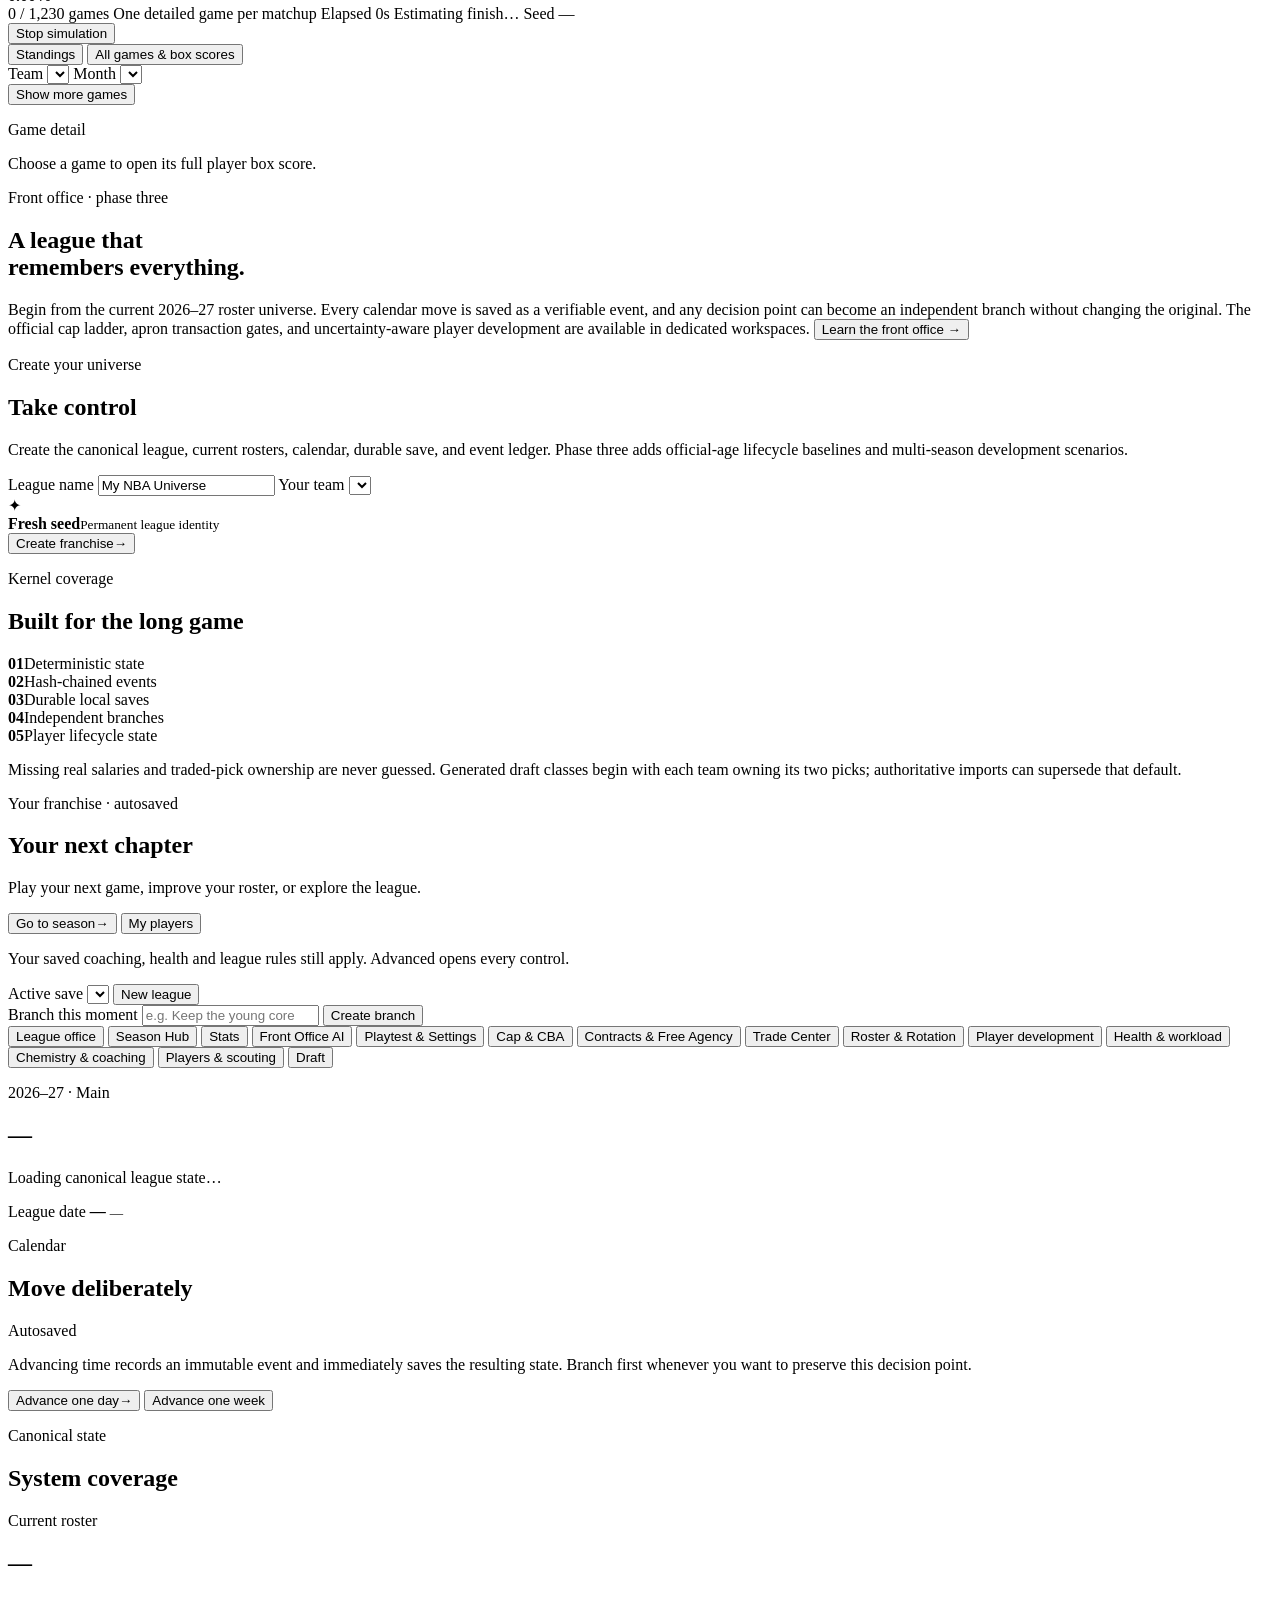
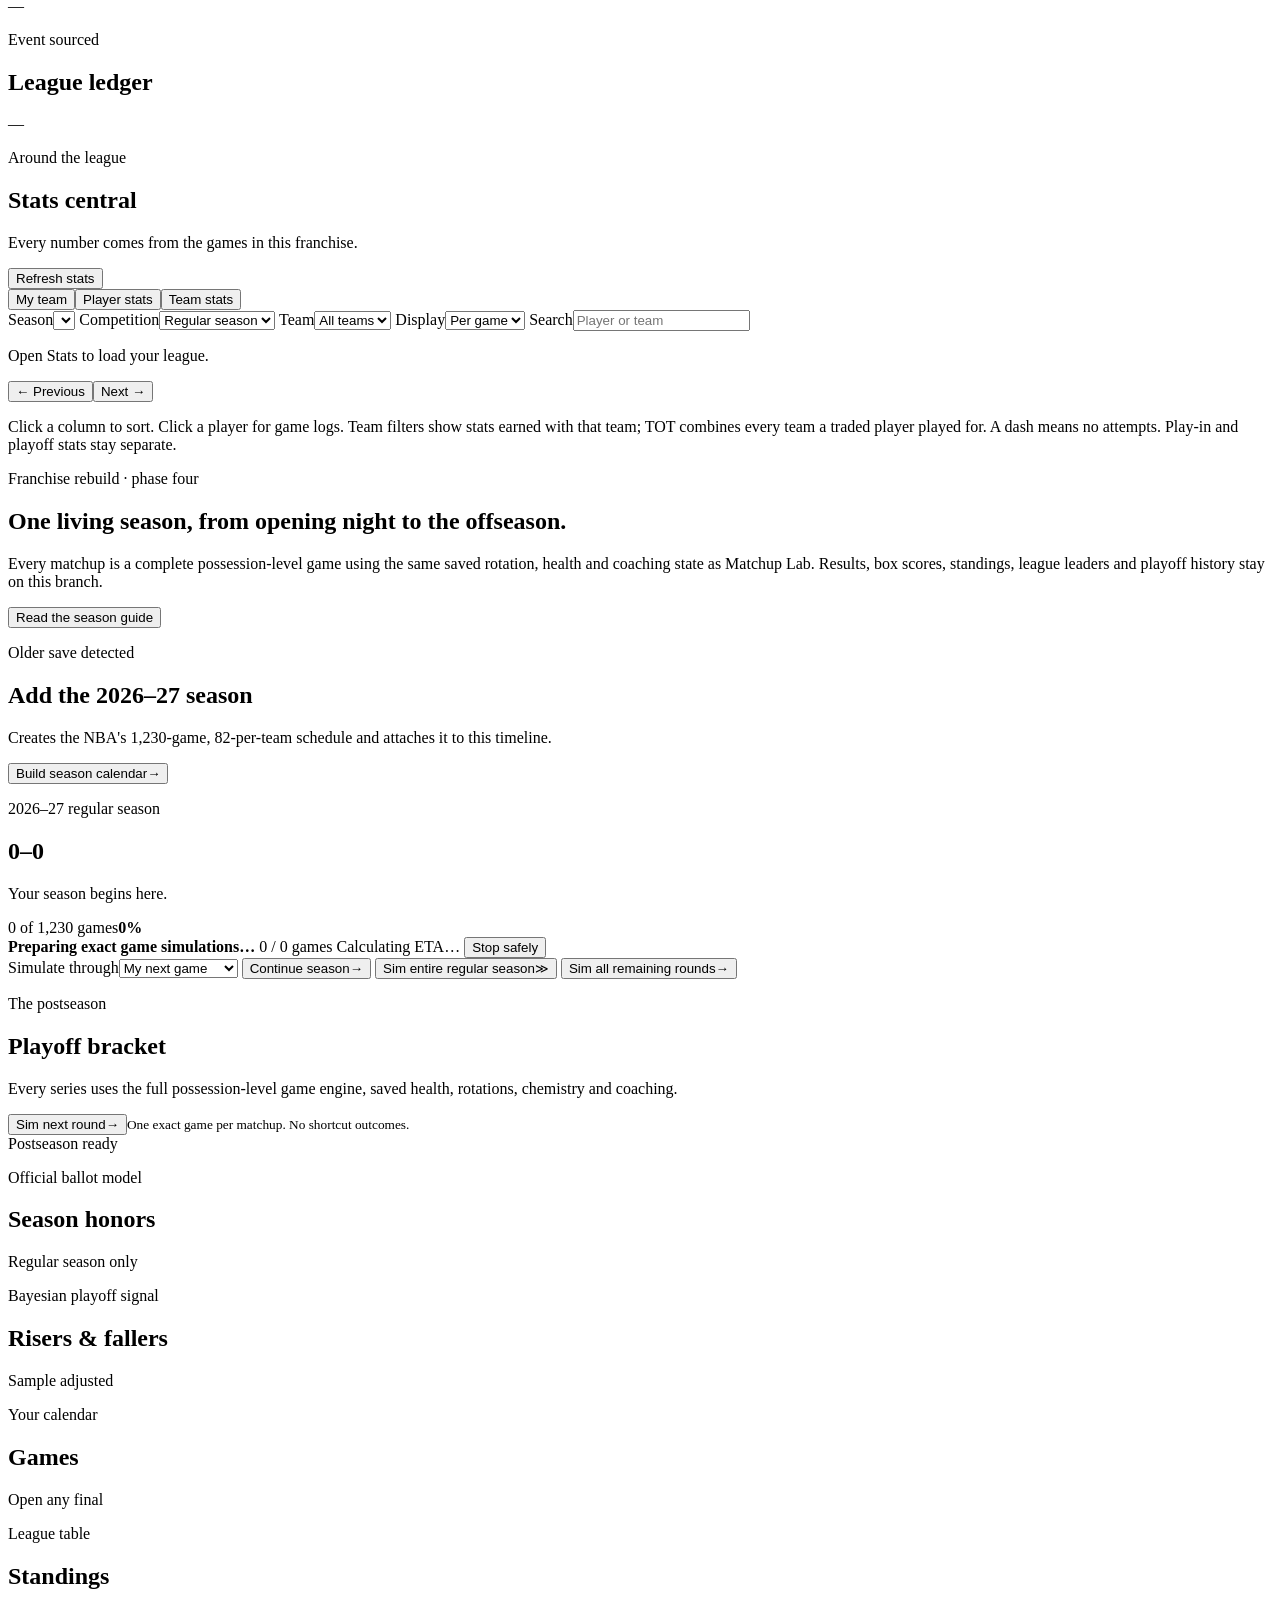
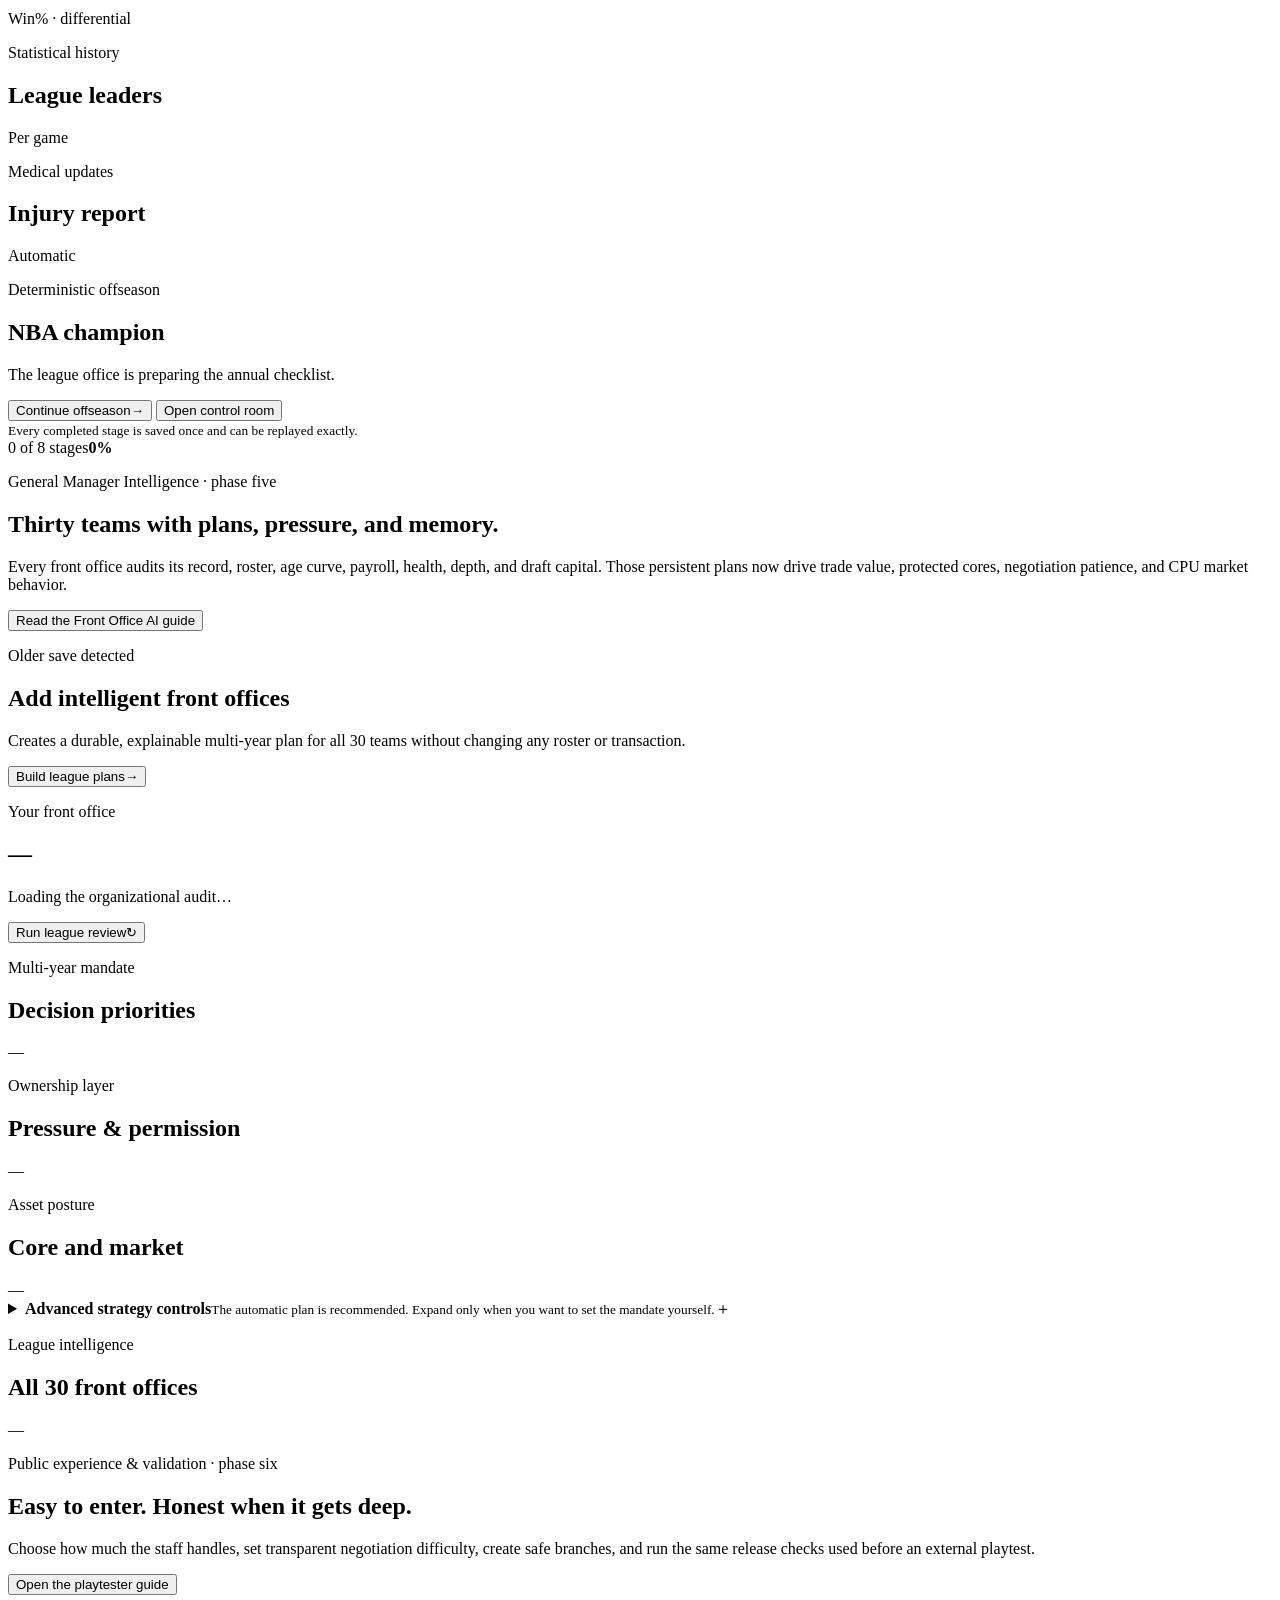
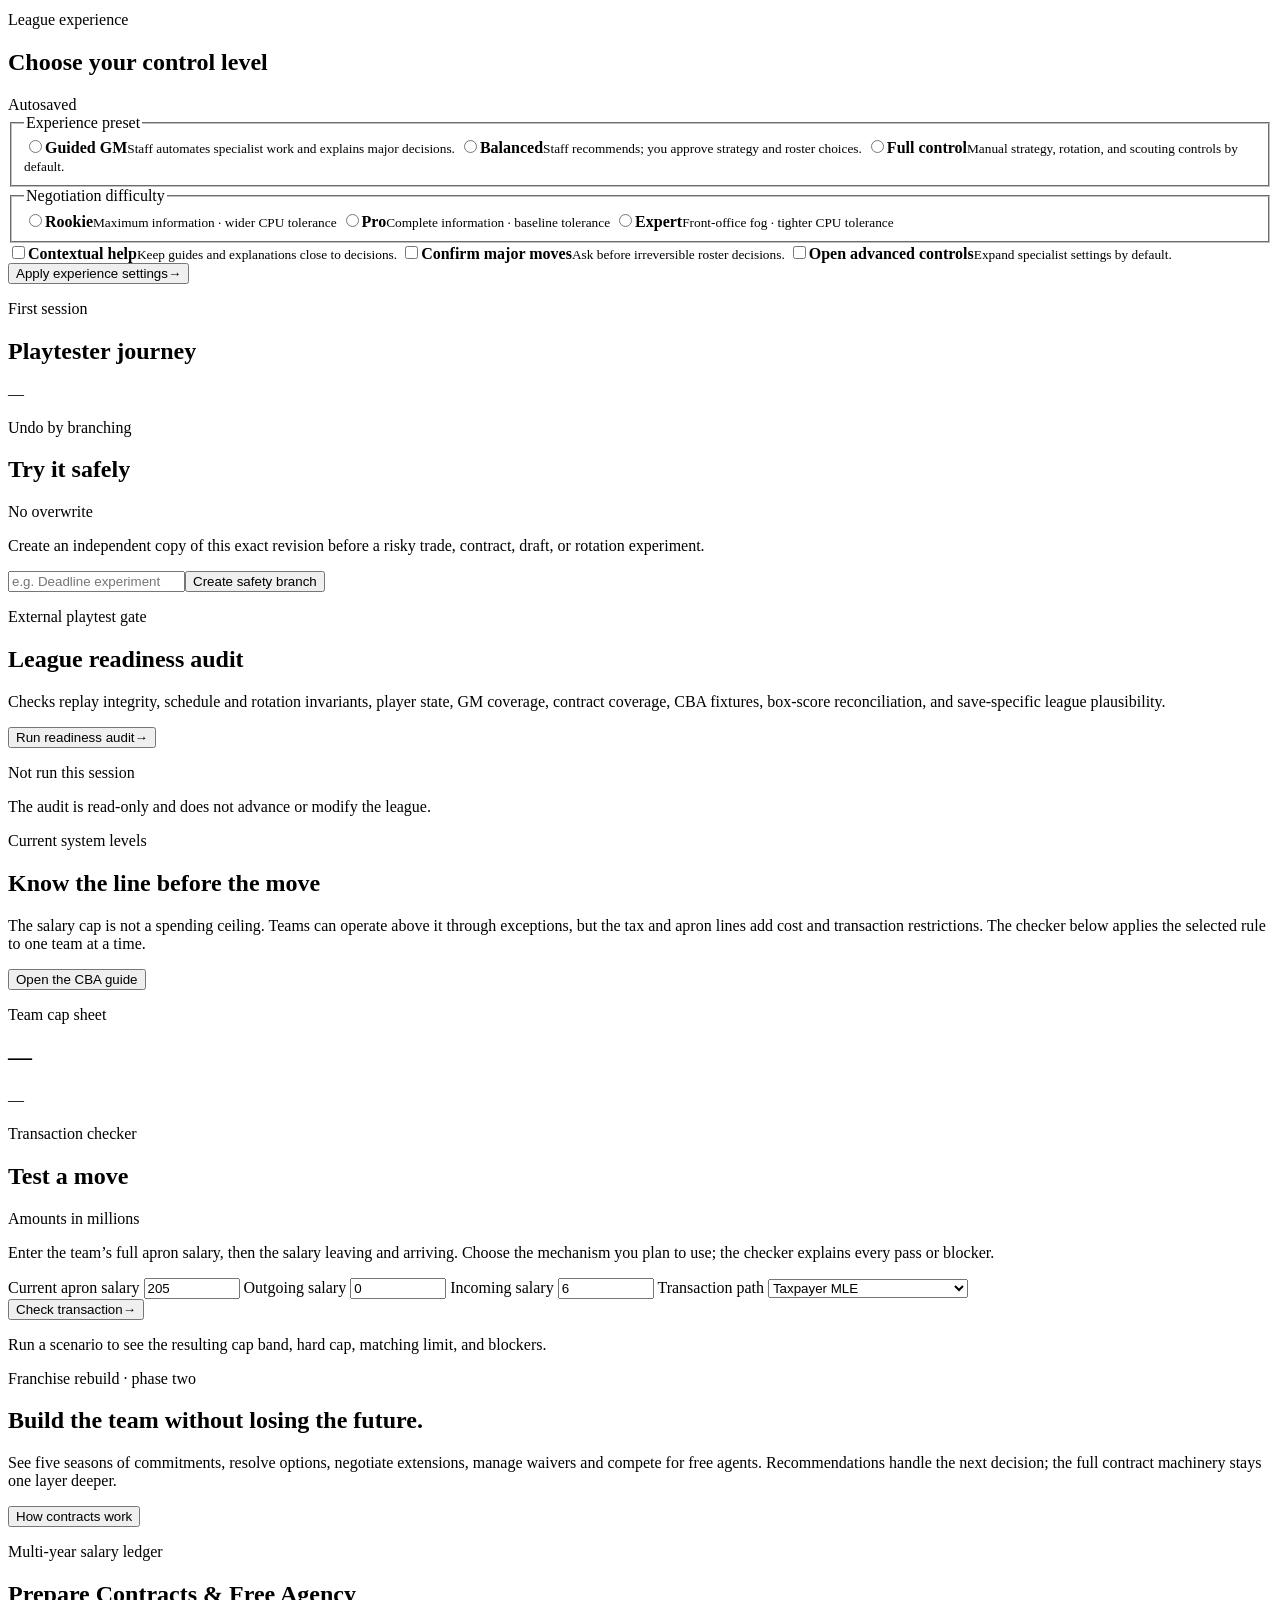
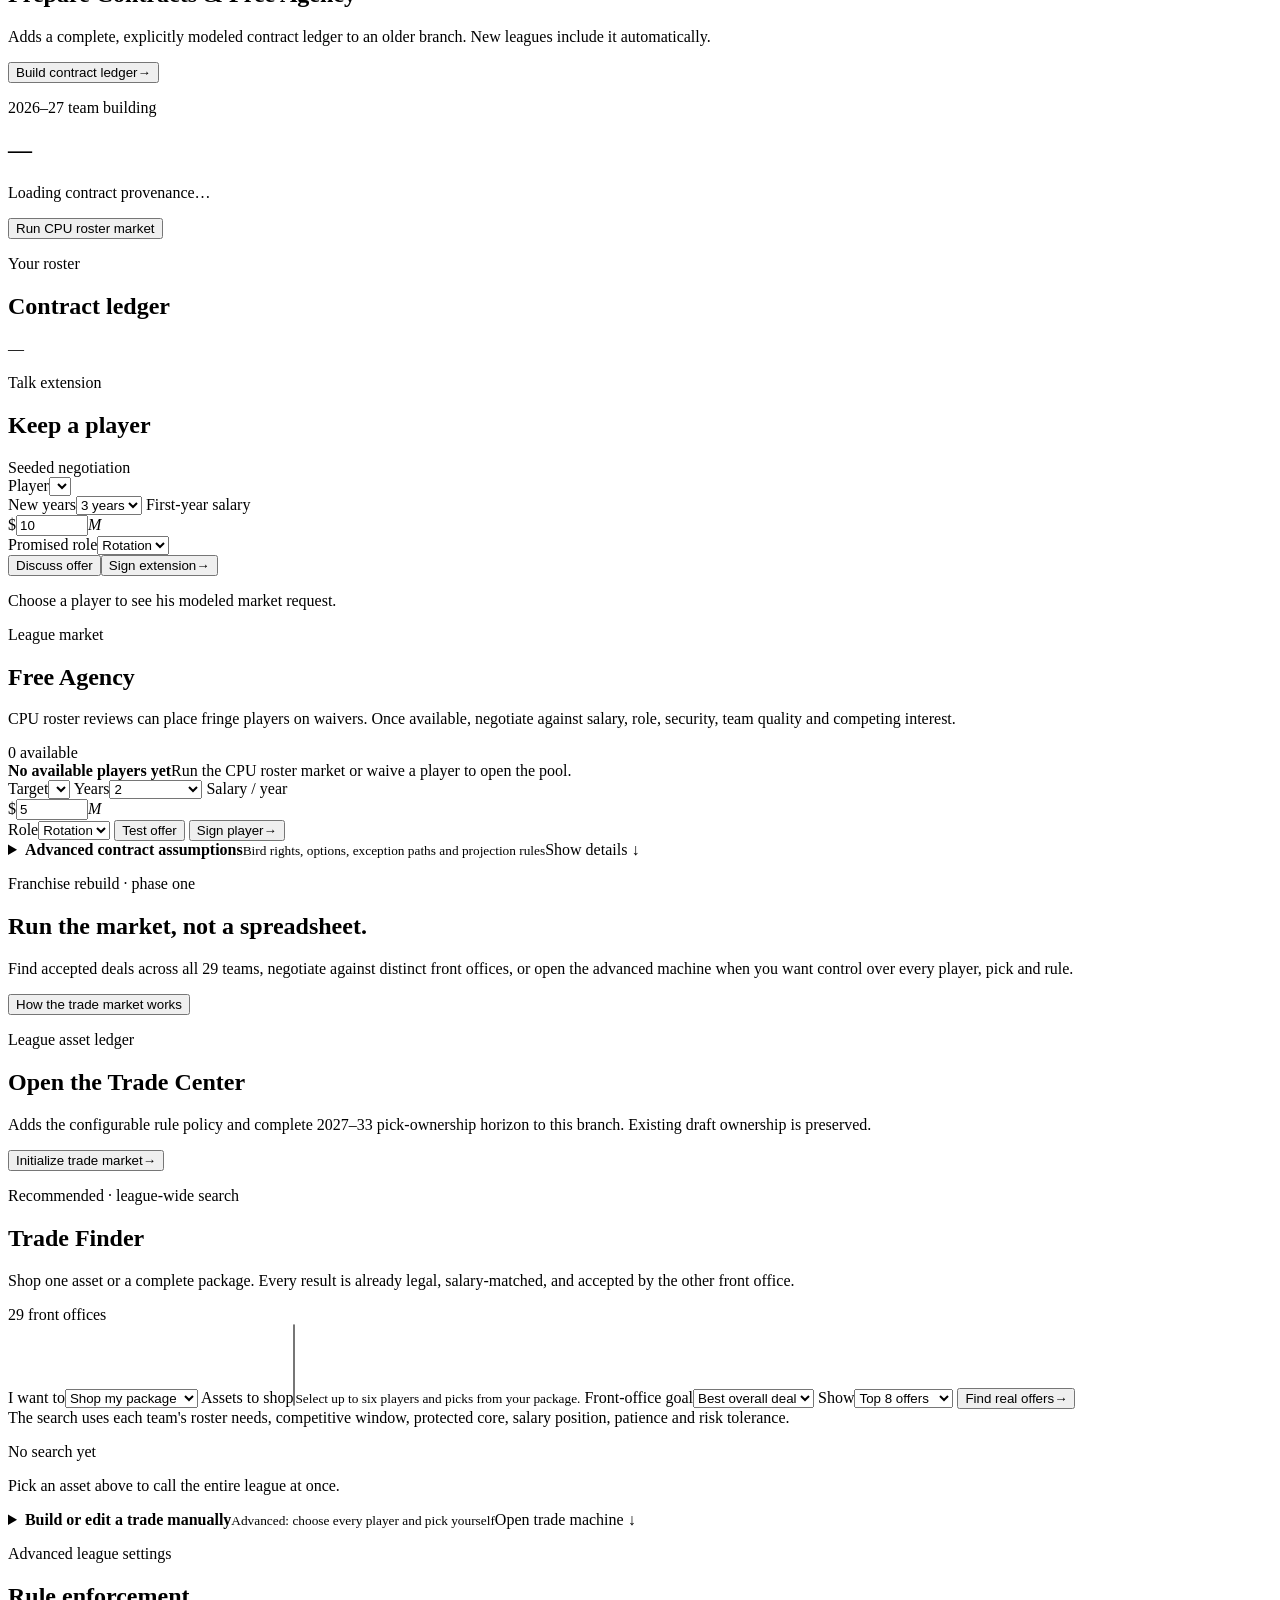
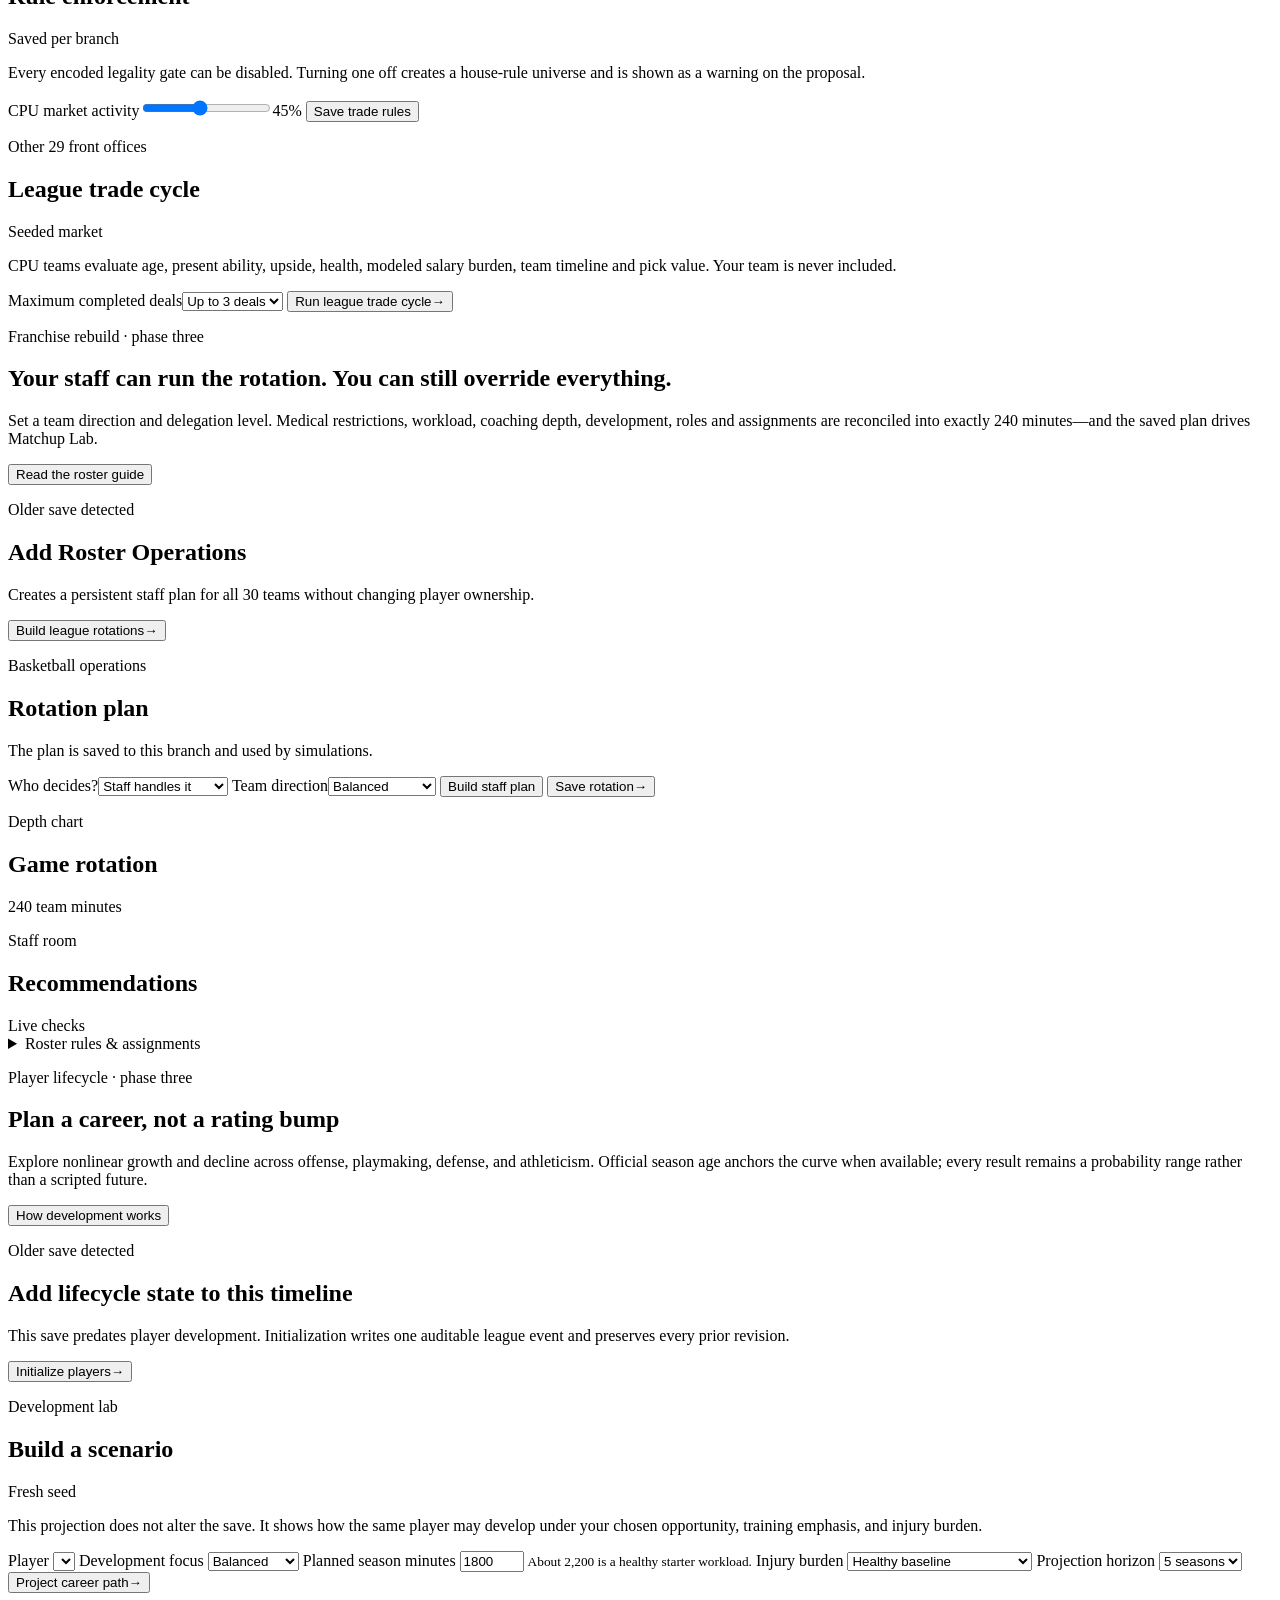
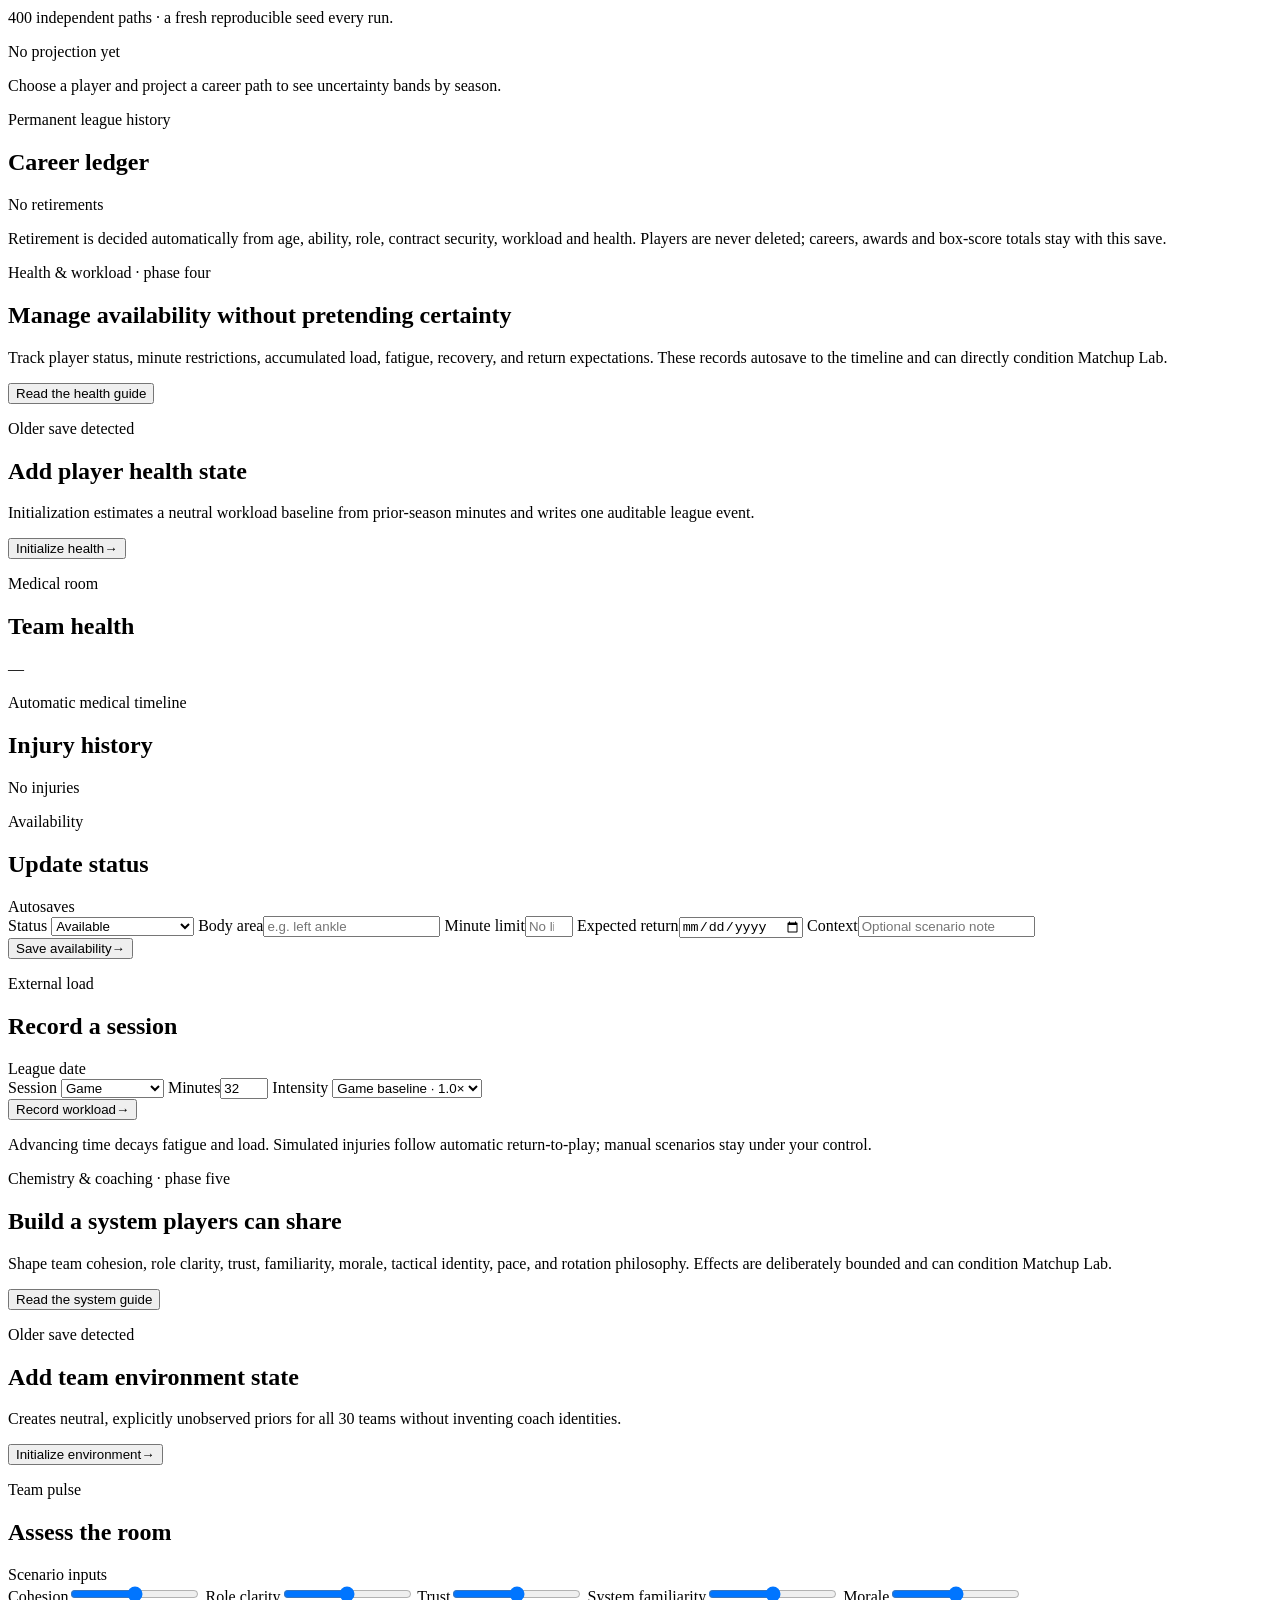
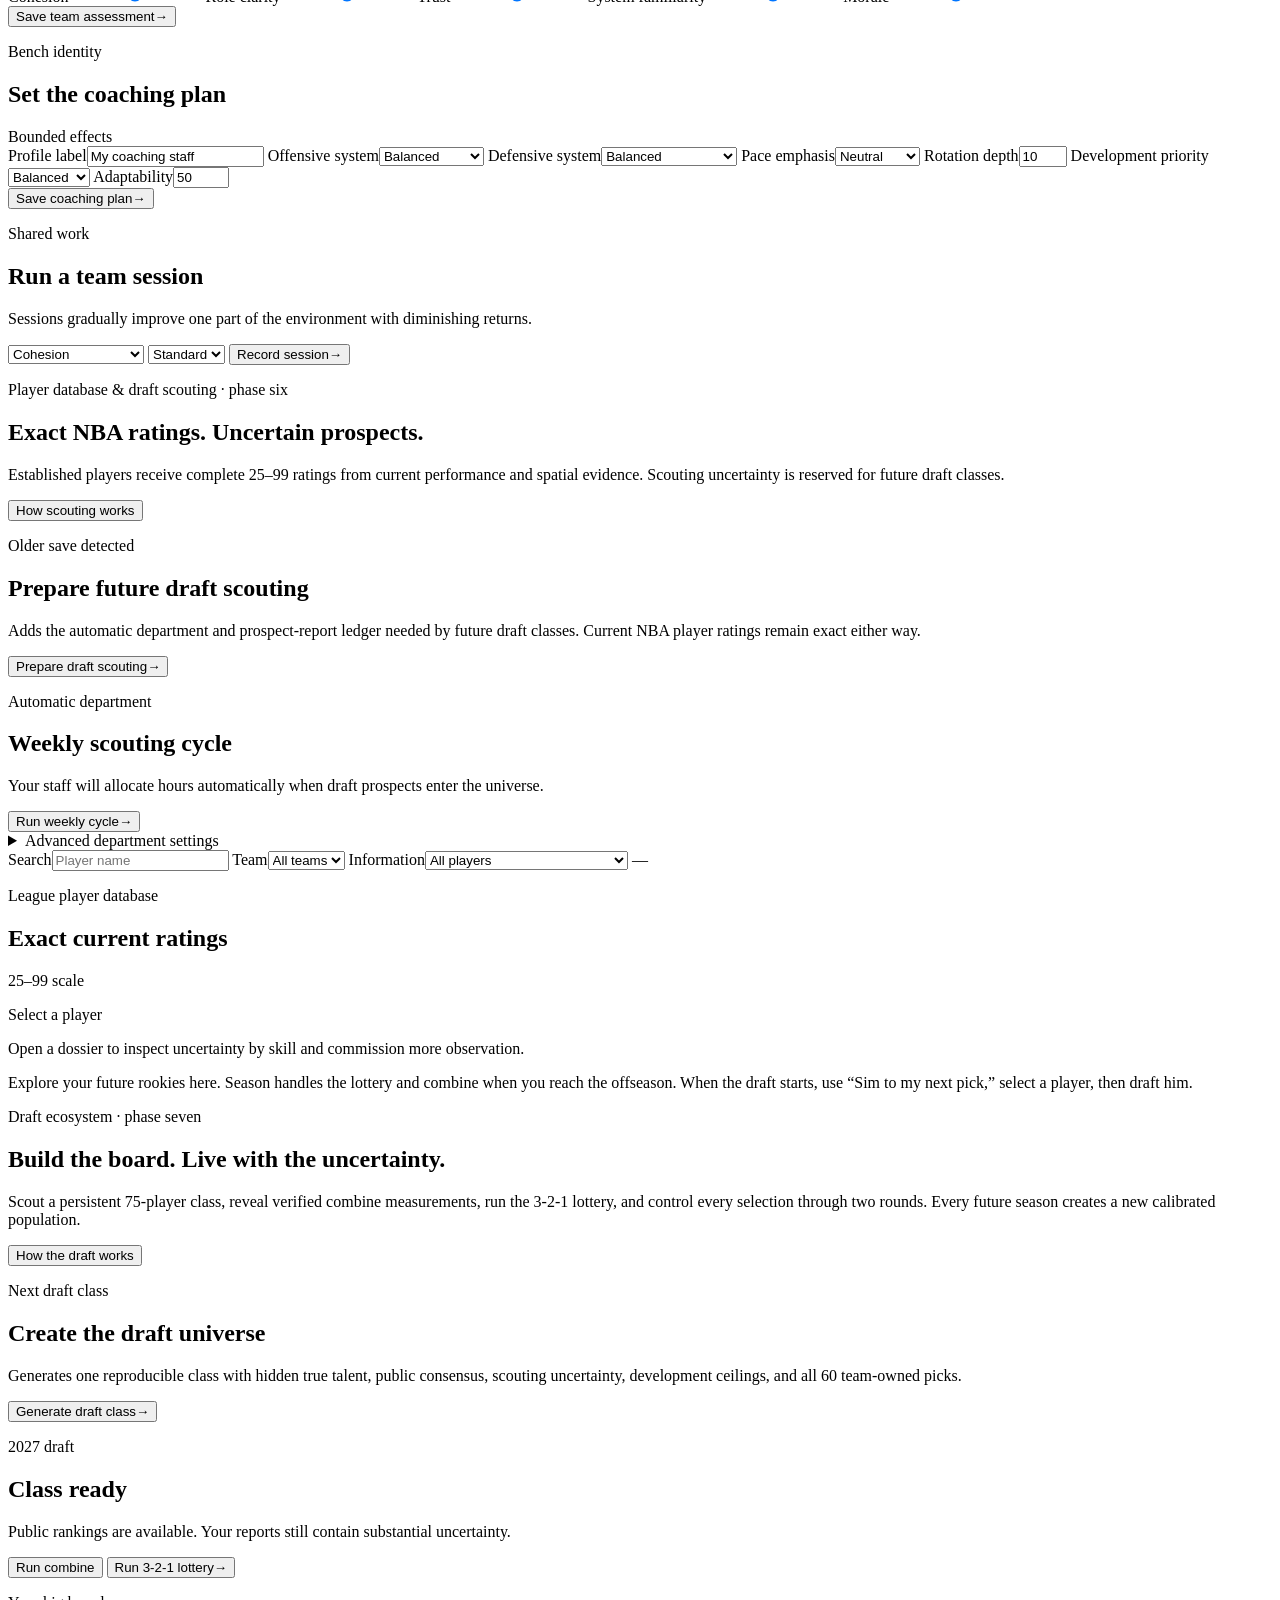
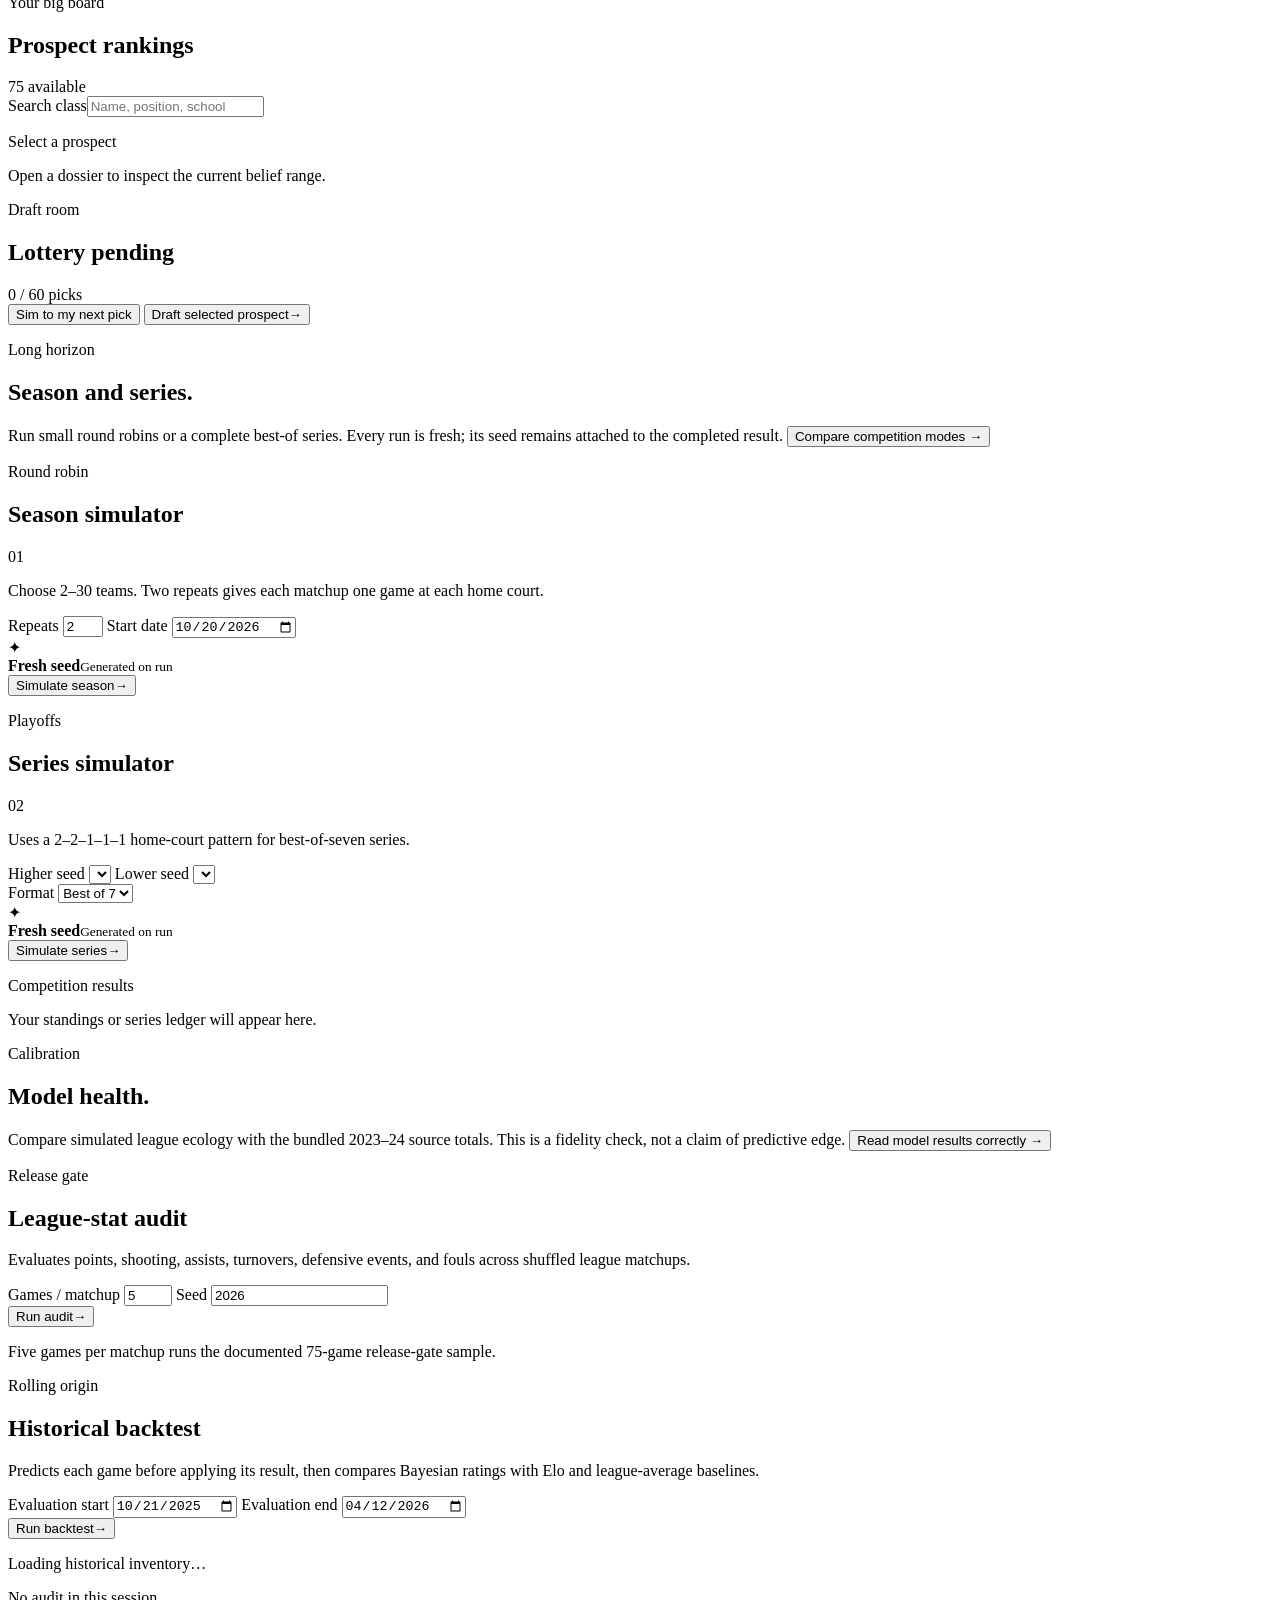
==== commit 51fa2270: "Launch complete cloud franchise experience" ====
--- a/src/nba_sim/web_assets/index.html
+++ b/src/nba_sim/web_assets/index.html
@@ -49,8 +49,8 @@
         <div>
           <strong>Hosted research demo</strong>
           <span>
-            Matchup Lab runs on deterministic fictional profiles. Public runs
-            are capped at 25 trials; the complete persistent franchise game is available locally.
+            This limited deployment exposes Matchup Lab only. Open the primary
+            NBA Sim deployment for current rosters and persistent Franchise mode.
           </span>
         </div>
         <a href="https://github.com/oorjitsethi/nba-sim" target="_blank" rel="noreferrer">
